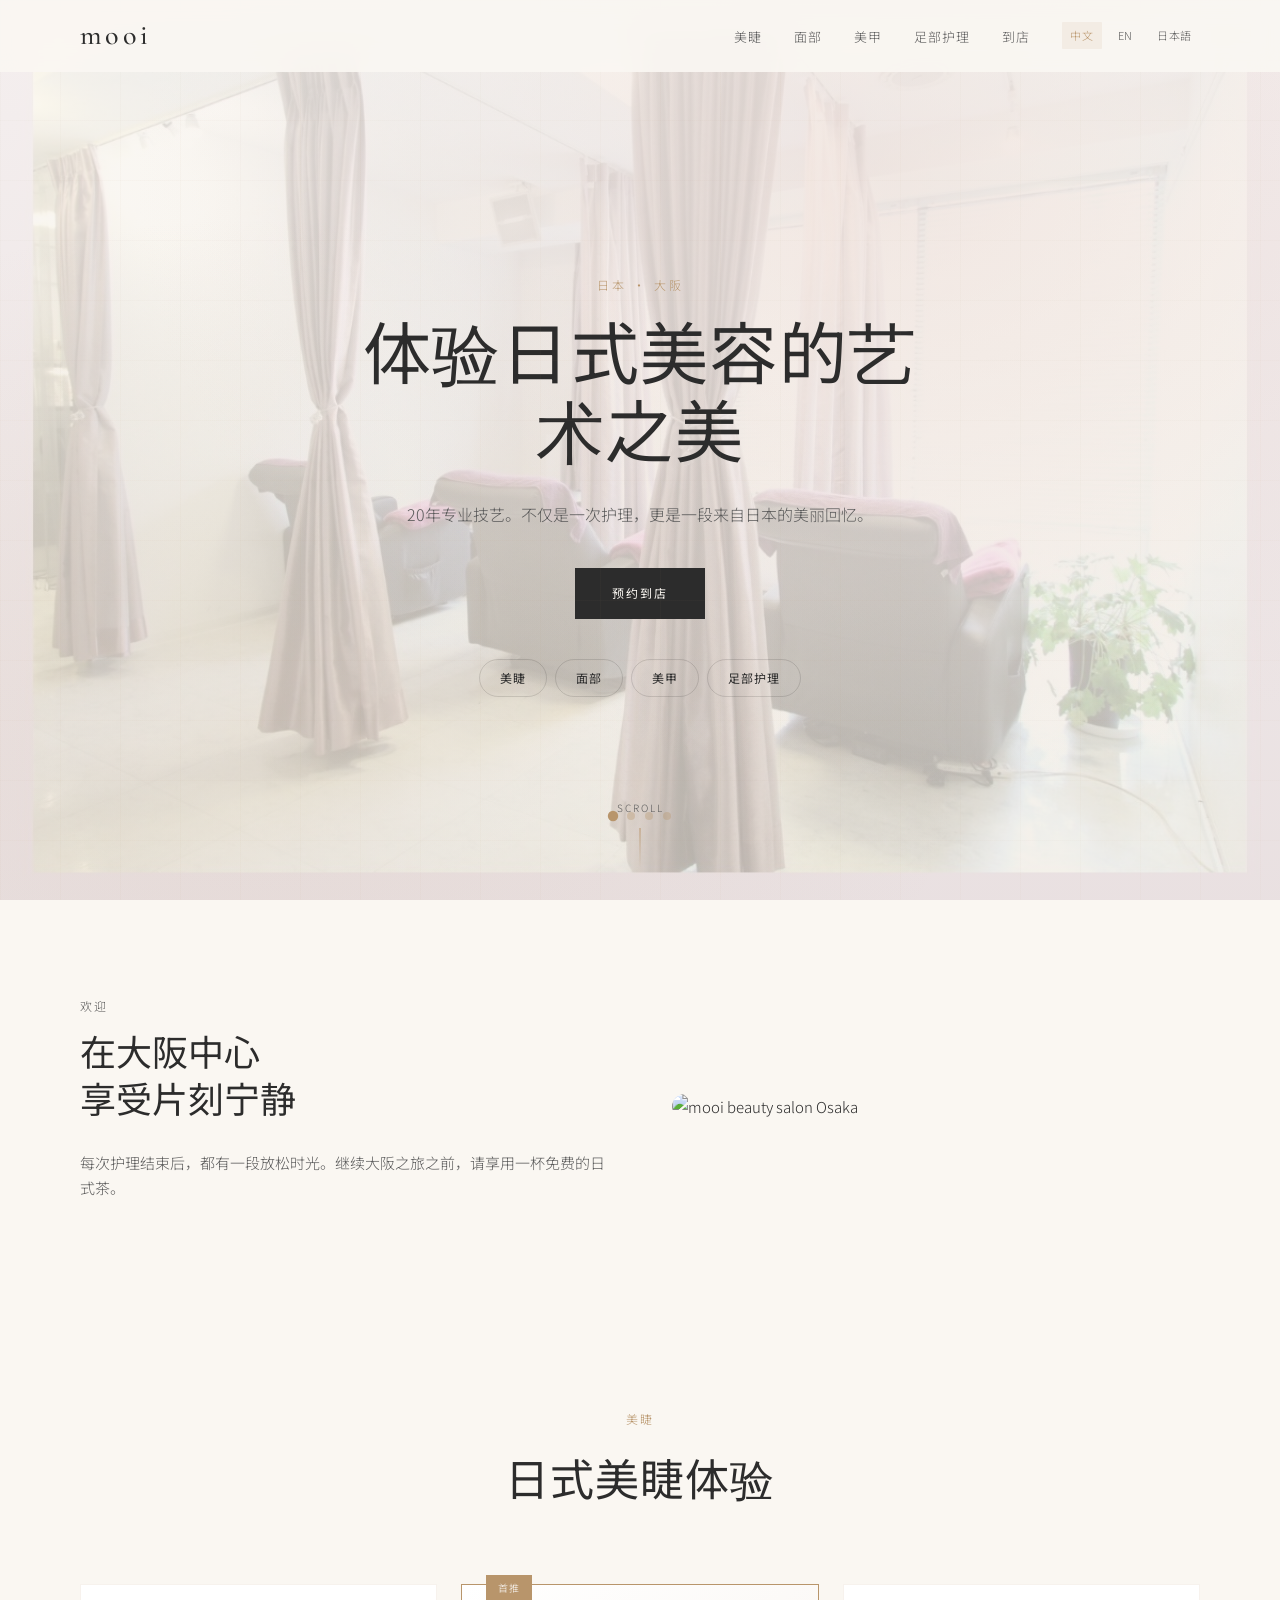
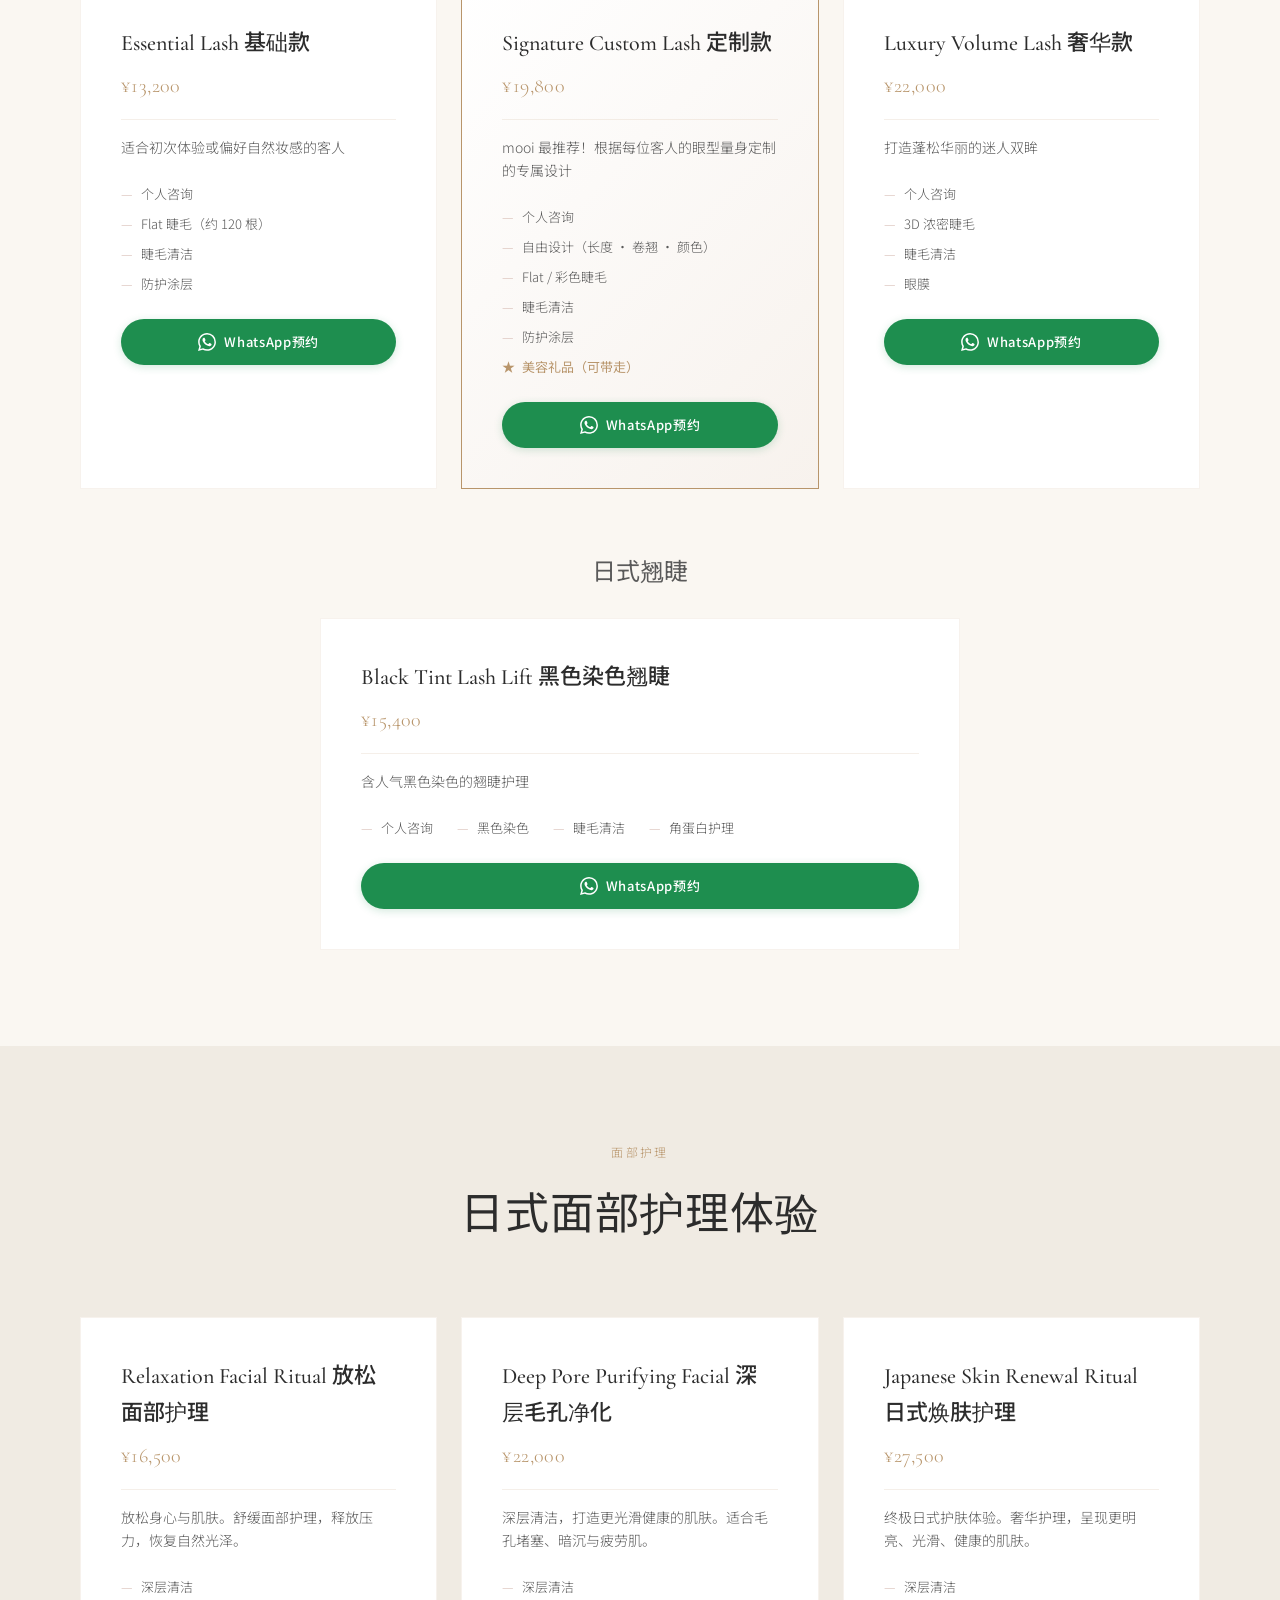
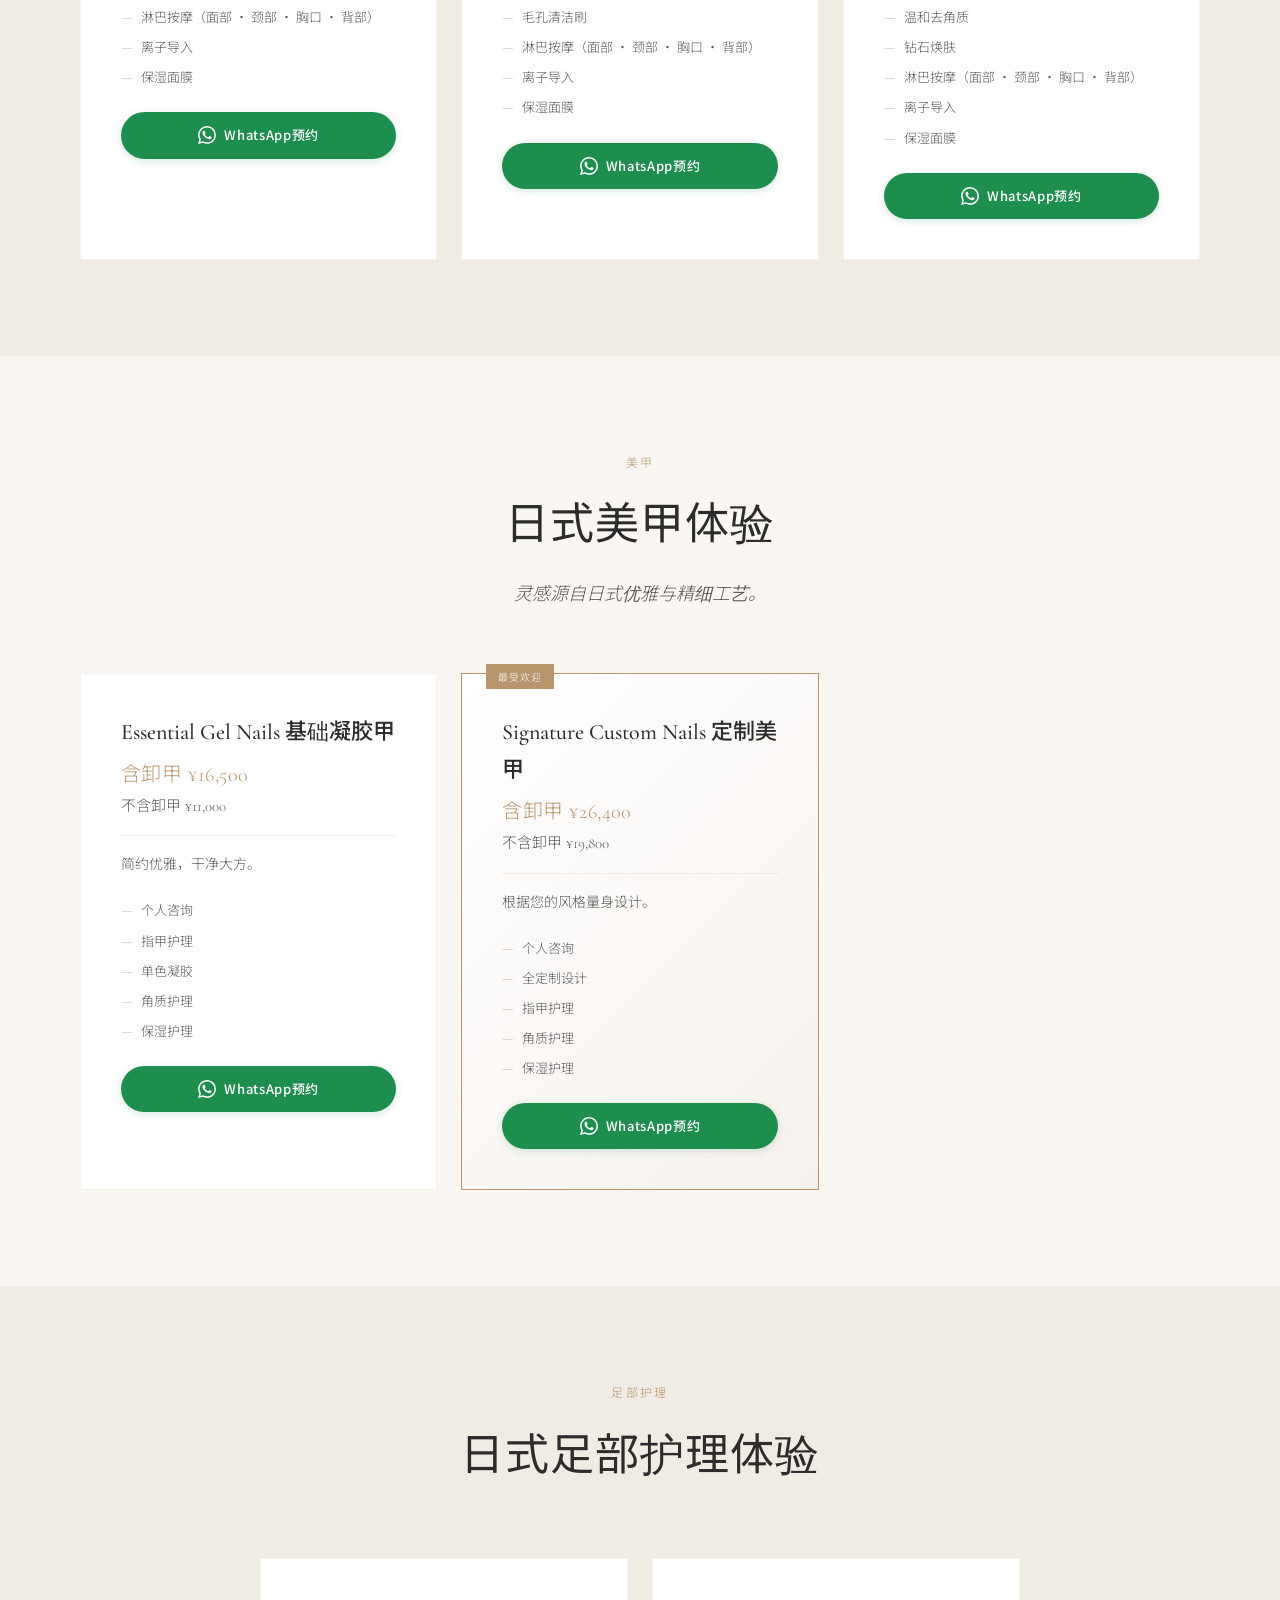
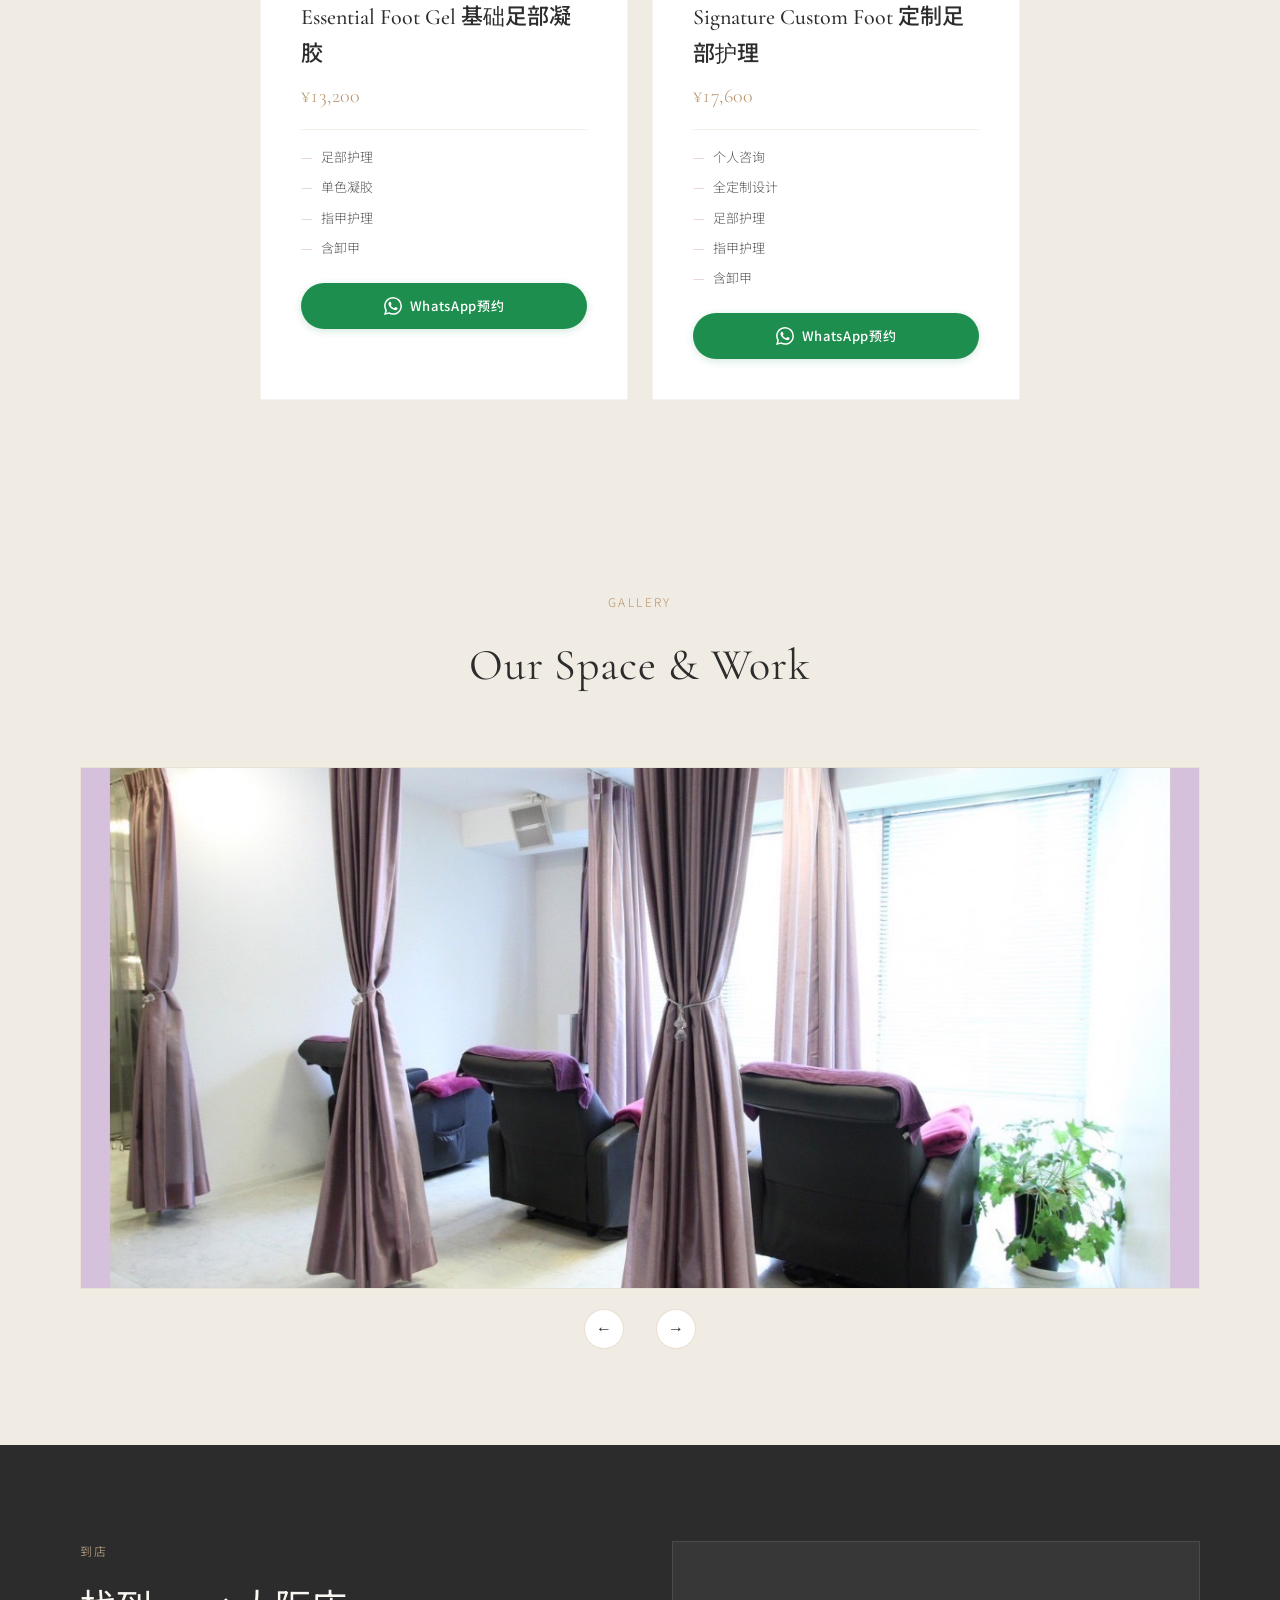
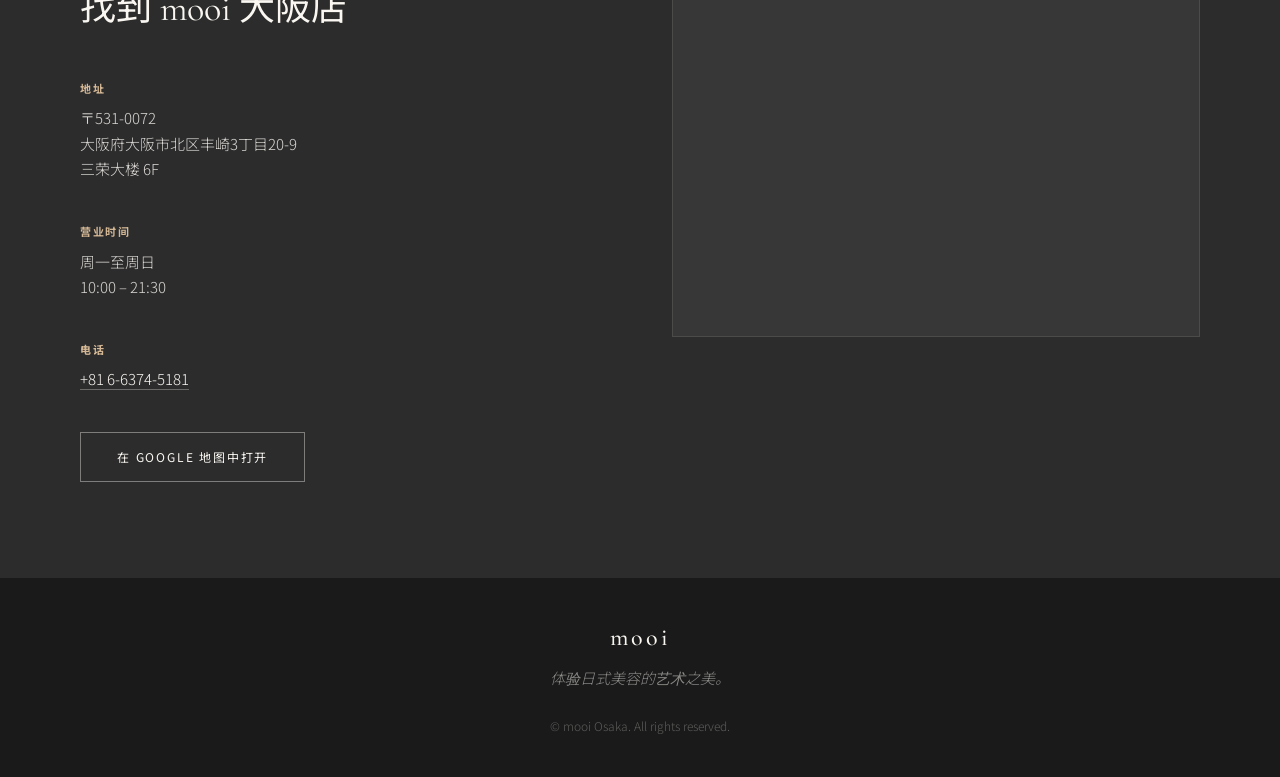
==== cn/index.html @ 9af2021a "Redesign navigation: hamburger top-right, lang switch in dropdown, remove WhatsApp float, add hero q" ====
<!DOCTYPE html>
<html lang="zh-CN">
<head>
  <meta charset="UTF-8">
  <meta name="viewport" content="width=device-width, initial-scale=1.0">
  <meta name="description" content="mooi — 大阪日式美容沙龙。美睫、面部护理、美甲、足部护理。20年专业经验。">
  <title>mooi | 大阪日式美容体验</title>
  <link rel="preconnect" href="https://fonts.googleapis.com">
  <link rel="preconnect" href="https://fonts.gstatic.com" crossorigin>
  <link href="https://fonts.googleapis.com/css2?family=Cormorant+Garamond:ital,wght@0,400;0,500;0,600;1,400&family=Noto+Sans+JP:wght@300;400;500&family=Noto+Sans+SC:wght@300;400;500&display=swap" rel="stylesheet">
  <link rel="stylesheet" href="../styles.css">
</head>
<body>
  <header class="header" id="header">
    <nav class="nav container">
      <a href="../index.html" class="logo">mooi</a>
      <button class="nav-toggle" aria-label="打开菜单" aria-expanded="false">
        <span></span>
        <span></span>
      </button>
      <div class="nav-menu">
        <ul class="nav-links">
          <li><a href="#lash">美睫</a></li>
          <li><a href="#facial">面部</a></li>
          <li><a href="#nail">美甲</a></li>
          <li><a href="#foot">足部护理</a></li>
          <li><a href="#visit">到店</a></li>
        </ul>
        <div class="lang-switch">
          <a href="../cn/" class="active">中文</a>
          <a href="../en/">EN</a>
          <a href="../jp/">日本語</a>
        </div>
      </div>
    </nav>
  </header>

  <main>
    <section class="hero">
      <div class="hero-carousel" id="heroCarousel">
        <div class="hero-slide active" style="background-image: url(../assets/images/interior-salon-01.jpg);"></div>
        <div class="hero-slide" style="background-image: url(../assets/images/interior-salon-02.jpg);"></div>
        <div class="hero-slide" style="background-image: url(../assets/images/service-01.jpg);"></div>
        <div class="hero-slide" style="background-image: url(../assets/images/service-03.jpg);"></div>
      </div>
      <div class="hero-grid-overlay"></div>
      <div class="hero-content container">
        <p class="hero-tag">日本 · 大阪</p>
        <h1>体验日式美容的艺术之美</h1>
        <p class="hero-sub">20年专业技艺。不仅是一次护理，更是一段来自日本的美丽回忆。</p>
        <a href="#lash" class="btn btn-primary">预约到店</a>
        <div class="hero-quick-nav">
          <a href="#lash" class="hero-nav-pill">美睫</a>
          <a href="#facial" class="hero-nav-pill">面部</a>
          <a href="#nail" class="hero-nav-pill">美甲</a>
          <a href="#foot" class="hero-nav-pill">足部护理</a>
        </div>
      </div>
      <div class="hero-dots" id="heroDots">
        <button class="hero-dot active" data-index="0" aria-label="Slide 1"></button>
        <button class="hero-dot" data-index="1" aria-label="Slide 2"></button>
        <button class="hero-dot" data-index="2" aria-label="Slide 3"></button>
        <button class="hero-dot" data-index="3" aria-label="Slide 4"></button>
      </div>
      <div class="hero-scroll">
        <span>Scroll</span>
        <div class="scroll-line"></div>
      </div>
    </section>

    <section class="intro section">
      <div class="container intro-grid">
        <div class="intro-text">
          <p class="section-label">欢迎</p>
          <h2>在大阪中心<br>享受片刻宁静</h2>
          <p>每次护理结束后，都有一段放松时光。继续大阪之旅之前，请享用一杯免费的日式茶。</p>
        </div>
        <div class="intro-features">
          <div class="intro-promo-image">
            <img src="../assets/images/promo.jpg" alt="mooi beauty salon Osaka" loading="lazy">
          </div>
        </div>
      </div>
    </section>

    <section class="services section" id="lash">
      <div class="container">
        <header class="section-header">
          <p class="section-label">美睫</p>
          <h2>日式美睫体验</h2>
        </header>
        <div class="service-grid">
          <article class="service-card">
            <div class="service-card-header">
              <h3>Essential Lash 基础款</h3>
              <p class="price">¥13,200</p>
            </div>
            <p class="service-desc">适合初次体验或偏好自然妆感的客人</p>
            <ul class="includes">
              <li>个人咨询</li>
              <li>Flat 睫毛（约 120 根）</li>
              <li>睫毛清洁</li>
              <li>防护涂层</li>
            </ul>
            <a href="../booking.html?service=Essential%20Lash" class="btn-booking">
              <svg viewBox="0 0 24 24" width="18" height="18"><path d="M17.472 14.382c-.297-.149-1.758-.867-2.03-.967-.273-.099-.471-.148-.67.15-.197.297-.767.966-.94 1.164-.173.199-.347.223-.644.075-.297-.15-1.255-.463-2.39-1.475-.884-.788-1.48-1.761-1.653-2.059-.173-.297-.018-.458.13-.606.134-.133.298-.347.446-.52.149-.174.198-.298.298-.497.099-.198.05-.371-.025-.52-.075-.149-.669-1.612-.916-2.207-.242-.579-.487-.5-.669-.51-.173-.008-.371-.01-.57-.01-.198 0-.52.074-.792.372-.272.297-1.04 1.016-1.04 2.479 0 1.462 1.065 2.875 1.213 3.074.149.198 2.096 3.2 5.077 4.487.709.306 1.262.489 1.694.625.712.227 1.36.195 1.871.118.571-.085 1.758-.719 2.006-1.413.248-.694.248-1.289.173-1.413-.074-.124-.272-.198-.57-.347m-5.421 7.403h-.004a9.87 9.87 0 01-5.031-1.378l-.361-.214-3.741.982.998-3.648-.235-.374a9.86 9.86 0 01-1.51-5.26c.001-5.45 4.436-9.884 9.888-9.884 2.64 0 5.122 1.03 6.988 2.898a9.825 9.825 0 012.893 6.994c-.003 5.45-4.437 9.884-9.885 9.884m8.413-18.297A11.815 11.815 0 0012.05 0C5.495 0 .16 5.335.157 11.892c0 2.096.547 4.142 1.588 5.945L.057 24l6.305-1.654a11.882 11.882 0 005.683 1.448h.005c6.554 0 11.89-5.335 11.893-11.893a11.821 11.821 0 00-3.48-8.413Z" fill="currentColor"/></svg>
              WhatsApp预约
            </a>
          </article>
          <article class="service-card featured">
            <span class="badge">首推</span>
            <div class="service-card-header">
              <h3>Signature Custom Lash 定制款</h3>
              <p class="price">¥19,800</p>
            </div>
            <p class="service-desc">mooi 最推荐！根据每位客人的眼型量身定制的专属设计</p>
            <ul class="includes">
              <li>个人咨询</li>
              <li>自由设计（长度 · 卷翘 · 颜色）</li>
              <li>Flat / 彩色睫毛</li>
              <li>睫毛清洁</li>
              <li>防护涂层</li>
              <li class="gift">美容礼品（可带走）</li>
            </ul>
            <a href="../booking.html?service=Signature%20Custom%20Lash" class="btn-booking">
              <svg viewBox="0 0 24 24" width="18" height="18"><path d="M17.472 14.382c-.297-.149-1.758-.867-2.03-.967-.273-.099-.471-.148-.67.15-.197.297-.767.966-.94 1.164-.173.199-.347.223-.644.075-.297-.15-1.255-.463-2.39-1.475-.884-.788-1.48-1.761-1.653-2.059-.173-.297-.018-.458.13-.606.134-.133.298-.347.446-.52.149-.174.198-.298.298-.497.099-.198.05-.371-.025-.52-.075-.149-.669-1.612-.916-2.207-.242-.579-.487-.5-.669-.51-.173-.008-.371-.01-.57-.01-.198 0-.52.074-.792.372-.272.297-1.04 1.016-1.04 2.479 0 1.462 1.065 2.875 1.213 3.074.149.198 2.096 3.2 5.077 4.487.709.306 1.262.489 1.694.625.712.227 1.36.195 1.871.118.571-.085 1.758-.719 2.006-1.413.248-.694.248-1.289.173-1.413-.074-.124-.272-.198-.57-.347m-5.421 7.403h-.004a9.87 9.87 0 01-5.031-1.378l-.361-.214-3.741.982.998-3.648-.235-.374a9.86 9.86 0 01-1.51-5.26c.001-5.45 4.436-9.884 9.888-9.884 2.64 0 5.122 1.03 6.988 2.898a9.825 9.825 0 012.893 6.994c-.003 5.45-4.437 9.884-9.885 9.884m8.413-18.297A11.815 11.815 0 0012.05 0C5.495 0 .16 5.335.157 11.892c0 2.096.547 4.142 1.588 5.945L.057 24l6.305-1.654a11.882 11.882 0 005.683 1.448h.005c6.554 0 11.89-5.335 11.893-11.893a11.821 11.821 0 00-3.48-8.413Z" fill="currentColor"/></svg>
              WhatsApp预约
            </a>
          </article>
          <article class="service-card">
            <div class="service-card-header">
              <h3>Luxury Volume Lash 奢华款</h3>
              <p class="price">¥22,000</p>
            </div>
            <p class="service-desc">打造蓬松华丽的迷人双眸</p>
            <ul class="includes">
              <li>个人咨询</li>
              <li>3D 浓密睫毛</li>
              <li>睫毛清洁</li>
              <li>眼膜</li>
            </ul>
            <a href="../booking.html?service=Luxury%20Volume%20Lash" class="btn-booking">
              <svg viewBox="0 0 24 24" width="18" height="18"><path d="M17.472 14.382c-.297-.149-1.758-.867-2.03-.967-.273-.099-.471-.148-.67.15-.197.297-.767.966-.94 1.164-.173.199-.347.223-.644.075-.297-.15-1.255-.463-2.39-1.475-.884-.788-1.48-1.761-1.653-2.059-.173-.297-.018-.458.13-.606.134-.133.298-.347.446-.52.149-.174.198-.298.298-.497.099-.198.05-.371-.025-.52-.075-.149-.669-1.612-.916-2.207-.242-.579-.487-.5-.669-.51-.173-.008-.371-.01-.57-.01-.198 0-.52.074-.792.372-.272.297-1.04 1.016-1.04 2.479 0 1.462 1.065 2.875 1.213 3.074.149.198 2.096 3.2 5.077 4.487.709.306 1.262.489 1.694.625.712.227 1.36.195 1.871.118.571-.085 1.758-.719 2.006-1.413.248-.694.248-1.289.173-1.413-.074-.124-.272-.198-.57-.347m-5.421 7.403h-.004a9.87 9.87 0 01-5.031-1.378l-.361-.214-3.741.982.998-3.648-.235-.374a9.86 9.86 0 01-1.51-5.26c.001-5.45 4.436-9.884 9.888-9.884 2.64 0 5.122 1.03 6.988 2.898a9.825 9.825 0 012.893 6.994c-.003 5.45-4.437 9.884-9.885 9.884m8.413-18.297A11.815 11.815 0 0012.05 0C5.495 0 .16 5.335.157 11.892c0 2.096.547 4.142 1.588 5.945L.057 24l6.305-1.654a11.882 11.882 0 005.683 1.448h.005c6.554 0 11.89-5.335 11.893-11.893a11.821 11.821 0 00-3.48-8.413Z" fill="currentColor"/></svg>
              WhatsApp预约
            </a>
          </article>
        </div>
        <div class="subsection">
          <h3 class="subsection-title">日式翘睫</h3>
          <article class="service-card service-card-wide">
            <div class="service-card-header">
              <h3>Black Tint Lash Lift 黑色染色翘睫</h3>
              <p class="price">¥15,400</p>
            </div>
            <p class="service-desc">含人气黑色染色的翘睫护理</p>
            <ul class="includes includes-inline">
              <li>个人咨询</li>
              <li>黑色染色</li>
              <li>睫毛清洁</li>
              <li>角蛋白护理</li>
            </ul>
            <a href="../booking.html?service=Black%20Tint%20Lash%20Lift" class="btn-booking">
              <svg viewBox="0 0 24 24" width="18" height="18"><path d="M17.472 14.382c-.297-.149-1.758-.867-2.03-.967-.273-.099-.471-.148-.67.15-.197.297-.767.966-.94 1.164-.173.199-.347.223-.644.075-.297-.15-1.255-.463-2.39-1.475-.884-.788-1.48-1.761-1.653-2.059-.173-.297-.018-.458.13-.606.134-.133.298-.347.446-.52.149-.174.198-.298.298-.497.099-.198.05-.371-.025-.52-.075-.149-.669-1.612-.916-2.207-.242-.579-.487-.5-.669-.51-.173-.008-.371-.01-.57-.01-.198 0-.52.074-.792.372-.272.297-1.04 1.016-1.04 2.479 0 1.462 1.065 2.875 1.213 3.074.149.198 2.096 3.2 5.077 4.487.709.306 1.262.489 1.694.625.712.227 1.36.195 1.871.118.571-.085 1.758-.719 2.006-1.413.248-.694.248-1.289.173-1.413-.074-.124-.272-.198-.57-.347m-5.421 7.403h-.004a9.87 9.87 0 01-5.031-1.378l-.361-.214-3.741.982.998-3.648-.235-.374a9.86 9.86 0 01-1.51-5.26c.001-5.45 4.436-9.884 9.888-9.884 2.64 0 5.122 1.03 6.988 2.898a9.825 9.825 0 012.893 6.994c-.003 5.45-4.437 9.884-9.885 9.884m8.413-18.297A11.815 11.815 0 0012.05 0C5.495 0 .16 5.335.157 11.892c0 2.096.547 4.142 1.588 5.945L.057 24l6.305-1.654a11.882 11.882 0 005.683 1.448h.005c6.554 0 11.89-5.335 11.893-11.893a11.821 11.821 0 00-3.48-8.413Z" fill="currentColor"/></svg>
              WhatsApp预约
            </a>
          </article>
        </div>
      </div>
    </section>

    <section class="services section section-alt" id="facial">
      <div class="container">
        <header class="section-header">
          <p class="section-label">面部护理</p>
          <h2>日式面部护理体验</h2>
        </header>
        <div class="service-grid">
          <article class="service-card">
            <div class="service-card-header">
              <h3>Relaxation Facial Ritual 放松面部护理</h3>
              <p class="price">¥16,500</p>
            </div>
            <p class="service-desc">放松身心与肌肤。舒缓面部护理，释放压力，恢复自然光泽。</p>
            <ul class="includes">
              <li>深层清洁</li>
              <li>淋巴按摩（面部 · 颈部 · 胸口 · 背部）</li>
              <li>离子导入</li>
              <li>保湿面膜</li>
            </ul>
            <a href="../booking.html?service=Relaxation%20Facial%20Ritual" class="btn-booking">
              <svg viewBox="0 0 24 24" width="18" height="18"><path d="M17.472 14.382c-.297-.149-1.758-.867-2.03-.967-.273-.099-.471-.148-.67.15-.197.297-.767.966-.94 1.164-.173.199-.347.223-.644.075-.297-.15-1.255-.463-2.39-1.475-.884-.788-1.48-1.761-1.653-2.059-.173-.297-.018-.458.13-.606.134-.133.298-.347.446-.52.149-.174.198-.298.298-.497.099-.198.05-.371-.025-.52-.075-.149-.669-1.612-.916-2.207-.242-.579-.487-.5-.669-.51-.173-.008-.371-.01-.57-.01-.198 0-.52.074-.792.372-.272.297-1.04 1.016-1.04 2.479 0 1.462 1.065 2.875 1.213 3.074.149.198 2.096 3.2 5.077 4.487.709.306 1.262.489 1.694.625.712.227 1.36.195 1.871.118.571-.085 1.758-.719 2.006-1.413.248-.694.248-1.289.173-1.413-.074-.124-.272-.198-.57-.347m-5.421 7.403h-.004a9.87 9.87 0 01-5.031-1.378l-.361-.214-3.741.982.998-3.648-.235-.374a9.86 9.86 0 01-1.51-5.26c.001-5.45 4.436-9.884 9.888-9.884 2.64 0 5.122 1.03 6.988 2.898a9.825 9.825 0 012.893 6.994c-.003 5.45-4.437 9.884-9.885 9.884m8.413-18.297A11.815 11.815 0 0012.05 0C5.495 0 .16 5.335.157 11.892c0 2.096.547 4.142 1.588 5.945L.057 24l6.305-1.654a11.882 11.882 0 005.683 1.448h.005c6.554 0 11.89-5.335 11.893-11.893a11.821 11.821 0 00-3.48-8.413Z" fill="currentColor"/></svg>
              WhatsApp预约
            </a>
          </article>
          <article class="service-card">
            <div class="service-card-header">
              <h3>Deep Pore Purifying Facial 深层毛孔净化</h3>
              <p class="price">¥22,000</p>
            </div>
            <p class="service-desc">深层清洁，打造更光滑健康的肌肤。适合毛孔堵塞、暗沉与疲劳肌。</p>
            <ul class="includes">
              <li>深层清洁</li>
              <li>毛孔清洁刷</li>
              <li>淋巴按摩（面部 · 颈部 · 胸口 · 背部）</li>
              <li>离子导入</li>
              <li>保湿面膜</li>
            </ul>
            <a href="../booking.html?service=Deep%20Pore%20Purifying%20Facial" class="btn-booking">
              <svg viewBox="0 0 24 24" width="18" height="18"><path d="M17.472 14.382c-.297-.149-1.758-.867-2.03-.967-.273-.099-.471-.148-.67.15-.197.297-.767.966-.94 1.164-.173.199-.347.223-.644.075-.297-.15-1.255-.463-2.39-1.475-.884-.788-1.48-1.761-1.653-2.059-.173-.297-.018-.458.13-.606.134-.133.298-.347.446-.52.149-.174.198-.298.298-.497.099-.198.05-.371-.025-.52-.075-.149-.669-1.612-.916-2.207-.242-.579-.487-.5-.669-.51-.173-.008-.371-.01-.57-.01-.198 0-.52.074-.792.372-.272.297-1.04 1.016-1.04 2.479 0 1.462 1.065 2.875 1.213 3.074.149.198 2.096 3.2 5.077 4.487.709.306 1.262.489 1.694.625.712.227 1.36.195 1.871.118.571-.085 1.758-.719 2.006-1.413.248-.694.248-1.289.173-1.413-.074-.124-.272-.198-.57-.347m-5.421 7.403h-.004a9.87 9.87 0 01-5.031-1.378l-.361-.214-3.741.982.998-3.648-.235-.374a9.86 9.86 0 01-1.51-5.26c.001-5.45 4.436-9.884 9.888-9.884 2.64 0 5.122 1.03 6.988 2.898a9.825 9.825 0 012.893 6.994c-.003 5.45-4.437 9.884-9.885 9.884m8.413-18.297A11.815 11.815 0 0012.05 0C5.495 0 .16 5.335.157 11.892c0 2.096.547 4.142 1.588 5.945L.057 24l6.305-1.654a11.882 11.882 0 005.683 1.448h.005c6.554 0 11.89-5.335 11.893-11.893a11.821 11.821 0 00-3.48-8.413Z" fill="currentColor"/></svg>
              WhatsApp预约
            </a>
          </article>
          <article class="service-card">
            <div class="service-card-header">
              <h3>Japanese Skin Renewal Ritual 日式焕肤护理</h3>
              <p class="price">¥27,500</p>
            </div>
            <p class="service-desc">终极日式护肤体验。奢华护理，呈现更明亮、光滑、健康的肌肤。</p>
            <ul class="includes">
              <li>深层清洁</li>
              <li>温和去角质</li>
              <li>钻石焕肤</li>
              <li>淋巴按摩（面部 · 颈部 · 胸口 · 背部）</li>
              <li>离子导入</li>
              <li>保湿面膜</li>
            </ul>
            <a href="../booking.html?service=Japanese%20Skin%20Renewal%20Ritual" class="btn-booking">
              <svg viewBox="0 0 24 24" width="18" height="18"><path d="M17.472 14.382c-.297-.149-1.758-.867-2.03-.967-.273-.099-.471-.148-.67.15-.197.297-.767.966-.94 1.164-.173.199-.347.223-.644.075-.297-.15-1.255-.463-2.39-1.475-.884-.788-1.48-1.761-1.653-2.059-.173-.297-.018-.458.13-.606.134-.133.298-.347.446-.52.149-.174.198-.298.298-.497.099-.198.05-.371-.025-.52-.075-.149-.669-1.612-.916-2.207-.242-.579-.487-.5-.669-.51-.173-.008-.371-.01-.57-.01-.198 0-.52.074-.792.372-.272.297-1.04 1.016-1.04 2.479 0 1.462 1.065 2.875 1.213 3.074.149.198 2.096 3.2 5.077 4.487.709.306 1.262.489 1.694.625.712.227 1.36.195 1.871.118.571-.085 1.758-.719 2.006-1.413.248-.694.248-1.289.173-1.413-.074-.124-.272-.198-.57-.347m-5.421 7.403h-.004a9.87 9.87 0 01-5.031-1.378l-.361-.214-3.741.982.998-3.648-.235-.374a9.86 9.86 0 01-1.51-5.26c.001-5.45 4.436-9.884 9.888-9.884 2.64 0 5.122 1.03 6.988 2.898a9.825 9.825 0 012.893 6.994c-.003 5.45-4.437 9.884-9.885 9.884m8.413-18.297A11.815 11.815 0 0012.05 0C5.495 0 .16 5.335.157 11.892c0 2.096.547 4.142 1.588 5.945L.057 24l6.305-1.654a11.882 11.882 0 005.683 1.448h.005c6.554 0 11.89-5.335 11.893-11.893a11.821 11.821 0 00-3.48-8.413Z" fill="currentColor"/></svg>
              WhatsApp预约
            </a>
          </article>
        </div>
      </div>
    </section>

    <section class="services section" id="nail">
      <div class="container">
        <header class="section-header">
          <p class="section-label">美甲</p>
          <h2>日式美甲体验</h2>
          <p class="section-sub">灵感源自日式优雅与精细工艺。</p>
        </header>
        <div class="service-grid">
          <article class="service-card">
            <div class="service-card-header">
              <h3>Essential Gel Nails 基础凝胶甲</h3>
              <div class="price-group">
                <p class="price">含卸甲 ¥16,500</p>
                <p class="price-sub">不含卸甲 ¥11,000</p>
              </div>
            </div>
            <p class="service-desc">简约优雅，干净大方。</p>
            <ul class="includes">
              <li>个人咨询</li>
              <li>指甲护理</li>
              <li>单色凝胶</li>
              <li>角质护理</li>
              <li>保湿护理</li>
            </ul>
            <a href="../booking.html?service=Essential%20Gel%20Nails%20(Off%20Included)" class="btn-booking">
              <svg viewBox="0 0 24 24" width="18" height="18"><path d="M17.472 14.382c-.297-.149-1.758-.867-2.03-.967-.273-.099-.471-.148-.67.15-.197.297-.767.966-.94 1.164-.173.199-.347.223-.644.075-.297-.15-1.255-.463-2.39-1.475-.884-.788-1.48-1.761-1.653-2.059-.173-.297-.018-.458.13-.606.134-.133.298-.347.446-.52.149-.174.198-.298.298-.497.099-.198.05-.371-.025-.52-.075-.149-.669-1.612-.916-2.207-.242-.579-.487-.5-.669-.51-.173-.008-.371-.01-.57-.01-.198 0-.52.074-.792.372-.272.297-1.04 1.016-1.04 2.479 0 1.462 1.065 2.875 1.213 3.074.149.198 2.096 3.2 5.077 4.487.709.306 1.262.489 1.694.625.712.227 1.36.195 1.871.118.571-.085 1.758-.719 2.006-1.413.248-.694.248-1.289.173-1.413-.074-.124-.272-.198-.57-.347m-5.421 7.403h-.004a9.87 9.87 0 01-5.031-1.378l-.361-.214-3.741.982.998-3.648-.235-.374a9.86 9.86 0 01-1.51-5.26c.001-5.45 4.436-9.884 9.888-9.884 2.64 0 5.122 1.03 6.988 2.898a9.825 9.825 0 012.893 6.994c-.003 5.45-4.437 9.884-9.885 9.884m8.413-18.297A11.815 11.815 0 0012.05 0C5.495 0 .16 5.335.157 11.892c0 2.096.547 4.142 1.588 5.945L.057 24l6.305-1.654a11.882 11.882 0 005.683 1.448h.005c6.554 0 11.89-5.335 11.893-11.893a11.821 11.821 0 00-3.48-8.413Z" fill="currentColor"/></svg>
              WhatsApp预约
            </a>
          </article>
          <article class="service-card featured">
            <span class="badge">最受欢迎</span>
            <div class="service-card-header">
              <h3>Signature Custom Nails 定制美甲</h3>
              <div class="price-group">
                <p class="price">含卸甲 ¥26,400</p>
                <p class="price-sub">不含卸甲 ¥19,800</p>
              </div>
            </div>
            <p class="service-desc">根据您的风格量身设计。</p>
            <ul class="includes">
              <li>个人咨询</li>
              <li>全定制设计</li>
              <li>指甲护理</li>
              <li>角质护理</li>
              <li>保湿护理</li>
            </ul>
            <a href="../booking.html?service=Signature%20Custom%20Nails%20(Off%20Included)" class="btn-booking">
              <svg viewBox="0 0 24 24" width="18" height="18"><path d="M17.472 14.382c-.297-.149-1.758-.867-2.03-.967-.273-.099-.471-.148-.67.15-.197.297-.767.966-.94 1.164-.173.199-.347.223-.644.075-.297-.15-1.255-.463-2.39-1.475-.884-.788-1.48-1.761-1.653-2.059-.173-.297-.018-.458.13-.606.134-.133.298-.347.446-.52.149-.174.198-.298.298-.497.099-.198.05-.371-.025-.52-.075-.149-.669-1.612-.916-2.207-.242-.579-.487-.5-.669-.51-.173-.008-.371-.01-.57-.01-.198 0-.52.074-.792.372-.272.297-1.04 1.016-1.04 2.479 0 1.462 1.065 2.875 1.213 3.074.149.198 2.096 3.2 5.077 4.487.709.306 1.262.489 1.694.625.712.227 1.36.195 1.871.118.571-.085 1.758-.719 2.006-1.413.248-.694.248-1.289.173-1.413-.074-.124-.272-.198-.57-.347m-5.421 7.403h-.004a9.87 9.87 0 01-5.031-1.378l-.361-.214-3.741.982.998-3.648-.235-.374a9.86 9.86 0 01-1.51-5.26c.001-5.45 4.436-9.884 9.888-9.884 2.64 0 5.122 1.03 6.988 2.898a9.825 9.825 0 012.893 6.994c-.003 5.45-4.437 9.884-9.885 9.884m8.413-18.297A11.815 11.815 0 0012.05 0C5.495 0 .16 5.335.157 11.892c0 2.096.547 4.142 1.588 5.945L.057 24l6.305-1.654a11.882 11.882 0 005.683 1.448h.005c6.554 0 11.89-5.335 11.893-11.893a11.821 11.821 0 00-3.48-8.413Z" fill="currentColor"/></svg>
              WhatsApp预约
            </a>
          </article>
        </div>
      </div>
    </section>

    <section class="services section section-alt" id="foot">
      <div class="container">
        <header class="section-header">
          <p class="section-label">足部护理</p>
          <h2>日式足部护理体验</h2>
        </header>
        <div class="service-grid service-grid-2">
          <article class="service-card">
            <div class="service-card-header">
              <h3>Essential Foot Gel 基础足部凝胶</h3>
              <p class="price">¥13,200</p>
            </div>
            <ul class="includes">
              <li>足部护理</li>
              <li>单色凝胶</li>
              <li>指甲护理</li>
              <li>含卸甲</li>
            </ul>
            <a href="../booking.html?service=Essential%20Foot%20Gel" class="btn-booking">
              <svg viewBox="0 0 24 24" width="18" height="18"><path d="M17.472 14.382c-.297-.149-1.758-.867-2.03-.967-.273-.099-.471-.148-.67.15-.197.297-.767.966-.94 1.164-.173.199-.347.223-.644.075-.297-.15-1.255-.463-2.39-1.475-.884-.788-1.48-1.761-1.653-2.059-.173-.297-.018-.458.13-.606.134-.133.298-.347.446-.52.149-.174.198-.298.298-.497.099-.198.05-.371-.025-.52-.075-.149-.669-1.612-.916-2.207-.242-.579-.487-.5-.669-.51-.173-.008-.371-.01-.57-.01-.198 0-.52.074-.792.372-.272.297-1.04 1.016-1.04 2.479 0 1.462 1.065 2.875 1.213 3.074.149.198 2.096 3.2 5.077 4.487.709.306 1.262.489 1.694.625.712.227 1.36.195 1.871.118.571-.085 1.758-.719 2.006-1.413.248-.694.248-1.289.173-1.413-.074-.124-.272-.198-.57-.347m-5.421 7.403h-.004a9.87 9.87 0 01-5.031-1.378l-.361-.214-3.741.982.998-3.648-.235-.374a9.86 9.86 0 01-1.51-5.26c.001-5.45 4.436-9.884 9.888-9.884 2.64 0 5.122 1.03 6.988 2.898a9.825 9.825 0 012.893 6.994c-.003 5.45-4.437 9.884-9.885 9.884m8.413-18.297A11.815 11.815 0 0012.05 0C5.495 0 .16 5.335.157 11.892c0 2.096.547 4.142 1.588 5.945L.057 24l6.305-1.654a11.882 11.882 0 005.683 1.448h.005c6.554 0 11.89-5.335 11.893-11.893a11.821 11.821 0 00-3.48-8.413Z" fill="currentColor"/></svg>
              WhatsApp预约
            </a>
          </article>
          <article class="service-card">
            <div class="service-card-header">
              <h3>Signature Custom Foot 定制足部护理</h3>
              <p class="price">¥17,600</p>
            </div>
            <ul class="includes">
              <li>个人咨询</li>
              <li>全定制设计</li>
              <li>足部护理</li>
              <li>指甲护理</li>
              <li>含卸甲</li>
            </ul>
            <a href="../booking.html?service=Signature%20Custom%20Foot" class="btn-booking">
              <svg viewBox="0 0 24 24" width="18" height="18"><path d="M17.472 14.382c-.297-.149-1.758-.867-2.03-.967-.273-.099-.471-.148-.67.15-.197.297-.767.966-.94 1.164-.173.199-.347.223-.644.075-.297-.15-1.255-.463-2.39-1.475-.884-.788-1.48-1.761-1.653-2.059-.173-.297-.018-.458.13-.606.134-.133.298-.347.446-.52.149-.174.198-.298.298-.497.099-.198.05-.371-.025-.52-.075-.149-.669-1.612-.916-2.207-.242-.579-.487-.5-.669-.51-.173-.008-.371-.01-.57-.01-.198 0-.52.074-.792.372-.272.297-1.04 1.016-1.04 2.479 0 1.462 1.065 2.875 1.213 3.074.149.198 2.096 3.2 5.077 4.487.709.306 1.262.489 1.694.625.712.227 1.36.195 1.871.118.571-.085 1.758-.719 2.006-1.413.248-.694.248-1.289.173-1.413-.074-.124-.272-.198-.57-.347m-5.421 7.403h-.004a9.87 9.87 0 01-5.031-1.378l-.361-.214-3.741.982.998-3.648-.235-.374a9.86 9.86 0 01-1.51-5.26c.001-5.45 4.436-9.884 9.888-9.884 2.64 0 5.122 1.03 6.988 2.898a9.825 9.825 0 012.893 6.994c-.003 5.45-4.437 9.884-9.885 9.884m8.413-18.297A11.815 11.815 0 0012.05 0C5.495 0 .16 5.335.157 11.892c0 2.096.547 4.142 1.588 5.945L.057 24l6.305-1.654a11.882 11.882 0 005.683 1.448h.005c6.554 0 11.89-5.335 11.893-11.893a11.821 11.821 0 00-3.48-8.413Z" fill="currentColor"/></svg>
              WhatsApp预约
            </a>
          </article>
        </div>
      </div>
    </section>

    <section class="env-carousel-section" aria-label="店内环境">
      <div class="container">
        <header class="section-header">
          <p class="section-label">Gallery</p>
          <h2>Our Space &amp; Work</h2>
        </header>
        <div class="env-carousel" id="envCarousel">
          <div class="env-carousel-track" id="envTrack">
            <div class="env-carousel-slide">
              <img src="../assets/images/interior-salon-01.jpg" alt="mooi 店内环境" loading="lazy">
            </div>
            <div class="env-carousel-slide">
              <img src="../assets/images/interior-salon-02.jpg" alt="mooi 店内装饰" loading="lazy">
            </div>
            <div class="env-carousel-slide">
              <img src="../assets/images/service-02.jpg" alt="mooi 护理服务" loading="lazy">
            </div>
            <div class="env-carousel-slide">
              <img src="../assets/images/service-04.jpg" alt="mooi 美容服务" loading="lazy">
            </div>
            <div class="env-carousel-slide">
              <img src="../assets/images/service-05.jpg" alt="mooi 美容体验" loading="lazy">
            </div>
            <div class="env-carousel-slide">
              <img src="../assets/images/service-06.jpg" alt="mooi 体验" loading="lazy">
            </div>
            <div class="env-carousel-slide">
              <img src="../assets/images/service-07.jpg" alt="mooi 护理" loading="lazy">
            </div>
            <div class="env-carousel-slide">
              <img src="../assets/images/service-01.jpg" alt="mooi 服务" loading="lazy">
            </div>
            <div class="env-carousel-slide">
              <img src="../assets/images/service-03.jpg" alt="mooi 作品" loading="lazy">
            </div>
          </div>
        </div>
        <div class="env-carousel-nav">
          <button class="env-carousel-btn" id="envPrev" aria-label="上一张">&larr;</button>
          <div class="env-dots" id="envDots"></div>
          <button class="env-carousel-btn" id="envNext" aria-label="下一张">&rarr;</button>
        </div>
      </div>
    </section>

    <section class="visit section" id="visit">
      <div class="container visit-grid">
        <div class="visit-info">
          <p class="section-label">到店</p>
          <h2>找到 mooi 大阪店</h2>
          <div class="visit-details">
            <div class="visit-item">
              <h4>地址</h4>
              <p>〒531-0072<br>大阪府大阪市北区丰崎3丁目20-9<br>三荣大楼 6F</p>
            </div>
            <div class="visit-item">
              <h4>营业时间</h4>
              <p>周一至周日<br>10:00 – 21:30</p>
            </div>
            <div class="visit-item">
              <h4>电话</h4>
              <p><a href="tel:+81663745181">+81 6-6374-5181</a></p>
            </div>
          </div>
          <a href="https://maps.app.goo.gl/2wzqg8pJHD53etgF6" target="_blank" rel="noopener noreferrer" class="btn btn-outline">在 Google 地图中打开</a>
        </div>
        <div class="visit-map">
          <iframe
            title="mooi 地图"
            src="https://www.google.com/maps/embed?pb=!1m18!1m12!1m3!1d3279.9!2d135.4965071!3d34.7094243!2m3!1f0!2f0!3f0!3m2!1i1024!2i768!4f13.1!3m3!1m2!1s0x6000e6854ec21aeb%3A0xf9cf7de7fe5bd16e!2smooi+beloep!5e0!3m2!1szh-CN!2sjp!5m2!1szh-CN!2sjp"
            width="100%"
            height="100%"
            style="border:0;"
            allowfullscreen=""
            loading="lazy"
            referrerpolicy="no-referrer-when-downgrade">
          </iframe>
        </div>
      </div>
    </section>
  </main>

  <footer class="footer">
    <div class="container footer-inner">
      <span class="logo">mooi</span>
      <p class="footer-tagline">体验日式美容的艺术之美。</p>
      <p class="footer-copy">&copy; mooi Osaka. All rights reserved.</p>
    </div>
  </footer>

<button class="back-to-top" id="backToTop" aria-label="回到顶部" title="回到顶部">&uarr;</button>
  <script src="../script.js"></script>
</body>
</html>
---- styles.css ----
/* ========================================
   mooi — Japanese Beauty Salon
   ======================================== */

:root {
  --cream: #faf7f2;
  --cream-dark: #f0ebe3;
  --blush: #e8d5d0;
  --blush-deep: #d4b8b0;
  --charcoal: #2c2c2c;
  --charcoal-light: #5a5a5a;
  --gold: #b8956b;
  --gold-light: #d4b896;
  --white: #ffffff;

  --font-display: "Cormorant Garamond", "Noto Sans JP", serif;
  --font-body: "Noto Sans JP", sans-serif;

  --space-xs: 0.5rem;
  --space-sm: 1rem;
  --space-md: 1.5rem;
  --space-lg: 2.5rem;
  --space-xl: 4rem;
  --space-2xl: 6rem;

  --radius: 2px;
  --transition: 0.3s ease;
  --header-h: 72px;
}

*,
*::before,
*::after {
  box-sizing: border-box;
  margin: 0;
  padding: 0;
}

html {
  scroll-behavior: smooth;
  scroll-padding-top: var(--header-h);
}

body {
  font-family: var(--font-body);
  font-weight: 300;
  font-size: 0.9375rem;
  line-height: 1.7;
  color: var(--charcoal);
  background: var(--cream);
  -webkit-font-smoothing: antialiased;
}

img {
  max-width: 100%;
  display: block;
}

a {
  color: inherit;
  text-decoration: none;
  transition: color var(--transition);
}

ul {
  list-style: none;
}

.container {
  width: min(1120px, 92vw);
  margin-inline: auto;
}

/* ---- Header ---- */

.header {
  position: fixed;
  top: 0;
  left: 0;
  right: 0;
  z-index: 100;
  height: var(--header-h);
  background: rgba(250, 247, 242, 0.92);
  backdrop-filter: blur(12px);
  border-bottom: 1px solid transparent;
  transition: border-color var(--transition), box-shadow var(--transition);
}

.header.scrolled {
  border-color: rgba(184, 149, 107, 0.15);
  box-shadow: 0 1px 20px rgba(44, 44, 44, 0.04);
}

.nav {
  display: flex;
  align-items: center;
  justify-content: space-between;
  height: 100%;
}

.logo {
  font-family: var(--font-display);
  font-size: 1.75rem;
  font-weight: 500;
  letter-spacing: 0.12em;
  color: var(--charcoal);
}

.nav-menu {
  display: flex;
  align-items: center;
  gap: 2rem;
}

.nav-links {
  display: flex;
  gap: 2rem;
}

.lang-switch {
  display: flex;
  align-items: center;
  gap: 0.5rem;
}

.lang-switch a {
  font-size: 0.6875rem;
  letter-spacing: 0.06em;
  color: var(--charcoal-light);
  padding: 0.25rem 0.5rem;
  border-radius: 1px;
  transition: all var(--transition);
}

.lang-switch a:hover {
  color: var(--gold);
}

.lang-switch a.active {
  color: var(--gold);
  background: rgba(184, 149, 107, 0.1);
}

html[lang="zh-CN"] {
  --font-body: "Noto Sans SC", "Noto Sans JP", sans-serif;
}

.nav-links a {
  font-size: 0.8125rem;
  letter-spacing: 0.08em;
  text-transform: uppercase;
  color: var(--charcoal-light);
  position: relative;
}

.nav-links a::after {
  content: "";
  position: absolute;
  bottom: -4px;
  left: 0;
  width: 0;
  height: 1px;
  background: var(--gold);
  transition: width var(--transition);
}

.nav-links a:hover {
  color: var(--charcoal);
}

.nav-links a:hover::after {
  width: 100%;
}

.nav-toggle {
  display: none;
  flex-direction: column;
  gap: 6px;
  background: none;
  border: none;
  cursor: pointer;
  padding: 4px;
}

.nav-toggle span {
  display: block;
  width: 24px;
  height: 1px;
  background: var(--charcoal);
  transition: transform var(--transition), opacity var(--transition);
}

.nav-toggle.active span:first-child {
  transform: translateY(3.5px) rotate(45deg);
}

.nav-toggle.active span:last-child {
  transform: translateY(-3.5px) rotate(-45deg);
}

/* ---- Hero Carousel ---- */

.hero {
  position: relative;
  min-height: 100vh;
  display: flex;
  align-items: center;
  justify-content: center;
  overflow: hidden;
}

.hero-carousel {
  position: absolute;
  inset: 0;
}

.hero-slide {
  position: absolute;
  inset: 0;
  background-size: cover;
  background-position: center;
  background-repeat: no-repeat;
  opacity: 0;
  transition: opacity 1.2s ease-in-out;
}

.hero-slide.active {
  opacity: 1;
}

.hero-slide::after {
  content: "";
  position: absolute;
  inset: 0;
  background:
    radial-gradient(ellipse at 70% 20%, rgba(232, 213, 208, 0.45) 0%, transparent 60%),
    radial-gradient(ellipse at 20% 80%, rgba(184, 149, 107, 0.1) 0%, transparent 50%),
    linear-gradient(180deg, rgba(250, 247, 242, 0.85) 0%, rgba(240, 235, 227, 0.75) 100%);
}

.hero-grid-overlay {
  position: absolute;
  inset: 0;
  z-index: 1;
  pointer-events: none;
  background-image:
    linear-gradient(rgba(184, 149, 107, 0.03) 1px, transparent 1px),
    linear-gradient(90deg, rgba(184, 149, 107, 0.03) 1px, transparent 1px);
  background-size: 60px 60px;
}

.hero-dots {
  position: absolute;
  bottom: 5rem;
  left: 50%;
  transform: translateX(-50%);
  display: flex;
  gap: 0.625rem;
  z-index: 2;
}

.hero-dot {
  width: 8px;
  height: 8px;
  border-radius: 50%;
  background: rgba(184, 149, 107, 0.35);
  border: none;
  cursor: pointer;
  transition: background 0.3s ease, transform 0.3s ease;
  padding: 0;
}

.hero-dot.active {
  background: var(--gold);
  transform: scale(1.3);
}

@keyframes heroZoom {
  0% { transform: scale(1); }
  100% { transform: scale(1.08); }
}

.hero-content {
  position: relative;
  text-align: center;
  padding: calc(var(--header-h) + var(--space-xl)) var(--space-sm) var(--space-xl);
}

.hero-tag {
  font-size: 0.75rem;
  letter-spacing: 0.25em;
  text-transform: uppercase;
  color: var(--gold);
  margin-bottom: var(--space-md);
}

.hero h1 {
  font-family: var(--font-display);
  font-size: clamp(2.5rem, 6vw, 4.25rem);
  font-weight: 400;
  line-height: 1.15;
  letter-spacing: 0.02em;
  margin-bottom: var(--space-md);
  max-width: 600px;
  margin-left: auto;
  margin-right: auto;
}

.hero-sub {
  font-size: clamp(0.875rem, 2vw, 1rem);
  color: var(--charcoal-light);
  max-width: 480px;
  margin: 0 auto var(--space-lg);
  line-height: 1.8;
}

.btn {
  display: inline-block;
  padding: 0.875rem 2.25rem;
  font-family: var(--font-body);
  font-size: 0.75rem;
  font-weight: 400;
  letter-spacing: 0.15em;
  text-transform: uppercase;
  border: 1px solid transparent;
  cursor: pointer;
  transition: all var(--transition);
}

.btn-primary {
  background: var(--charcoal);
  color: var(--cream);
  border-color: var(--charcoal);
}

.btn-primary:hover {
  background: transparent;
  color: var(--charcoal);
}

.btn-outline {
  background: transparent;
  color: var(--charcoal);
  border-color: var(--charcoal);
}

.btn-outline:hover {
  background: var(--charcoal);
  color: var(--cream);
}

/* Hero quick nav pills */
.hero-quick-nav {
  display: flex;
  flex-wrap: wrap;
  justify-content: center;
  gap: 0.5rem;
  margin-top: var(--space-lg);
}

.hero-nav-pill {
  display: inline-block;
  padding: 0.5rem 1.25rem;
  font-family: var(--font-body);
  font-size: 0.75rem;
  font-weight: 400;
  letter-spacing: 0.08em;
  color: var(--charcoal);
  background: transparent;
  border: 1px solid rgba(0,0,0,0.12);
  border-radius: 999px;
  text-decoration: none;
  transition: all var(--transition);
}

.hero-nav-pill:hover {
  background: var(--charcoal);
  color: var(--cream);
  border-color: var(--charcoal);
}

.hero-scroll {
  position: absolute;
  bottom: 2rem;
  left: 50%;
  transform: translateX(-50%);
  display: flex;
  flex-direction: column;
  align-items: center;
  gap: 0.75rem;
}

.hero-scroll span {
  font-size: 0.625rem;
  letter-spacing: 0.2em;
  text-transform: uppercase;
  color: var(--charcoal-light);
}

.scroll-line {
  width: 1px;
  height: 40px;
  background: linear-gradient(to bottom, var(--gold), transparent);
  animation: scrollPulse 2s ease-in-out infinite;
}

@keyframes scrollPulse {
  0%, 100% { opacity: 0.3; transform: scaleY(0.6); }
  50% { opacity: 1; transform: scaleY(1); }
}

/* ---- Sections ---- */

.section {
  padding: var(--space-2xl) 0;
}

.section-alt {
  background: var(--cream-dark);
}

.section-label {
  font-size: 0.75rem;
  letter-spacing: 0.2em;
  text-transform: uppercase;
  color: var(--gold);
  margin-bottom: var(--space-sm);
}

.section-header {
  text-align: center;
  margin-bottom: var(--space-xl);
}

.section-header h2 {
  font-family: var(--font-display);
  font-size: clamp(2rem, 4vw, 2.75rem);
  font-weight: 400;
  letter-spacing: 0.02em;
}

.section-sub {
  margin-top: var(--space-sm);
  color: var(--charcoal-light);
  font-style: italic;
  font-family: var(--font-display);
  font-size: 1.125rem;
}

/* ---- Intro ---- */

.intro-grid {
  display: grid;
  grid-template-columns: 1fr 1fr;
  gap: var(--space-xl);
  align-items: center;
}

.intro-text h2 {
  font-family: var(--font-display);
  font-size: clamp(1.75rem, 3vw, 2.25rem);
  font-weight: 400;
  line-height: 1.3;
  margin-bottom: var(--space-md);
}

.intro-text p {
  color: var(--charcoal-light);
  margin-bottom: var(--space-sm);
}

.intro-jp {
  font-size: 0.875rem;
  color: var(--charcoal-light);
  opacity: 0.85;
  padding-left: var(--space-sm);
  border-left: 2px solid var(--blush);
}

.intro-features {
  display: flex;
  flex-direction: column;
  gap: var(--space-md);
}

.feature {
  display: flex;
  align-items: baseline;
  gap: var(--space-md);
  padding: var(--space-md) var(--space-lg);
  background: var(--white);
  border-left: 3px solid var(--gold);
}

.feature-num {
  font-family: var(--font-display);
  font-size: 2.5rem;
  font-weight: 400;
  color: var(--gold);
  line-height: 1;
}

.feature-label {
  font-size: 0.8125rem;
  letter-spacing: 0.06em;
  color: var(--charcoal-light);
}

.intro-promo-image {
  width: 100%;
  border-radius: 12px;
  overflow: hidden;
}

.intro-promo-image img {
  width: 100%;
  height: auto;
  display: block;
  border-radius: 12px;
  transition: transform 0.6s ease;
}

.intro-promo-image img:hover {
  transform: scale(1.02);
}

/* ---- Environment Carousel ---- */

.env-carousel-section {
  padding: var(--space-2xl) 0;
  background: var(--cream-dark);
}

.env-carousel {
  position: relative;
  overflow: hidden;
  border: 1px solid rgba(184, 149, 107, 0.12);
}

.env-carousel-track {
  display: flex;
  transition: transform 0.6s ease;
}

.env-carousel-slide {
  min-width: 100%;
  aspect-ratio: 16 / 9;
  max-height: 520px;
}

.env-carousel-slide img {
  width: 100%;
  height: 100%;
  object-fit: cover;
}

.env-carousel-nav {
  display: flex;
  align-items: center;
  justify-content: center;
  gap: 1rem;
  margin-top: 1.25rem;
}

.env-carousel-btn {
  width: 40px;
  height: 40px;
  border-radius: 50%;
  border: 1px solid rgba(184, 149, 107, 0.3);
  background: var(--white);
  color: var(--charcoal);
  font-size: 1rem;
  cursor: pointer;
  display: flex;
  align-items: center;
  justify-content: center;
  transition: all 0.3s ease;
}

.env-carousel-btn:hover {
  background: var(--gold);
  color: var(--white);
  border-color: var(--gold);
}

.env-dots {
  display: flex;
  gap: 0.5rem;
}

.env-dot {
  width: 8px;
  height: 8px;
  border-radius: 50%;
  background: rgba(184, 149, 107, 0.3);
  border: none;
  cursor: pointer;
  padding: 0;
  transition: background 0.3s ease, transform 0.3s ease;
}

.env-dot.active {
  background: var(--gold);
  transform: scale(1.3);
}

/* ---- Service Cards ---- */

.service-grid {
  display: grid;
  grid-template-columns: repeat(3, 1fr);
  gap: var(--space-md);
}

.service-grid-2 {
  grid-template-columns: repeat(2, 1fr);
  max-width: 760px;
  margin-inline: auto;
}

.service-card {
  position: relative;
  background: var(--white);
  padding: var(--space-lg);
  border: 1px solid rgba(184, 149, 107, 0.12);
  transition: transform var(--transition), box-shadow var(--transition);
}

.service-card:hover {
  transform: translateY(-4px);
  box-shadow: 0 12px 40px rgba(44, 44, 44, 0.06);
}

.service-card.featured {
  border-color: var(--gold);
  background: linear-gradient(135deg, var(--white) 0%, rgba(232, 213, 208, 0.15) 100%);
}

.badge {
  position: absolute;
  top: -0.625rem;
  left: var(--space-md);
  background: var(--gold);
  color: var(--white);
  font-size: 0.625rem;
  letter-spacing: 0.1em;
  text-transform: uppercase;
  padding: 0.25rem 0.75rem;
}

.service-card-header {
  margin-bottom: var(--space-sm);
  padding-bottom: var(--space-sm);
  border-bottom: 1px solid rgba(184, 149, 107, 0.15);
}

.service-card-header h3 {
  font-family: var(--font-display);
  font-size: 1.375rem;
  font-weight: 500;
  margin-bottom: 0.375rem;
}

.price {
  font-family: var(--font-display);
  font-size: 1.25rem;
  color: var(--gold);
  letter-spacing: 0.02em;
}

.price-sub {
  font-family: var(--font-display);
  font-size: 0.9375rem;
  color: var(--charcoal-light);
  margin-top: 0.125rem;
}

.price-group .price {
  margin-bottom: 0;
}

.service-desc {
  font-size: 0.875rem;
  color: var(--charcoal-light);
  margin-bottom: var(--space-md);
  line-height: 1.65;
}

.includes {
  display: flex;
  flex-direction: column;
  gap: 0.5rem;
}

.includes li {
  font-size: 0.8125rem;
  color: var(--charcoal-light);
  padding-left: 1.25rem;
  position: relative;
}

.includes li::before {
  content: "—";
  position: absolute;
  left: 0;
  color: var(--blush-deep);
}

.includes li.gift {
  color: var(--gold);
  font-weight: 400;
}

.includes li.gift::before {
  content: "★";
  color: var(--gold);
}

.includes-inline {
  flex-direction: row;
  flex-wrap: wrap;
  gap: 0.5rem 1.5rem;
}

.subsection {
  margin-top: var(--space-xl);
}

.subsection-title {
  font-family: var(--font-display);
  font-size: 1.5rem;
  font-weight: 400;
  text-align: center;
  margin-bottom: var(--space-md);
  color: var(--charcoal-light);
}

.service-card-wide {
  max-width: 640px;
  margin-inline: auto;
}

/* ---- Visit ---- */

.visit {
  background: var(--charcoal);
  color: var(--cream);
}

.visit .section-label {
  color: var(--gold-light);
}

.visit h2 {
  font-family: var(--font-display);
  font-size: clamp(1.75rem, 3vw, 2.25rem);
  font-weight: 400;
  margin-bottom: var(--space-lg);
}

.visit-grid {
  display: grid;
  grid-template-columns: 1fr 1fr;
  gap: var(--space-xl);
  align-items: start;
  min-width: 0;
}

.visit-grid > * {
  min-width: 0;
}

.visit-details {
  display: flex;
  flex-direction: column;
  gap: var(--space-lg);
  margin-bottom: var(--space-lg);
}

.visit-item h4 {
  font-size: 0.6875rem;
  letter-spacing: 0.15em;
  text-transform: uppercase;
  color: var(--gold-light);
  margin-bottom: 0.5rem;
}

.visit-item p {
  font-size: 0.9375rem;
  line-height: 1.7;
  color: rgba(250, 247, 242, 0.85);
}

.visit-en {
  font-size: 0.8125rem !important;
  opacity: 0.6;
  margin-top: 0.375rem;
}

.visit-item a {
  color: var(--cream);
  border-bottom: 1px solid rgba(250, 247, 242, 0.3);
}

.visit-item a:hover {
  color: var(--gold-light);
  border-color: var(--gold-light);
}

.visit .btn-outline {
  color: var(--cream);
  border-color: rgba(250, 247, 242, 0.4);
}

.visit .btn-outline:hover {
  background: var(--cream);
  color: var(--charcoal);
  border-color: var(--cream);
}

.visit-map {
  aspect-ratio: 4 / 3;
  min-height: 320px;
  max-width: 100%;
  overflow: hidden;
  background: rgba(250, 247, 242, 0.05);
  border: 1px solid rgba(250, 247, 242, 0.1);
}

.visit-map iframe {
  width: 100%;
  height: 100%;
  filter: grayscale(30%) contrast(1.05);
}

/* ---- Footer ---- */

.footer {
  padding: var(--space-lg) 0;
  background: #1a1a1a;
  text-align: center;
}

.footer-inner {
  display: flex;
  flex-direction: column;
  align-items: center;
  gap: var(--space-xs);
}

.footer .logo {
  color: var(--cream);
  font-size: 1.5rem;
}

.footer-tagline {
  font-family: var(--font-display);
  font-style: italic;
  font-size: 0.9375rem;
  color: rgba(250, 247, 242, 0.5);
}

.footer-copy {
  font-size: 0.75rem;
  color: rgba(250, 247, 242, 0.3);
  margin-top: var(--space-sm);
}

/* ---- Responsive ---- */

@media (max-width: 900px) {
  .service-grid {
    grid-template-columns: 1fr;
    max-width: 480px;
    margin-inline: auto;
  }

  .service-grid-2 {
    grid-template-columns: 1fr;
  }

  .intro-grid,
  .visit-grid {
    grid-template-columns: 1fr;
  }

  .visit-map {
    order: -1;
    min-height: 240px;
    max-width: 100%;
    width: 100%;
  }

  .visit-map iframe {
    width: 100%;
    height: 100%;
  }

  .env-carousel-slide {
    aspect-ratio: 4 / 3;
    max-height: 360px;
  }
}

@media (max-width: 640px) {
  :root {
    --space-2xl: 4rem;
  }

  .hero-scroll {
    display: none;
  }

  .hero-dots {
    bottom: 3.5rem;
  }

  .nav-toggle {
    display: flex;
  }

  .nav-menu {
    position: fixed;
    top: var(--header-h);
    left: 0;
    right: 0;
    flex-direction: column;
    background: rgba(250, 247, 242, 0.98);
    backdrop-filter: blur(12px);
    padding: var(--space-lg) 0;
    gap: var(--space-md);
    transform: translateY(-120%);
    opacity: 0;
    transition: transform var(--transition), opacity var(--transition);
    border-bottom: 1px solid rgba(184, 149, 107, 0.15);
  }

  .nav-menu.open {
    transform: translateY(0);
    opacity: 1;
  }

  .nav-links {
    flex-direction: column;
    align-items: center;
    gap: var(--space-md);
  }

  .nav-menu .lang-switch {
    flex-direction: row;
    justify-content: center;
    gap: 0.5rem;
    padding-top: var(--space-sm);
    border-top: 1px solid rgba(184,149,107,0.1);
    margin-top: 0.25rem;
  }

  .nav-menu .lang-switch a {
    font-size: 0.75rem;
    padding: 0.35rem 0.6rem;
  }

  .intro-features {
    width: 100%;
  }

  .env-carousel-slide {
    aspect-ratio: 3 / 4;
    max-height: 320px;
  }

  .env-carousel-btn {
    width: 34px;
    height: 34px;
  }

  .whatsapp-btn {
    bottom: 6.5rem;
    right: 1rem;
    width: 46px;
    height: 46px;
  }

  .back-to-top {
    bottom: 1rem;
    right: 1rem;
    width: 38px;
    height: 38px;
  }

  .service-card {
    padding: var(--space-md);
  }
}

/* ---- Language Landing ---- */

.lang-landing {
  position: relative;
  min-height: 100vh;
  display: flex;
  align-items: center;
  justify-content: center;
  padding: 60px 20px;
  background: var(--cream);
}

.lang-landing-bg {
  position: absolute;
  inset: 0;
  background: url(assets/images/interior-salon-01.jpg) center/cover no-repeat;
  opacity: 0.04;
  z-index: 0;
}

.lang-landing-content {
  position: relative;
  z-index: 1;
  width: 100%;
  max-width: 900px;
  display: flex;
  flex-direction: column;
  align-items: center;
  gap: 2.5rem;
  animation: langFadeInUp 0.8s ease-out;
}

@keyframes langFadeInUp {
  from { opacity: 0; transform: translateY(20px); }
  to   { opacity: 1; transform: translateY(0); }
}

/* Brand Header */
.lang-brand-header {
  text-align: center;
  width: 100%;
  animation: langFadeInUp 0.8s ease-out 0.2s both;
}

.lang-brand-badge {
  display: inline-flex;
  align-items: center;
  background: rgba(184, 149, 107, 0.1);
  border: 1px solid rgba(184, 149, 107, 0.2);
  border-radius: 50px;
  padding: 8px 20px;
  margin-bottom: 1.5rem;
  font-size: 0.75rem;
  color: var(--gold);
  font-weight: 500;
  letter-spacing: 1.5px;
  text-transform: uppercase;
}

.lang-brand-name {
  font-family: var(--font-display);
  font-size: clamp(2.5rem, 6vw, 3.5rem);
  font-weight: 400;
  letter-spacing: 0.12em;
  color: var(--charcoal);
  margin-bottom: 0.75rem;
  line-height: 1.2;
}

.lang-brand-tagline {
  font-family: var(--font-display);
  font-style: italic;
  font-size: clamp(0.9375rem, 2vw, 1.125rem);
  font-weight: 400;
  color: var(--gold);
  letter-spacing: 0.5px;
  margin-bottom: 0.75rem;
}

.lang-brand-sub {
  font-size: clamp(0.875rem, 1.5vw, 1rem);
  font-weight: 300;
  color: var(--charcoal-light);
  line-height: 1.8;
  max-width: 520px;
  margin-left: auto;
  margin-right: auto;
}

/* Language Cards */
.lang-cards {
  display: grid;
  grid-template-columns: repeat(3, 1fr);
  gap: 1.25rem;
  width: 100%;
  max-width: 700px;
  animation: langFadeInUp 0.8s ease-out 0.4s both;
}

.lang-card {
  background: var(--white);
  border: 1px solid rgba(184, 149, 107, 0.15);
  border-radius: 12px;
  padding: 1.5rem;
  text-align: center;
  text-decoration: none;
  color: var(--charcoal);
  transition: all 0.3s ease;
  cursor: pointer;
  display: flex;
  flex-direction: column;
  align-items: center;
  justify-content: center;
  min-height: 110px;
  box-shadow: 0 2px 8px rgba(0,0,0,0.04);
}

.lang-card:hover {
  transform: translateY(-3px);
  border-color: var(--gold);
  box-shadow: 0 8px 24px rgba(0,0,0,0.08);
}

.lang-card:active {
  transform: translateY(-1px);
}

.lang-card-name {
  font-size: 1.25rem;
  font-weight: 600;
  letter-spacing: 0.3px;
  margin-bottom: 0.35rem;
  color: var(--charcoal);
}

.lang-card-desc {
  font-size: 0.875rem;
  font-weight: 400;
  color: var(--charcoal-light);
}

/* Buttons */
.lang-buttons {
  width: 100%;
  max-width: 700px;
  display: flex;
  flex-direction: column;
  align-items: center;
  gap: 0.875rem;
  animation: langFadeInUp 0.8s ease-out 0.6s both;
}

.lang-btn-whatsapp,
.lang-btn-phone {
  display: inline-flex;
  align-items: center;
  justify-content: center;
  gap: 10px;
  padding: 16px 36px;
  border-radius: 50px;
  text-decoration: none;
  font-size: 1rem;
  font-weight: 600;
  transition: all 0.3s ease;
  white-space: nowrap;
  letter-spacing: 0.3px;
  width: 100%;
  max-width: 380px;
}

.lang-btn-whatsapp {
  background: #1E8E4F;
  color: #fff;
  box-shadow: 0 2px 8px rgba(30,142,79,0.25);
}

.lang-btn-whatsapp:hover {
  transform: translateY(-2px);
  box-shadow: 0 4px 16px rgba(30,142,79,0.35);
  background: #20A05A;
}

.lang-whatsapp-icon {
  width: 20px;
  height: 20px;
  fill: currentColor;
  flex-shrink: 0;
}

.lang-btn-phone {
  background: var(--charcoal);
  color: var(--cream);
  box-shadow: 0 2px 8px rgba(44,44,44,0.25);
}

.lang-btn-phone:hover {
  transform: translateY(-2px);
  box-shadow: 0 4px 16px rgba(44,44,44,0.35);
  background: #3a3a3a;
}

.lang-phone-icon {
  width: 18px;
  height: 18px;
  flex-shrink: 0;
}

/* Store Info Card */
.lang-store-info {
  width: 100%;
  max-width: 700px;
  animation: langFadeInUp 0.8s ease-out 0.8s both;
}

.lang-store-card {
  background: var(--white);
  border: 1px solid rgba(184, 149, 107, 0.15);
  border-radius: 16px;
  padding: 2.5rem 2rem;
  box-shadow: 0 2px 8px rgba(0,0,0,0.04);
  transition: all 0.3s ease;
}

.lang-store-card:hover {
  transform: translateY(-2px);
  box-shadow: 0 8px 24px rgba(0,0,0,0.08);
  border-color: var(--gold);
}

.lang-store-image {
  width: 100%;
  border-radius: 12px;
  overflow: hidden;
  margin-bottom: 1.5rem;
}

.lang-store-image img {
  width: 100%;
  height: auto;
  display: block;
  border-radius: 12px;
  transition: transform 0.6s ease;
}

.lang-store-card:hover .lang-store-image img {
  transform: scale(1.02);
}

.lang-store-addr-section {
  display: flex;
  flex-direction: column;
  gap: 0.5rem;
  text-align: center;
  padding-top: 0.5rem;
  animation: langFadeInUp 0.8s ease-out 1s both;
}

.lang-store-label {
  font-size: 0.7rem;
  font-weight: 600;
  color: var(--gold);
  letter-spacing: 1.2px;
  text-transform: uppercase;
  margin-bottom: 0.25rem;
}

.lang-store-text {
  font-size: 0.95rem;
  color: var(--charcoal);
  font-weight: 400;
  line-height: 1.6;
}

.lang-store-text a {
  color: var(--charcoal);
  text-decoration: underline;
  transition: color 0.3s;
}

.lang-store-text a:hover {
  color: var(--gold);
}

/* Footer */
.lang-footer {
  width: 100%;
  max-width: 700px;
  text-align: center;
  padding-top: 0.5rem;
  animation: langFadeInUp 0.8s ease-out 1s both;
}

.lang-footer-text {
  font-size: 0.75rem;
  color: var(--charcoal-light);
  font-weight: 300;
  letter-spacing: 0.5px;
}

/* ---- Booking Button (Service Cards) ---- */

.btn-booking {
  display: inline-flex;
  align-items: center;
  justify-content: center;
  gap: 8px;
  width: 100%;
  padding: 12px 20px;
  margin-top: var(--space-md);
  background: #1E8E4F;
  color: #fff;
  border: none;
  border-radius: 50px;
  font-family: var(--font-body);
  font-size: 0.8125rem;
  font-weight: 500;
  letter-spacing: 0.05em;
  cursor: pointer;
  text-decoration: none;
  transition: all 0.3s ease;
  box-shadow: 0 2px 8px rgba(30,142,79,0.2);
}

.btn-booking:hover {
  background: #20A05A;
  transform: translateY(-2px);
  box-shadow: 0 4px 16px rgba(30,142,79,0.3);
}

.btn-booking svg {
  width: 18px;
  height: 18px;
  fill: currentColor;
  flex-shrink: 0;
}

/* ---- Language Landing Responsive ---- */

@media (max-width: 768px) {
  .lang-landing {
    padding: 50px 20px;
  }

  .lang-landing-content {
    gap: 2rem;
  }

  .lang-cards {
    grid-template-columns: 1fr;
    gap: 1rem;
    max-width: 380px;
  }

  .lang-card {
    padding: 1.25rem 1.5rem;
    min-height: 100px;
  }

  .lang-store-card {
    padding: 2rem 1.5rem;
  }

  .lang-btn-whatsapp,
  .lang-btn-phone {
    max-width: 100%;
  }
}

@media (max-width: 568px) {
  .lang-landing {
    padding: 40px 15px;
  }

  .lang-landing-content {
    gap: 1.75rem;
  }

  .lang-brand-badge {
    font-size: 0.7rem;
    padding: 6px 16px;
  }

  .lang-brand-sub {
    font-size: 0.9rem;
    padding: 0 10px;
  }

  .lang-card {
    padding: 1.15rem 1.2rem;
    min-height: 90px;
  }

  .lang-card-name {
    font-size: 1.15rem;
  }

  .lang-card-desc {
    font-size: 0.8rem;
  }

  .lang-store-card {
    padding: 1.75rem 1.25rem;
  }

  .lang-store-text {
    font-size: 0.9rem;
  }

  .lang-btn-whatsapp,
  .lang-btn-phone {
    padding: 14px 28px;
    font-size: 0.95rem;
  }
}

/* Touch device optimization */
@media (hover: none) and (pointer: coarse) {
  .lang-card:hover {
    transform: none;
  }

  .lang-card:active {
    transform: scale(0.98);
    border-color: var(--gold);
  }

  .lang-btn-whatsapp:hover,
  .lang-btn-phone:hover {
    transform: none;
  }

  .lang-btn-whatsapp:active,
  .lang-btn-phone:active {
    transform: scale(0.97);
  }
}

/* ---- WhatsApp Button ---- */

.whatsapp-btn {
  position: fixed;
  bottom: 5.5rem;
  right: 2rem;
  z-index: 99;
  width: 52px;
  height: 52px;
  border-radius: 50%;
  background: #25D366;
  color: #fff;
  border: none;
  cursor: pointer;
  display: flex;
  align-items: center;
  justify-content: center;
  box-shadow: 0 4px 16px rgba(37, 211, 102, 0.35);
  transition: transform 0.3s ease, box-shadow 0.3s ease;
  text-decoration: none;
}

.whatsapp-btn:hover {
  transform: scale(1.1);
  box-shadow: 0 6px 24px rgba(37, 211, 102, 0.5);
}

.whatsapp-btn svg {
  width: 26px;
  height: 26px;
  fill: currentColor;
}

/* ---- Back to Top ---- */

.back-to-top {
  position: fixed;
  bottom: 2rem;
  right: 2rem;
  z-index: 99;
  width: 44px;
  height: 44px;
  border-radius: 50%;
  background: var(--charcoal);
  color: var(--cream);
  border: 1px solid rgba(250, 247, 242, 0.2);
  font-size: 1.125rem;
  cursor: pointer;
  display: flex;
  align-items: center;
  justify-content: center;
  opacity: 0;
  transform: translateY(12px);
  transition: opacity 0.3s ease, transform 0.3s ease, background 0.3s ease;
  pointer-events: none;
}

.back-to-top.visible {
  opacity: 1;
  transform: translateY(0);
  pointer-events: auto;
}

.back-to-top:hover {
  background: var(--gold);
  border-color: var(--gold);
}
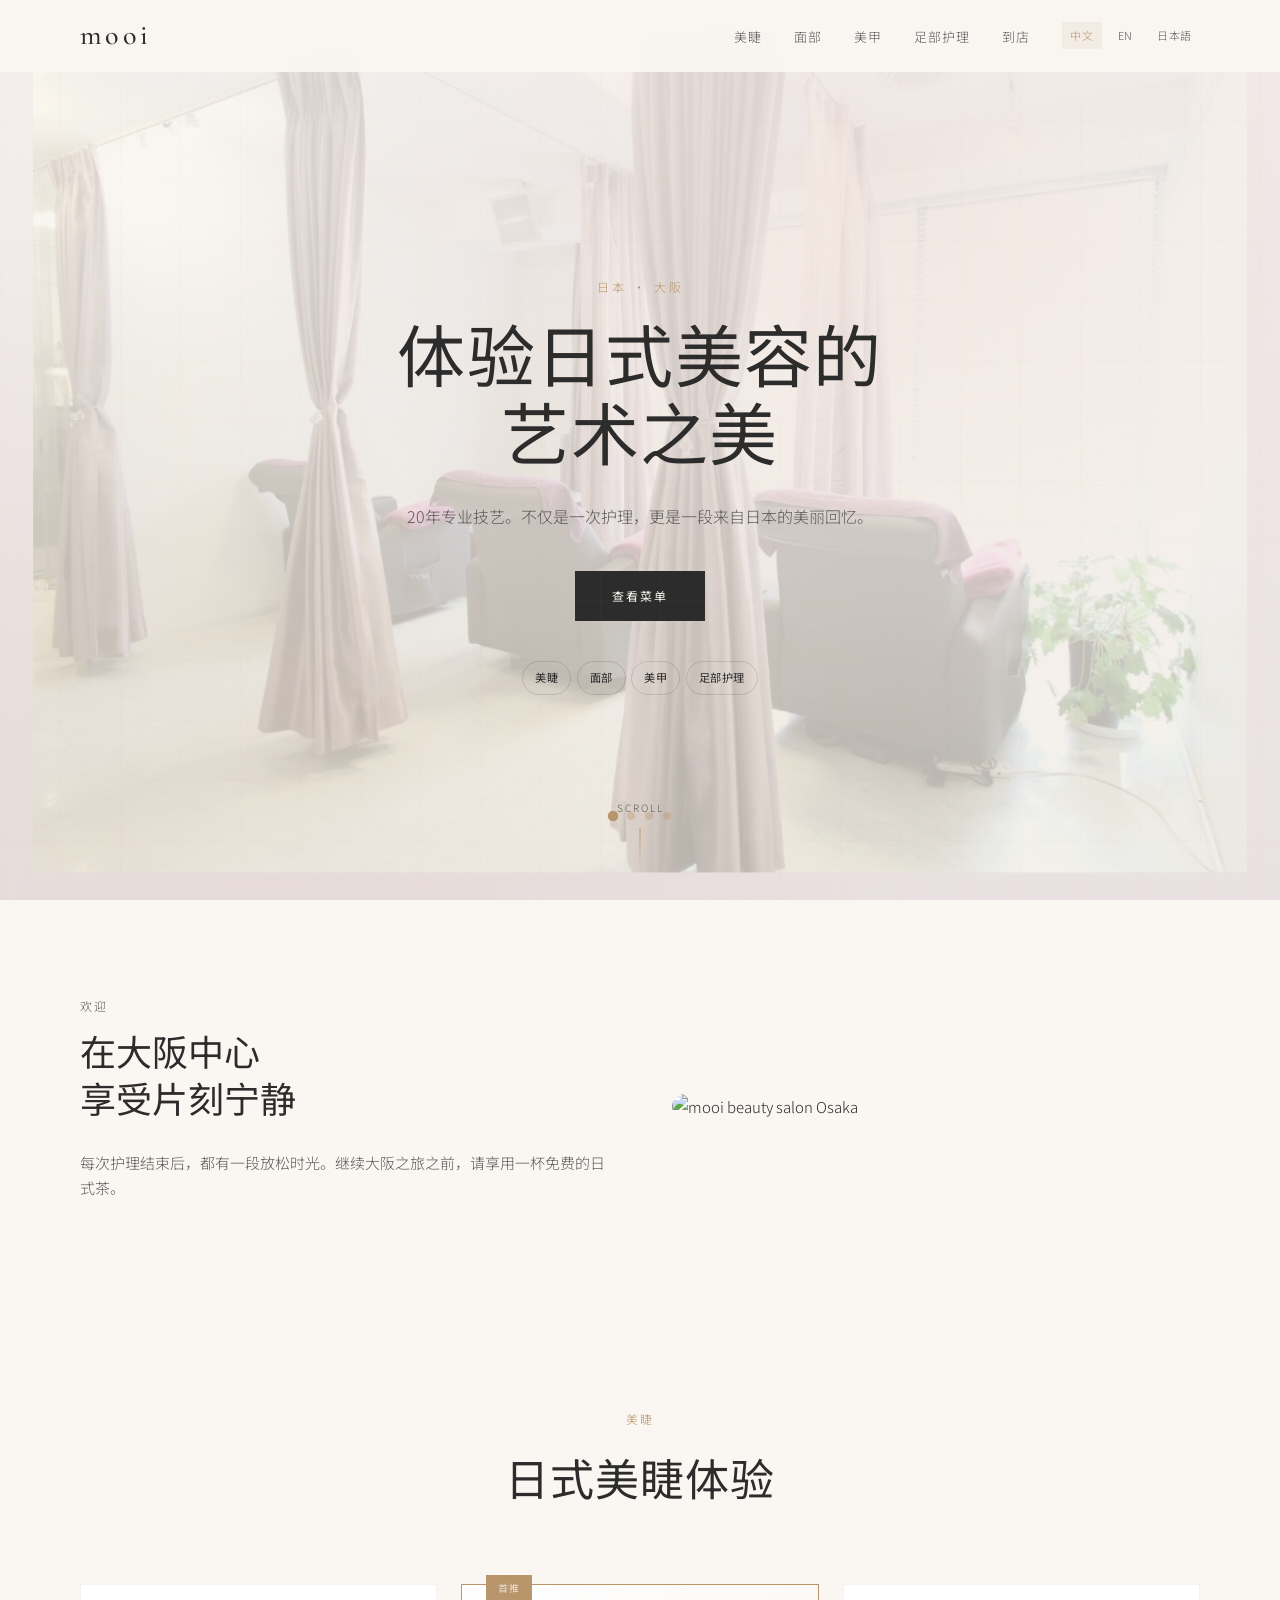
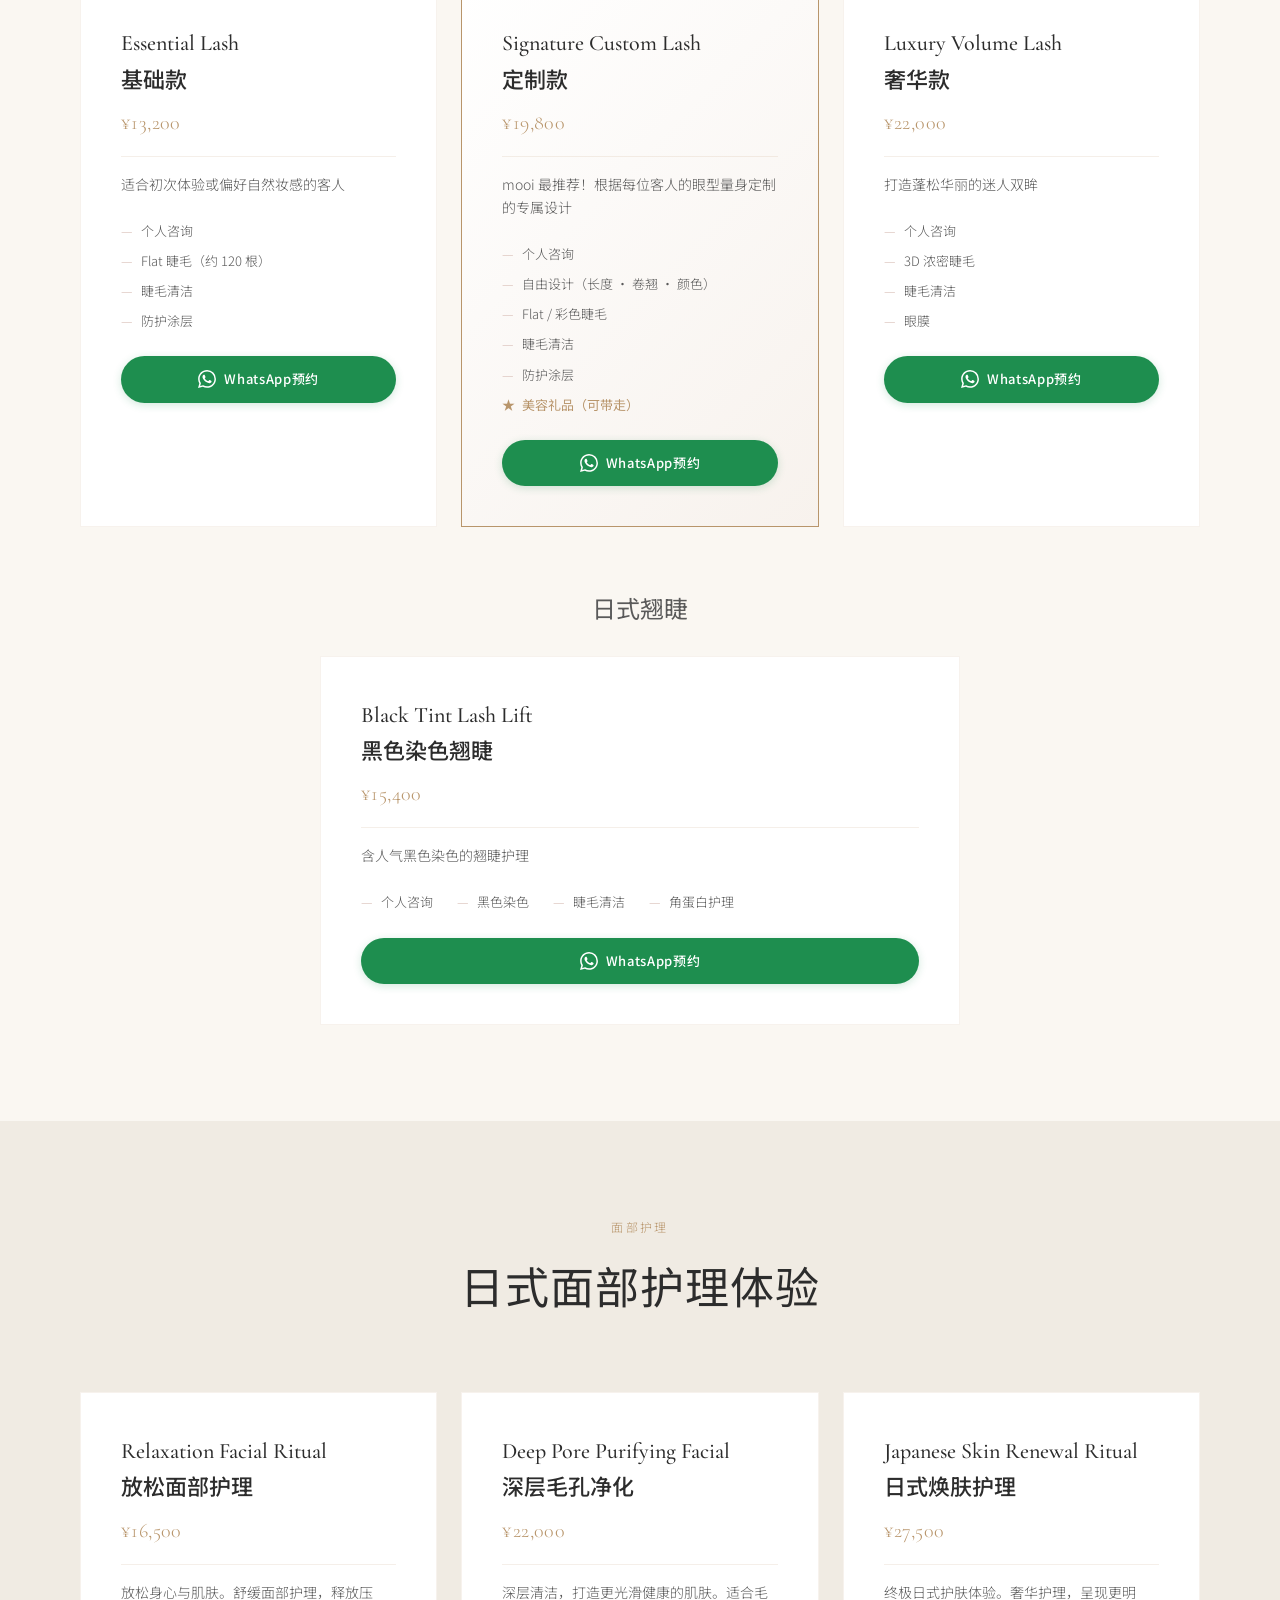
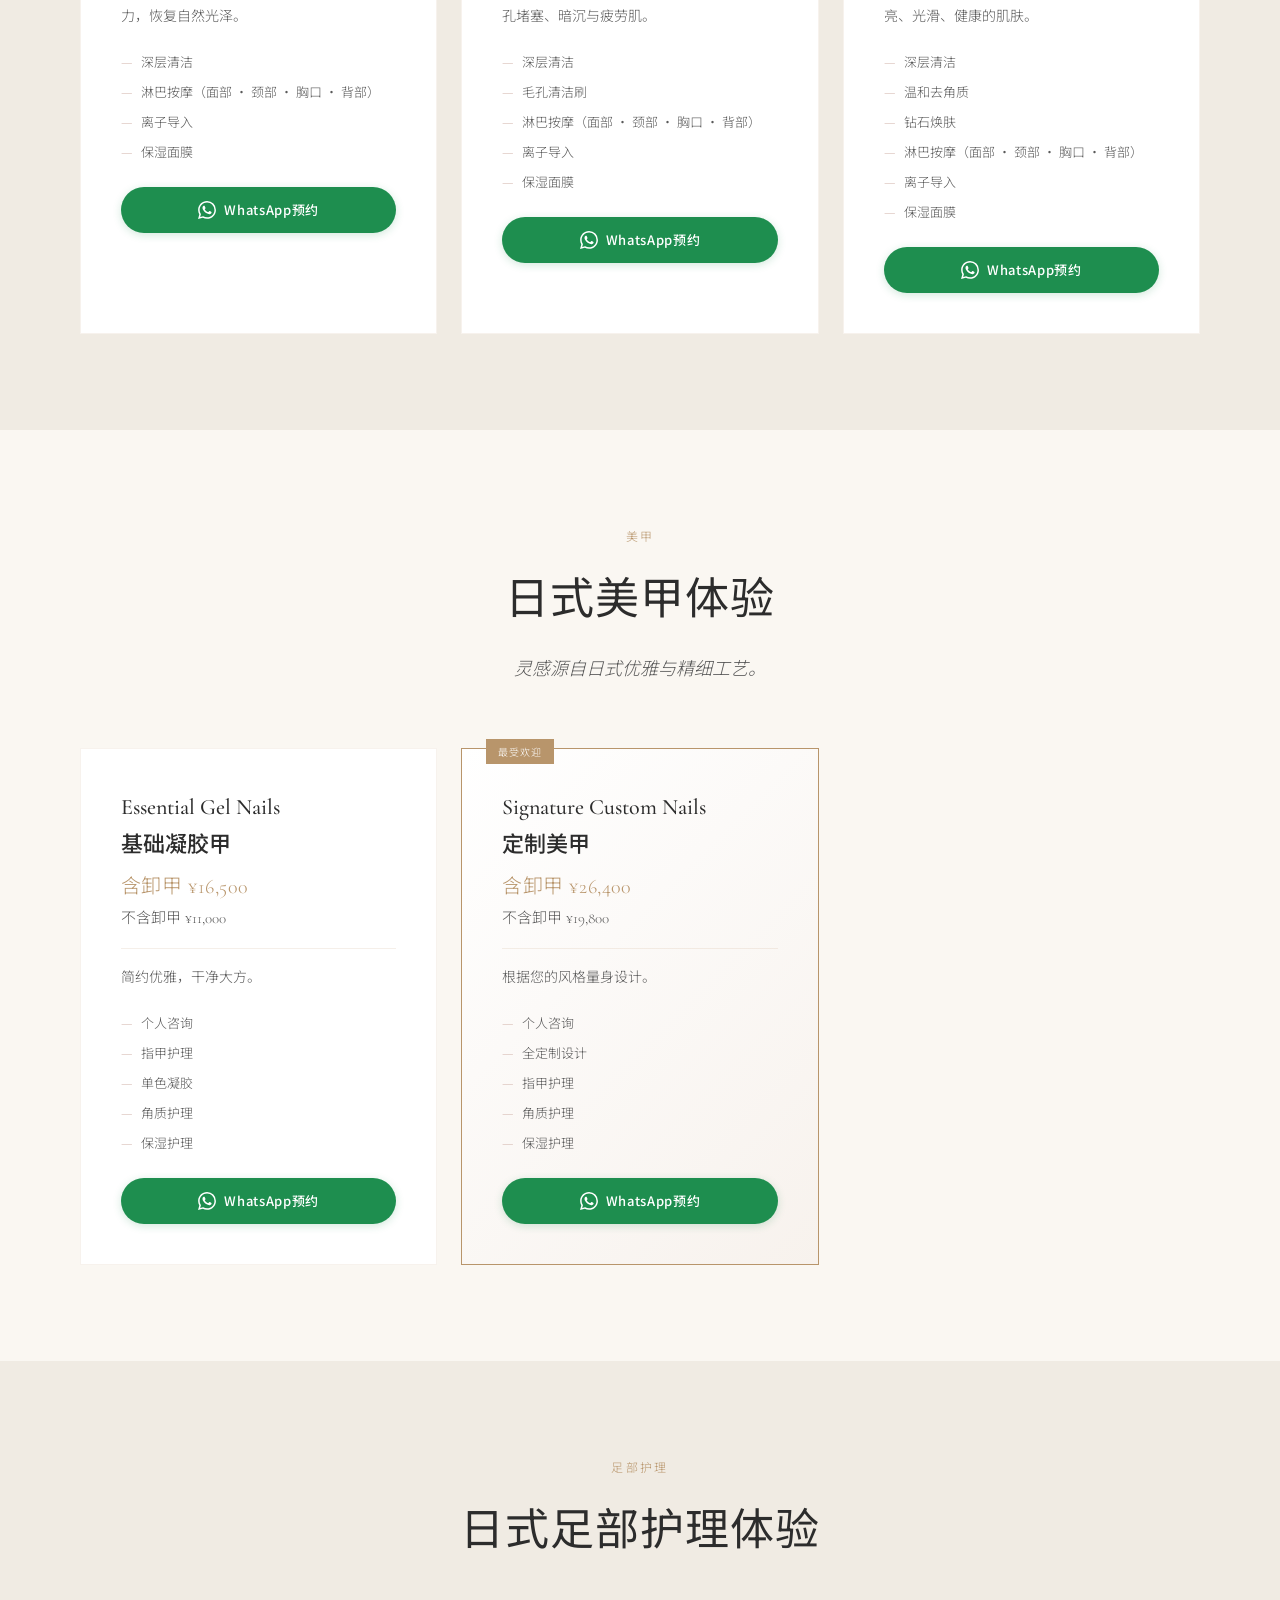
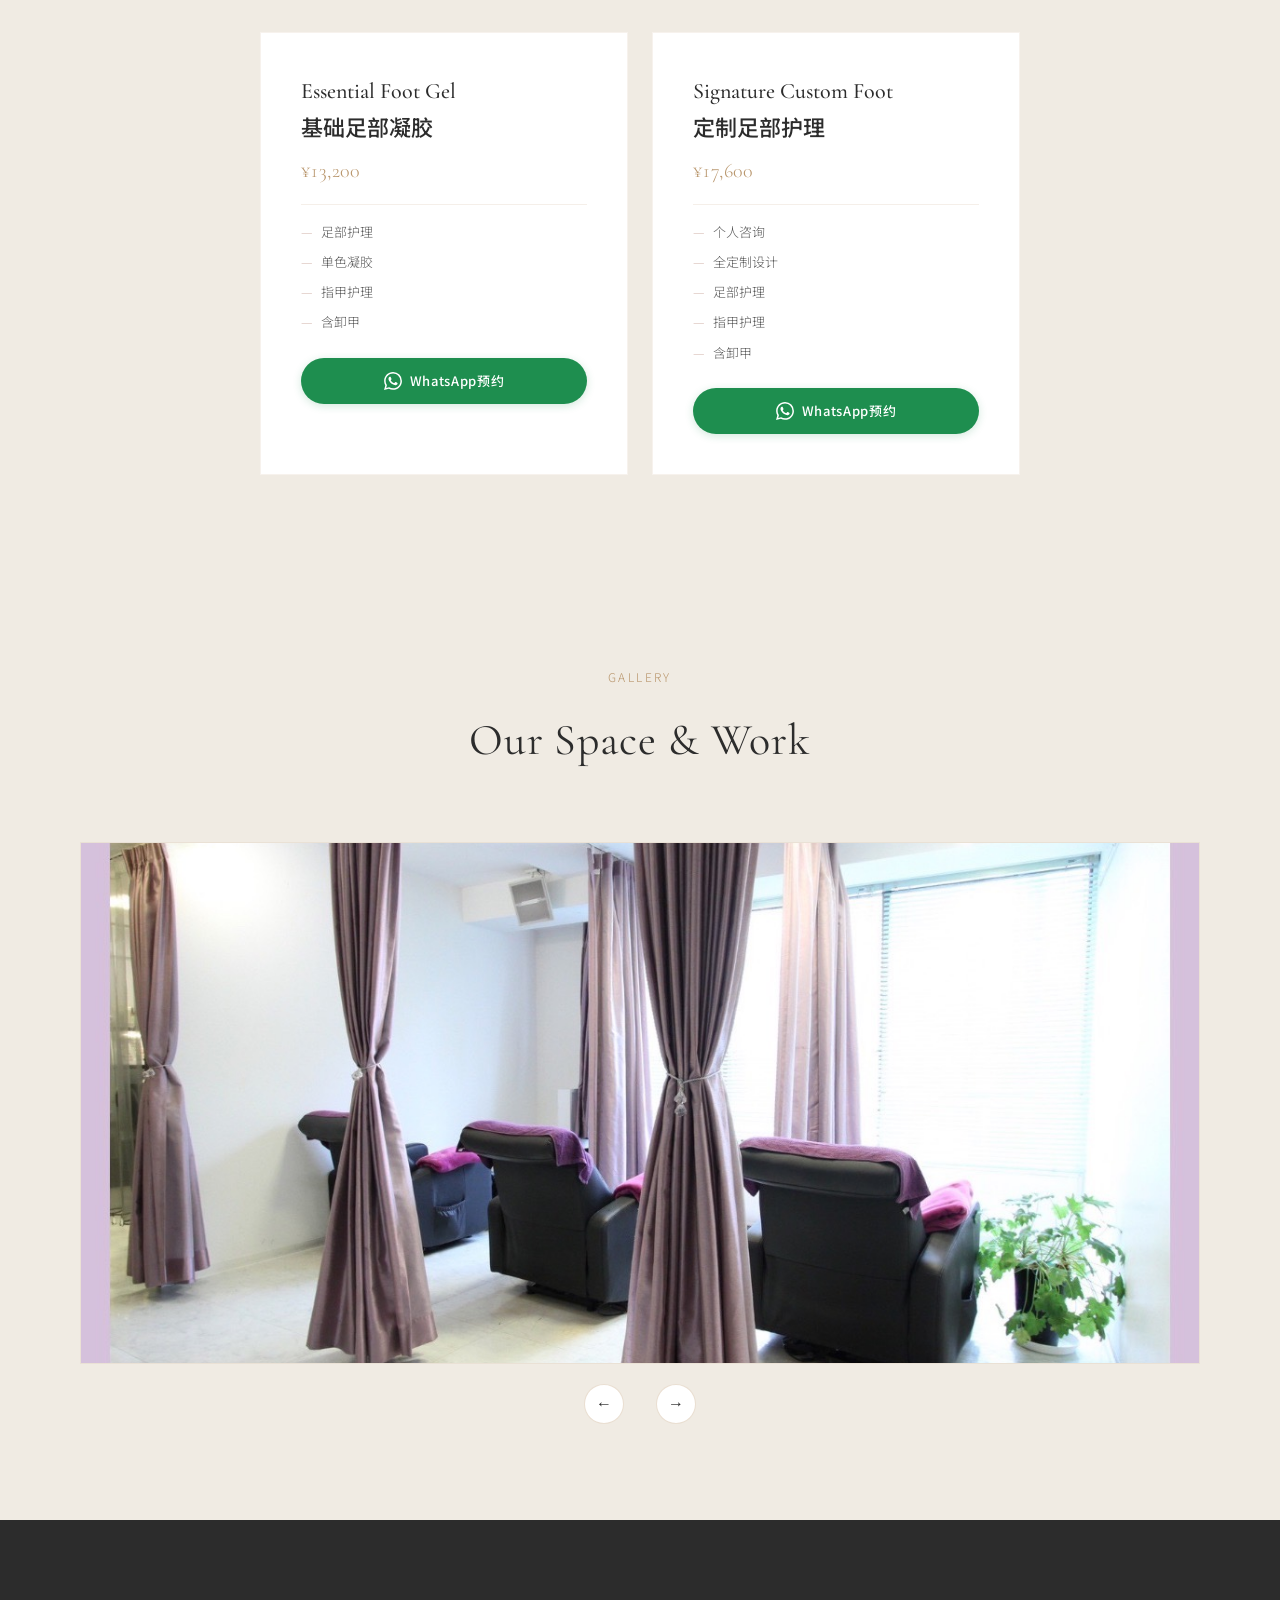
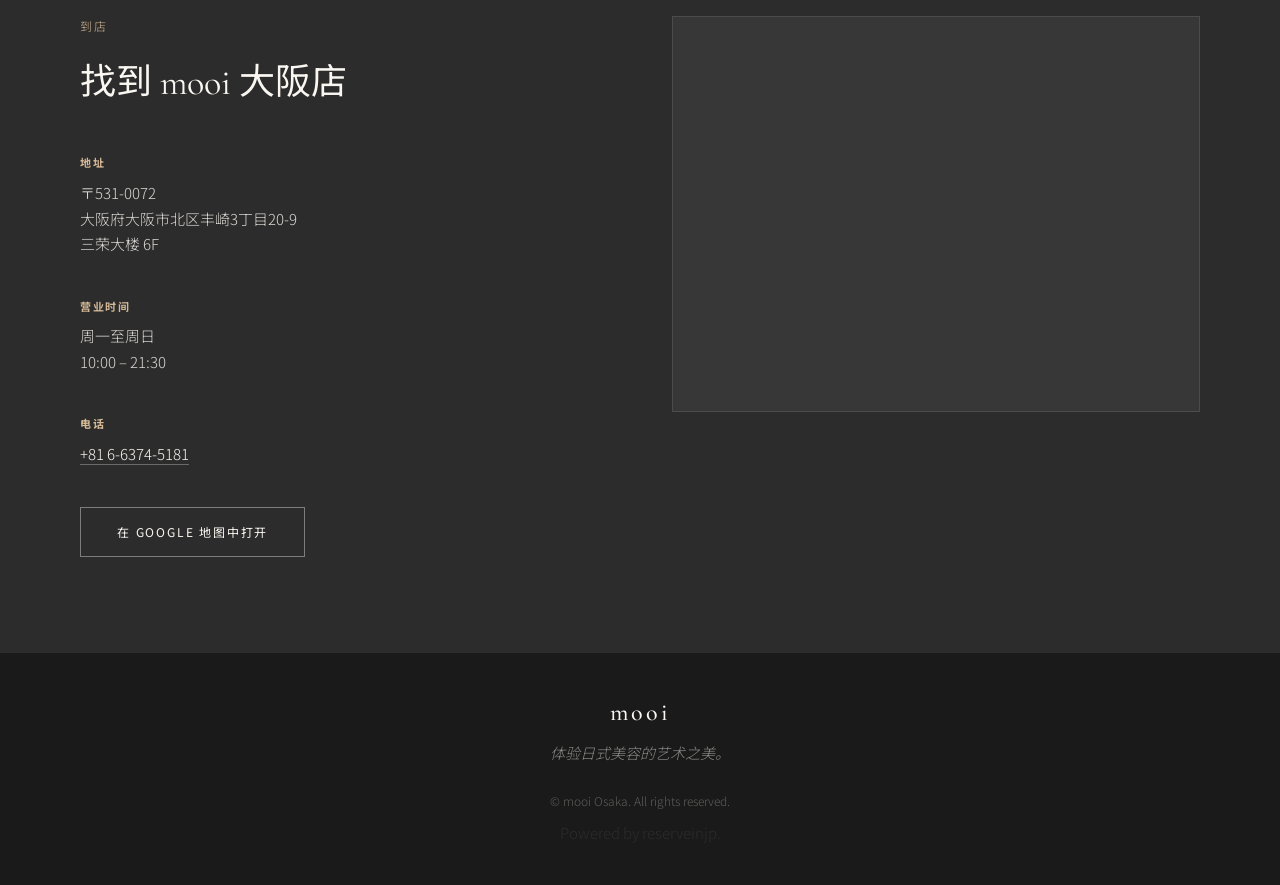
==== commit aeadf9a4: "Rename index.html to landing.html, add redirect - Rename index.html → landing.html (language selecti" ====
--- a/cn/index.html
+++ b/cn/index.html
@@ -13,7 +13,7 @@
 <body>
   <header class="header" id="header">
     <nav class="nav container">
-      <a href="../index.html" class="logo">mooi</a>
+      <a href="../landing.html" class="logo">mooi</a>
       <button class="nav-toggle" aria-label="打开菜单" aria-expanded="false">
         <span></span>
         <span></span>
@@ -46,9 +46,9 @@
       <div class="hero-grid-overlay"></div>
       <div class="hero-content container">
         <p class="hero-tag">日本 · 大阪</p>
-        <h1>体验日式美容的艺术之美</h1>
+        <h1>体验日式美容的<br>艺术之美</h1>
         <p class="hero-sub">20年专业技艺。不仅是一次护理，更是一段来自日本的美丽回忆。</p>
-        <a href="#lash" class="btn btn-primary">预约到店</a>
+        <a href="#lash" class="btn btn-primary">查看菜单</a>
         <div class="hero-quick-nav">
           <a href="#lash" class="hero-nav-pill">美睫</a>
           <a href="#facial" class="hero-nav-pill">面部</a>
@@ -92,7 +92,7 @@
         <div class="service-grid">
           <article class="service-card">
             <div class="service-card-header">
-              <h3>Essential Lash 基础款</h3>
+              <h3>Essential Lash<br>基础款</h3>
               <p class="price">¥13,200</p>
             </div>
             <p class="service-desc">适合初次体验或偏好自然妆感的客人</p>
@@ -110,7 +110,7 @@
           <article class="service-card featured">
             <span class="badge">首推</span>
             <div class="service-card-header">
-              <h3>Signature Custom Lash 定制款</h3>
+              <h3>Signature Custom Lash<br>定制款</h3>
               <p class="price">¥19,800</p>
             </div>
             <p class="service-desc">mooi 最推荐！根据每位客人的眼型量身定制的专属设计</p>
@@ -129,7 +129,7 @@
           </article>
           <article class="service-card">
             <div class="service-card-header">
-              <h3>Luxury Volume Lash 奢华款</h3>
+              <h3>Luxury Volume Lash<br>奢华款</h3>
               <p class="price">¥22,000</p>
             </div>
             <p class="service-desc">打造蓬松华丽的迷人双眸</p>
@@ -149,7 +149,7 @@
           <h3 class="subsection-title">日式翘睫</h3>
           <article class="service-card service-card-wide">
             <div class="service-card-header">
-              <h3>Black Tint Lash Lift 黑色染色翘睫</h3>
+              <h3>Black Tint Lash Lift<br>黑色染色翘睫</h3>
               <p class="price">¥15,400</p>
             </div>
             <p class="service-desc">含人气黑色染色的翘睫护理</p>
@@ -177,7 +177,7 @@
         <div class="service-grid">
           <article class="service-card">
             <div class="service-card-header">
-              <h3>Relaxation Facial Ritual 放松面部护理</h3>
+              <h3>Relaxation Facial Ritual<br>放松面部护理</h3>
               <p class="price">¥16,500</p>
             </div>
             <p class="service-desc">放松身心与肌肤。舒缓面部护理，释放压力，恢复自然光泽。</p>
@@ -194,7 +194,7 @@
           </article>
           <article class="service-card">
             <div class="service-card-header">
-              <h3>Deep Pore Purifying Facial 深层毛孔净化</h3>
+              <h3>Deep Pore Purifying Facial<br>深层毛孔净化</h3>
               <p class="price">¥22,000</p>
             </div>
             <p class="service-desc">深层清洁，打造更光滑健康的肌肤。适合毛孔堵塞、暗沉与疲劳肌。</p>
@@ -212,7 +212,7 @@
           </article>
           <article class="service-card">
             <div class="service-card-header">
-              <h3>Japanese Skin Renewal Ritual 日式焕肤护理</h3>
+              <h3>Japanese Skin Renewal Ritual<br>日式焕肤护理</h3>
               <p class="price">¥27,500</p>
             </div>
             <p class="service-desc">终极日式护肤体验。奢华护理，呈现更明亮、光滑、健康的肌肤。</p>
@@ -243,7 +243,7 @@
         <div class="service-grid">
           <article class="service-card">
             <div class="service-card-header">
-              <h3>Essential Gel Nails 基础凝胶甲</h3>
+              <h3>Essential Gel Nails<br>基础凝胶甲</h3>
               <div class="price-group">
                 <p class="price">含卸甲 ¥16,500</p>
                 <p class="price-sub">不含卸甲 ¥11,000</p>
@@ -265,7 +265,7 @@
           <article class="service-card featured">
             <span class="badge">最受欢迎</span>
             <div class="service-card-header">
-              <h3>Signature Custom Nails 定制美甲</h3>
+              <h3>Signature Custom Nails<br>定制美甲</h3>
               <div class="price-group">
                 <p class="price">含卸甲 ¥26,400</p>
                 <p class="price-sub">不含卸甲 ¥19,800</p>
@@ -297,7 +297,7 @@
         <div class="service-grid service-grid-2">
           <article class="service-card">
             <div class="service-card-header">
-              <h3>Essential Foot Gel 基础足部凝胶</h3>
+              <h3>Essential Foot Gel<br>基础足部凝胶</h3>
               <p class="price">¥13,200</p>
             </div>
             <ul class="includes">
@@ -313,7 +313,7 @@
           </article>
           <article class="service-card">
             <div class="service-card-header">
-              <h3>Signature Custom Foot 定制足部护理</h3>
+              <h3>Signature Custom Foot<br>定制足部护理</h3>
               <p class="price">¥17,600</p>
             </div>
             <ul class="includes">
@@ -419,6 +419,7 @@
       <span class="logo">mooi</span>
       <p class="footer-tagline">体验日式美容的艺术之美。</p>
       <p class="footer-copy">&copy; mooi Osaka. All rights reserved.</p>
+      <p class="footer-powered">Powered by <a href="https://reserveinjp.com/" target="_blank" rel="noopener">reserveinjp.</a></p>
     </div>
   </footer>
 
--- a/styles.css
+++ b/styles.css
@@ -142,7 +142,8 @@
 }
 
 html[lang="zh-CN"] {
-  --font-body: "Noto Sans SC", "Noto Sans JP", sans-serif;
+  --font-body: "SimHei", "Noto Sans SC", "Noto Sans JP", sans-serif;
+  --font-display: "Cormorant Garamond", "SimHei", "Noto Sans SC", serif;
 }
 
 .nav-links a {
@@ -301,9 +302,6 @@
   line-height: 1.15;
   letter-spacing: 0.02em;
   margin-bottom: var(--space-md);
-  max-width: 600px;
-  margin-left: auto;
-  margin-right: auto;
 }
 
 .hero-sub {
@@ -352,25 +350,26 @@
 /* Hero quick nav pills */
 .hero-quick-nav {
   display: flex;
-  flex-wrap: wrap;
+  flex-wrap: nowrap;
   justify-content: center;
-  gap: 0.5rem;
+  gap: 0.35rem;
   margin-top: var(--space-lg);
 }
 
 .hero-nav-pill {
   display: inline-block;
-  padding: 0.5rem 1.25rem;
+  padding: 0.4rem 0.75rem;
   font-family: var(--font-body);
-  font-size: 0.75rem;
+  font-size: 0.7rem;
   font-weight: 400;
-  letter-spacing: 0.08em;
+  letter-spacing: 0.04em;
   color: var(--charcoal);
   background: transparent;
   border: 1px solid rgba(0,0,0,0.12);
   border-radius: 999px;
   text-decoration: none;
   transition: all var(--transition);
+  white-space: nowrap;
 }
 
 .hero-nav-pill:hover {
@@ -999,9 +998,9 @@
   position: relative;
   min-height: 100vh;
   display: flex;
-  align-items: center;
+  align-items: flex-start;
   justify-content: center;
-  padding: 60px 20px;
+  padding: 36px 20px 40px;
   background: var(--cream);
 }
 
@@ -1021,7 +1020,7 @@
   display: flex;
   flex-direction: column;
   align-items: center;
-  gap: 2.5rem;
+  gap: 1.25rem;
   animation: langFadeInUp 0.8s ease-out;
 }
 
@@ -1054,29 +1053,29 @@
 
 .lang-brand-name {
   font-family: var(--font-display);
-  font-size: clamp(2.5rem, 6vw, 3.5rem);
+  font-size: clamp(2.25rem, 5.5vw, 3.25rem);
   font-weight: 400;
   letter-spacing: 0.12em;
   color: var(--charcoal);
-  margin-bottom: 0.75rem;
-  line-height: 1.2;
+  margin-bottom: 0.35rem;
+  line-height: 1.15;
 }
 
 .lang-brand-tagline {
   font-family: var(--font-display);
   font-style: italic;
-  font-size: clamp(0.9375rem, 2vw, 1.125rem);
+  font-size: clamp(0.875rem, 2vw, 1.0625rem);
   font-weight: 400;
   color: var(--gold);
   letter-spacing: 0.5px;
-  margin-bottom: 0.75rem;
+  margin-bottom: 0.35rem;
 }
 
 .lang-brand-sub {
-  font-size: clamp(0.875rem, 1.5vw, 1rem);
+  font-size: clamp(0.8125rem, 1.5vw, 0.9375rem);
   font-weight: 300;
   color: var(--charcoal-light);
-  line-height: 1.8;
+  line-height: 1.5;
   max-width: 520px;
   margin-left: auto;
   margin-right: auto;
@@ -1085,10 +1084,10 @@
 /* Language Cards */
 .lang-cards {
   display: grid;
-  grid-template-columns: repeat(3, 1fr);
-  gap: 1.25rem;
+  grid-template-columns: 1fr;
+  gap: 0.75rem;
   width: 100%;
-  max-width: 700px;
+  max-width: 420px;
   animation: langFadeInUp 0.8s ease-out 0.4s both;
 }
 
@@ -1096,17 +1095,16 @@
   background: var(--white);
   border: 1px solid rgba(184, 149, 107, 0.15);
   border-radius: 12px;
-  padding: 1.5rem;
-  text-align: center;
+  padding: 0.65rem 1rem;
   text-decoration: none;
   color: var(--charcoal);
   transition: all 0.3s ease;
   cursor: pointer;
   display: flex;
-  flex-direction: column;
+  flex-direction: row;
   align-items: center;
   justify-content: center;
-  min-height: 110px;
+  gap: 0.4rem;
   box-shadow: 0 2px 8px rgba(0,0,0,0.04);
 }
 
@@ -1121,17 +1119,22 @@
 }
 
 .lang-card-name {
-  font-size: 1.25rem;
+  font-size: 1.1rem;
   font-weight: 600;
   letter-spacing: 0.3px;
-  margin-bottom: 0.35rem;
   color: var(--charcoal);
+  width: 5.5em;
+  flex-shrink: 0;
+  text-align: center;
 }
 
 .lang-card-desc {
-  font-size: 0.875rem;
+  font-size: 0.8rem;
   font-weight: 400;
   color: var(--charcoal-light);
+  width: 11em;
+  flex-shrink: 0;
+  text-align: center;
 }
 
 /* Buttons */
@@ -1141,7 +1144,7 @@
   display: flex;
   flex-direction: column;
   align-items: center;
-  gap: 0.875rem;
+  gap: 0.5rem;
   animation: langFadeInUp 0.8s ease-out 0.6s both;
 }
 
@@ -1151,10 +1154,10 @@
   align-items: center;
   justify-content: center;
   gap: 10px;
-  padding: 16px 36px;
+  padding: 12px 32px;
   border-radius: 50px;
   text-decoration: none;
-  font-size: 1rem;
+  font-size: 0.875rem;
   font-weight: 600;
   transition: all 0.3s ease;
   white-space: nowrap;
@@ -1211,7 +1214,7 @@
   background: var(--white);
   border: 1px solid rgba(184, 149, 107, 0.15);
   border-radius: 16px;
-  padding: 2.5rem 2rem;
+  padding: 1.25rem 2rem;
   box-shadow: 0 2px 8px rgba(0,0,0,0.04);
   transition: all 0.3s ease;
 }
@@ -1226,7 +1229,7 @@
   width: 100%;
   border-radius: 12px;
   overflow: hidden;
-  margin-bottom: 1.5rem;
+  margin-bottom: 0.5rem;
 }
 
 .lang-store-image img {
@@ -1244,26 +1247,33 @@
 .lang-store-addr-section {
   display: flex;
   flex-direction: column;
-  gap: 0.5rem;
+  gap: 0.25rem;
   text-align: center;
-  padding-top: 0.5rem;
+  padding-top: 0.25rem;
   animation: langFadeInUp 0.8s ease-out 1s both;
 }
 
 .lang-store-label {
-  font-size: 0.7rem;
+  font-size: 0.65rem;
   font-weight: 600;
   color: var(--gold);
   letter-spacing: 1.2px;
   text-transform: uppercase;
-  margin-bottom: 0.25rem;
+  margin-bottom: 0;
 }
 
 .lang-store-text {
-  font-size: 0.95rem;
+  font-size: 0.875rem;
   color: var(--charcoal);
   font-weight: 400;
-  line-height: 1.6;
+  line-height: 1.5;
+}
+
+.lang-store-hours {
+  font-size: 0.8rem;
+  color: var(--charcoal-light);
+  font-weight: 400;
+  letter-spacing: 0.3px;
 }
 
 .lang-store-text a {
@@ -1281,12 +1291,12 @@
   width: 100%;
   max-width: 700px;
   text-align: center;
-  padding-top: 0.5rem;
+  padding-top: 0.25rem;
   animation: langFadeInUp 0.8s ease-out 1s both;
 }
 
 .lang-footer-text {
-  font-size: 0.75rem;
+  font-size: 0.7rem;
   color: var(--charcoal-light);
   font-weight: 300;
   letter-spacing: 0.5px;
@@ -1333,26 +1343,25 @@
 
 @media (max-width: 768px) {
   .lang-landing {
-    padding: 50px 20px;
+    padding: 28px 20px 36px;
   }
 
   .lang-landing-content {
-    gap: 2rem;
+    gap: 1rem;
   }
 
   .lang-cards {
     grid-template-columns: 1fr;
-    gap: 1rem;
+    gap: 0.75rem;
     max-width: 380px;
   }
 
   .lang-card {
-    padding: 1.25rem 1.5rem;
-    min-height: 100px;
+    padding: 0.6rem 1rem;
   }
 
   .lang-store-card {
-    padding: 2rem 1.5rem;
+    padding: 1rem 1.25rem;
   }
 
   .lang-btn-whatsapp,
@@ -1363,42 +1372,42 @@
 
 @media (max-width: 568px) {
   .lang-landing {
-    padding: 40px 15px;
+    padding: 20px 15px 32px;
   }
 
   .lang-landing-content {
-    gap: 1.75rem;
-  }
-
-  .lang-brand-badge {
+    gap: 0.75rem;
+  }
+
+  .lang-brand-sub {
+    font-size: 0.75rem;
+    padding: 0 10px;
+  }
+
+  .lang-card {
+    padding: 0.6rem 1rem;
+  }
+
+  .lang-card-name {
+    font-size: 0.95rem;
+    width: 5em;
+  }
+
+  .lang-card-desc {
     font-size: 0.7rem;
-    padding: 6px 16px;
-  }
-
-  .lang-brand-sub {
-    font-size: 0.9rem;
-    padding: 0 10px;
-  }
-
-  .lang-card {
-    padding: 1.15rem 1.2rem;
-    min-height: 90px;
-  }
-
-  .lang-card-name {
-    font-size: 1.15rem;
-  }
-
-  .lang-card-desc {
+    width: 9em;
+  }
+
+  .lang-store-card {
+    padding: 1rem 1rem;
+  }
+
+  .lang-store-text {
     font-size: 0.8rem;
   }
 
-  .lang-store-card {
-    padding: 1.75rem 1.25rem;
-  }
-
-  .lang-store-text {
-    font-size: 0.9rem;
+  .lang-store-hours {
+    font-size: 0.7rem;
   }
 
   .lang-btn-whatsapp,
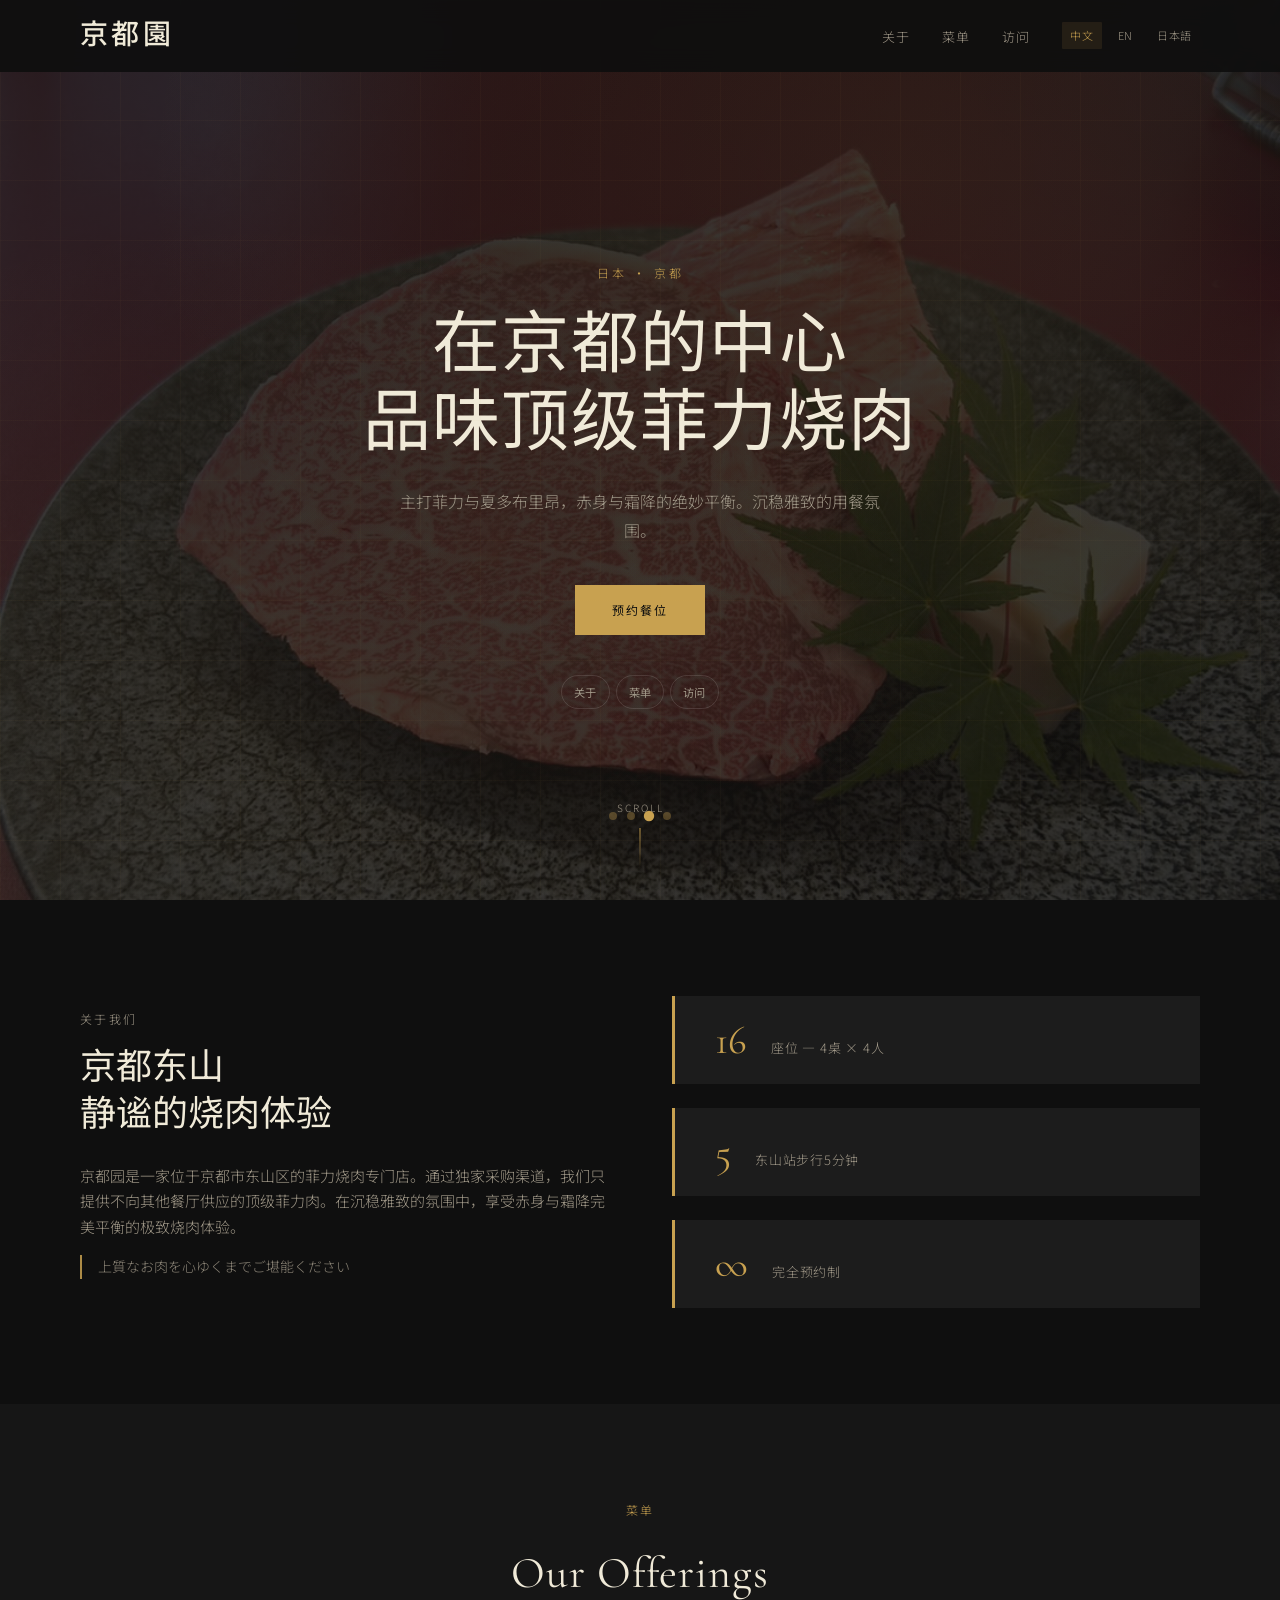
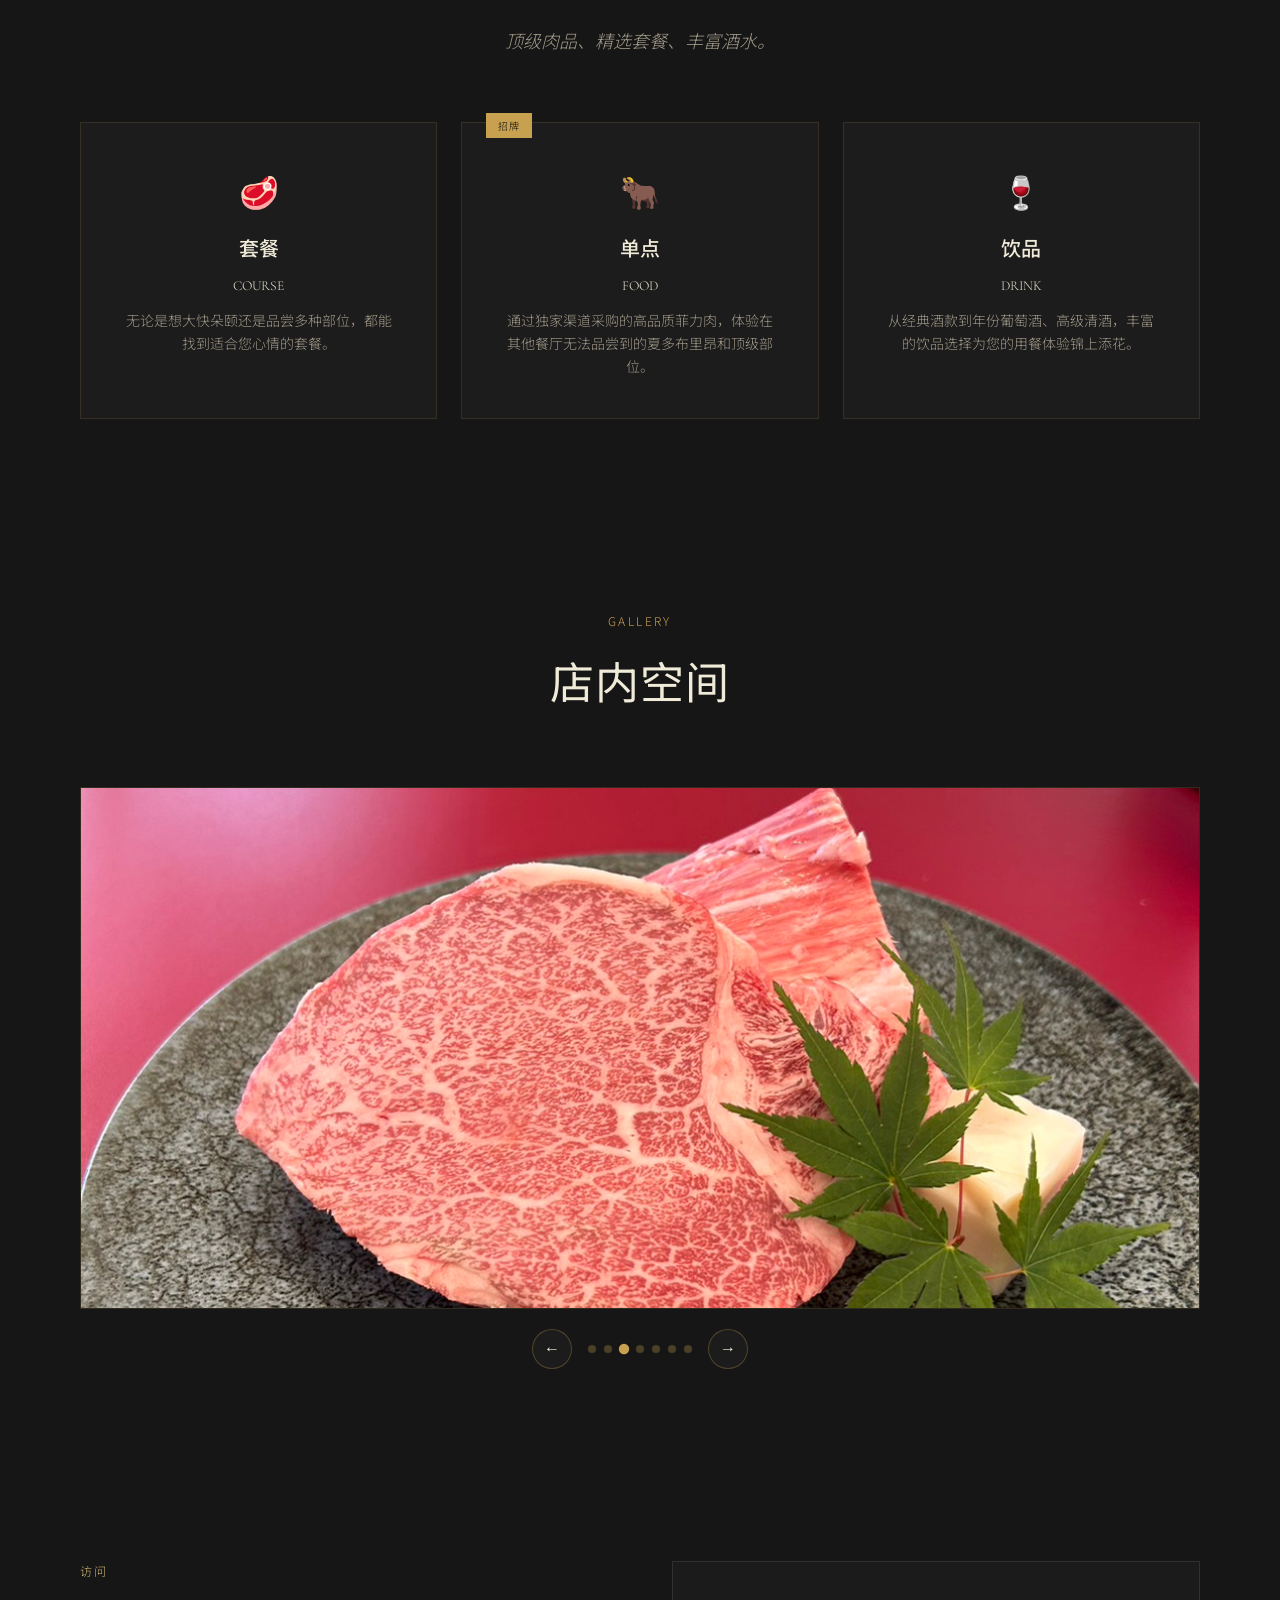
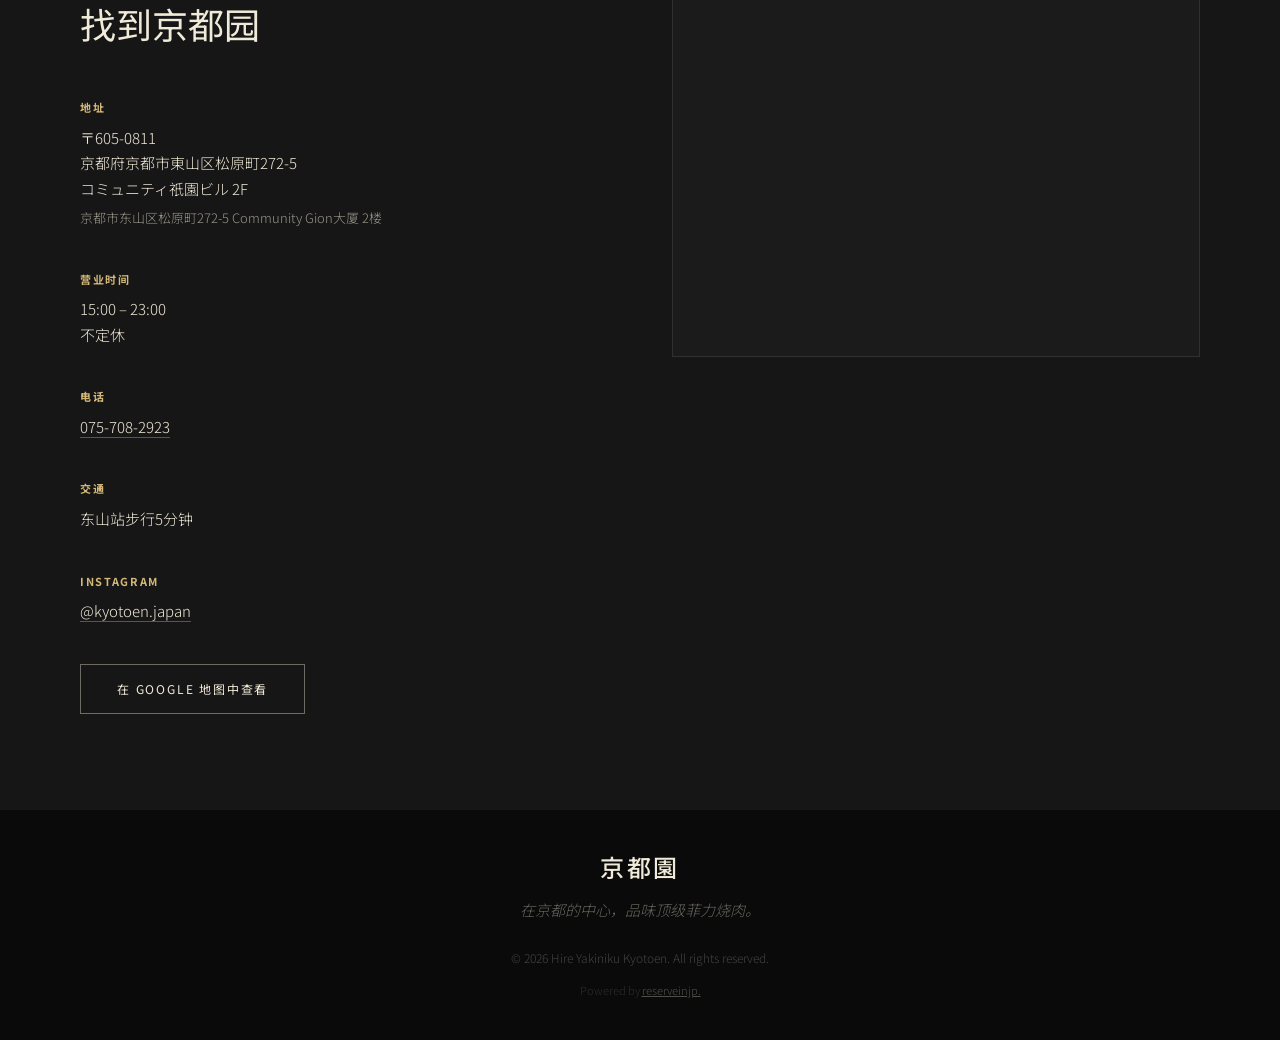
==== commit a9b01200: "Initial commit: ヒレ焼肉 (Yakiniku) static website Co-Authored-By: Claude Opus 4.7 <noreply@anthropic.co" ====
--- a/cn/index.html
+++ b/cn/index.html
@@ -3,8 +3,8 @@
 <head>
   <meta charset="UTF-8">
   <meta name="viewport" content="width=device-width, initial-scale=1.0">
-  <meta name="description" content="mooi — 大阪日式美容沙龙。美睫、面部护理、美甲、足部护理。20年专业经验。">
-  <title>mooi | 大阪日式美容体验</title>
+  <meta name="description" content="京都園 — 京都东山高级菲力烧肉专门店。主打菲力与夏多布里昂，赤身与霜降的绝妙平衡。">
+  <title>京都園 | 菲力烧肉 京都园</title>
   <link rel="preconnect" href="https://fonts.googleapis.com">
   <link rel="preconnect" href="https://fonts.gstatic.com" crossorigin>
   <link href="https://fonts.googleapis.com/css2?family=Cormorant+Garamond:ital,wght@0,400;0,500;0,600;1,400&family=Noto+Sans+JP:wght@300;400;500&family=Noto+Sans+SC:wght@300;400;500&display=swap" rel="stylesheet">
@@ -13,18 +13,16 @@
 <body>
   <header class="header" id="header">
     <nav class="nav container">
-      <a href="../landing.html" class="logo">mooi</a>
+      <a href="../landing.html" class="logo">京都園</a>
       <button class="nav-toggle" aria-label="打开菜单" aria-expanded="false">
         <span></span>
         <span></span>
       </button>
       <div class="nav-menu">
         <ul class="nav-links">
-          <li><a href="#lash">美睫</a></li>
-          <li><a href="#facial">面部</a></li>
-          <li><a href="#nail">美甲</a></li>
-          <li><a href="#foot">足部护理</a></li>
-          <li><a href="#visit">到店</a></li>
+          <li><a href="#about">关于</a></li>
+          <li><a href="#menu">菜单</a></li>
+          <li><a href="#visit">访问</a></li>
         </ul>
         <div class="lang-switch">
           <a href="../cn/" class="active">中文</a>
@@ -38,22 +36,21 @@
   <main>
     <section class="hero">
       <div class="hero-carousel" id="heroCarousel">
-        <div class="hero-slide active" style="background-image: url(../assets/images/interior-salon-01.jpg);"></div>
-        <div class="hero-slide" style="background-image: url(../assets/images/interior-salon-02.jpg);"></div>
-        <div class="hero-slide" style="background-image: url(../assets/images/service-01.jpg);"></div>
-        <div class="hero-slide" style="background-image: url(../assets/images/service-03.jpg);"></div>
+        <div class="hero-slide active" style="background-image: url(../assets/images/yakiniku-meat.jpg);"></div>
+        <div class="hero-slide" style="background-image: url(../assets/images/interior-dining.jpg);"></div>
+        <div class="hero-slide" style="background-image: url(../assets/images/interior-dining2.jpg);"></div>
+        <div class="hero-slide" style="background-image: url(../assets/images/interior-group.jpg);"></div>
       </div>
       <div class="hero-grid-overlay"></div>
       <div class="hero-content container">
-        <p class="hero-tag">日本 · 大阪</p>
-        <h1>体验日式美容的<br>艺术之美</h1>
-        <p class="hero-sub">20年专业技艺。不仅是一次护理，更是一段来自日本的美丽回忆。</p>
-        <a href="#lash" class="btn btn-primary">查看菜单</a>
+        <p class="hero-tag">日本 · 京都</p>
+        <h1>在京都的中心<br>品味顶级菲力烧肉</h1>
+        <p class="hero-sub">主打菲力与夏多布里昂，赤身与霜降的绝妙平衡。沉稳雅致的用餐氛围。</p>
+        <a href="https://yoyaku.toreta.in/kyotoen-japan/#/" target="_blank" rel="noopener" class="btn btn-primary">预约餐位</a>
         <div class="hero-quick-nav">
-          <a href="#lash" class="hero-nav-pill">美睫</a>
-          <a href="#facial" class="hero-nav-pill">面部</a>
-          <a href="#nail" class="hero-nav-pill">美甲</a>
-          <a href="#foot" class="hero-nav-pill">足部护理</a>
+          <a href="#about" class="hero-nav-pill">关于</a>
+          <a href="#menu" class="hero-nav-pill">菜单</a>
+          <a href="#visit" class="hero-nav-pill">访问</a>
         </div>
       </div>
       <div class="hero-dots" id="heroDots">
@@ -68,265 +65,54 @@
       </div>
     </section>
 
-    <section class="intro section">
+    <section class="intro section" id="about">
       <div class="container intro-grid">
         <div class="intro-text">
-          <p class="section-label">欢迎</p>
-          <h2>在大阪中心<br>享受片刻宁静</h2>
-          <p>每次护理结束后，都有一段放松时光。继续大阪之旅之前，请享用一杯免费的日式茶。</p>
+          <p class="section-label">关于我们</p>
+          <h2>京都东山<br>静谧的烧肉体验</h2>
+          <p>京都园是一家位于京都市东山区的菲力烧肉专门店。通过独家采购渠道，我们只提供不向其他餐厅供应的顶级菲力肉。在沉稳雅致的氛围中，享受赤身与霜降完美平衡的极致烧肉体验。</p>
+          <p class="intro-jp">上質なお肉を心ゆくまでご堪能ください</p>
         </div>
         <div class="intro-features">
-          <div class="intro-promo-image">
-            <img src="../assets/images/promo.jpg" alt="mooi beauty salon Osaka" loading="lazy">
-          </div>
-        </div>
-      </div>
-    </section>
-
-    <section class="services section" id="lash">
+          <div class="feature">
+            <span class="feature-num">16</span>
+            <span class="feature-label">座位 &mdash; 4桌 × 4人</span>
+          </div>
+          <div class="feature">
+            <span class="feature-num">5</span>
+            <span class="feature-label">东山站步行5分钟</span>
+          </div>
+          <div class="feature">
+            <span class="feature-num">&infin;</span>
+            <span class="feature-label">完全预约制</span>
+          </div>
+        </div>
+      </div>
+    </section>
+
+    <section class="services section section-alt" id="menu">
       <div class="container">
         <header class="section-header">
-          <p class="section-label">美睫</p>
-          <h2>日式美睫体验</h2>
+          <p class="section-label">菜单</p>
+          <h2>Our Offerings</h2>
+          <p class="section-sub">顶级肉品、精选套餐、丰富酒水。</p>
         </header>
         <div class="service-grid">
-          <article class="service-card">
-            <div class="service-card-header">
-              <h3>Essential Lash<br>基础款</h3>
-              <p class="price">¥13,200</p>
-            </div>
-            <p class="service-desc">适合初次体验或偏好自然妆感的客人</p>
-            <ul class="includes">
-              <li>个人咨询</li>
-              <li>Flat 睫毛（约 120 根）</li>
-              <li>睫毛清洁</li>
-              <li>防护涂层</li>
-            </ul>
-            <a href="../booking.html?service=Essential%20Lash" class="btn-booking">
-              <svg viewBox="0 0 24 24" width="18" height="18"><path d="M17.472 14.382c-.297-.149-1.758-.867-2.03-.967-.273-.099-.471-.148-.67.15-.197.297-.767.966-.94 1.164-.173.199-.347.223-.644.075-.297-.15-1.255-.463-2.39-1.475-.884-.788-1.48-1.761-1.653-2.059-.173-.297-.018-.458.13-.606.134-.133.298-.347.446-.52.149-.174.198-.298.298-.497.099-.198.05-.371-.025-.52-.075-.149-.669-1.612-.916-2.207-.242-.579-.487-.5-.669-.51-.173-.008-.371-.01-.57-.01-.198 0-.52.074-.792.372-.272.297-1.04 1.016-1.04 2.479 0 1.462 1.065 2.875 1.213 3.074.149.198 2.096 3.2 5.077 4.487.709.306 1.262.489 1.694.625.712.227 1.36.195 1.871.118.571-.085 1.758-.719 2.006-1.413.248-.694.248-1.289.173-1.413-.074-.124-.272-.198-.57-.347m-5.421 7.403h-.004a9.87 9.87 0 01-5.031-1.378l-.361-.214-3.741.982.998-3.648-.235-.374a9.86 9.86 0 01-1.51-5.26c.001-5.45 4.436-9.884 9.888-9.884 2.64 0 5.122 1.03 6.988 2.898a9.825 9.825 0 012.893 6.994c-.003 5.45-4.437 9.884-9.885 9.884m8.413-18.297A11.815 11.815 0 0012.05 0C5.495 0 .16 5.335.157 11.892c0 2.096.547 4.142 1.588 5.945L.057 24l6.305-1.654a11.882 11.882 0 005.683 1.448h.005c6.554 0 11.89-5.335 11.893-11.893a11.821 11.821 0 00-3.48-8.413Z" fill="currentColor"/></svg>
-              WhatsApp预约
-            </a>
+          <article class="concept-card">
+            <div class="concept-icon">&#x1F969;</div>
+            <h3>套餐<br><small style="font-weight:300;font-size:0.85rem;">COURSE</small></h3>
+            <p>无论是想大快朵颐还是品尝多种部位，都能找到适合您心情的套餐。</p>
           </article>
-          <article class="service-card featured">
-            <span class="badge">首推</span>
-            <div class="service-card-header">
-              <h3>Signature Custom Lash<br>定制款</h3>
-              <p class="price">¥19,800</p>
-            </div>
-            <p class="service-desc">mooi 最推荐！根据每位客人的眼型量身定制的专属设计</p>
-            <ul class="includes">
-              <li>个人咨询</li>
-              <li>自由设计（长度 · 卷翘 · 颜色）</li>
-              <li>Flat / 彩色睫毛</li>
-              <li>睫毛清洁</li>
-              <li>防护涂层</li>
-              <li class="gift">美容礼品（可带走）</li>
-            </ul>
-            <a href="../booking.html?service=Signature%20Custom%20Lash" class="btn-booking">
-              <svg viewBox="0 0 24 24" width="18" height="18"><path d="M17.472 14.382c-.297-.149-1.758-.867-2.03-.967-.273-.099-.471-.148-.67.15-.197.297-.767.966-.94 1.164-.173.199-.347.223-.644.075-.297-.15-1.255-.463-2.39-1.475-.884-.788-1.48-1.761-1.653-2.059-.173-.297-.018-.458.13-.606.134-.133.298-.347.446-.52.149-.174.198-.298.298-.497.099-.198.05-.371-.025-.52-.075-.149-.669-1.612-.916-2.207-.242-.579-.487-.5-.669-.51-.173-.008-.371-.01-.57-.01-.198 0-.52.074-.792.372-.272.297-1.04 1.016-1.04 2.479 0 1.462 1.065 2.875 1.213 3.074.149.198 2.096 3.2 5.077 4.487.709.306 1.262.489 1.694.625.712.227 1.36.195 1.871.118.571-.085 1.758-.719 2.006-1.413.248-.694.248-1.289.173-1.413-.074-.124-.272-.198-.57-.347m-5.421 7.403h-.004a9.87 9.87 0 01-5.031-1.378l-.361-.214-3.741.982.998-3.648-.235-.374a9.86 9.86 0 01-1.51-5.26c.001-5.45 4.436-9.884 9.888-9.884 2.64 0 5.122 1.03 6.988 2.898a9.825 9.825 0 012.893 6.994c-.003 5.45-4.437 9.884-9.885 9.884m8.413-18.297A11.815 11.815 0 0012.05 0C5.495 0 .16 5.335.157 11.892c0 2.096.547 4.142 1.588 5.945L.057 24l6.305-1.654a11.882 11.882 0 005.683 1.448h.005c6.554 0 11.89-5.335 11.893-11.893a11.821 11.821 0 00-3.48-8.413Z" fill="currentColor"/></svg>
-              WhatsApp预约
-            </a>
+          <article class="concept-card featured">
+            <span class="badge">招牌</span>
+            <div class="concept-icon">&#x1F402;</div>
+            <h3>单点<br><small style="font-weight:300;font-size:0.85rem;">FOOD</small></h3>
+            <p>通过独家渠道采购的高品质菲力肉，体验在其他餐厅无法品尝到的夏多布里昂和顶级部位。</p>
           </article>
-          <article class="service-card">
-            <div class="service-card-header">
-              <h3>Luxury Volume Lash<br>奢华款</h3>
-              <p class="price">¥22,000</p>
-            </div>
-            <p class="service-desc">打造蓬松华丽的迷人双眸</p>
-            <ul class="includes">
-              <li>个人咨询</li>
-              <li>3D 浓密睫毛</li>
-              <li>睫毛清洁</li>
-              <li>眼膜</li>
-            </ul>
-            <a href="../booking.html?service=Luxury%20Volume%20Lash" class="btn-booking">
-              <svg viewBox="0 0 24 24" width="18" height="18"><path d="M17.472 14.382c-.297-.149-1.758-.867-2.03-.967-.273-.099-.471-.148-.67.15-.197.297-.767.966-.94 1.164-.173.199-.347.223-.644.075-.297-.15-1.255-.463-2.39-1.475-.884-.788-1.48-1.761-1.653-2.059-.173-.297-.018-.458.13-.606.134-.133.298-.347.446-.52.149-.174.198-.298.298-.497.099-.198.05-.371-.025-.52-.075-.149-.669-1.612-.916-2.207-.242-.579-.487-.5-.669-.51-.173-.008-.371-.01-.57-.01-.198 0-.52.074-.792.372-.272.297-1.04 1.016-1.04 2.479 0 1.462 1.065 2.875 1.213 3.074.149.198 2.096 3.2 5.077 4.487.709.306 1.262.489 1.694.625.712.227 1.36.195 1.871.118.571-.085 1.758-.719 2.006-1.413.248-.694.248-1.289.173-1.413-.074-.124-.272-.198-.57-.347m-5.421 7.403h-.004a9.87 9.87 0 01-5.031-1.378l-.361-.214-3.741.982.998-3.648-.235-.374a9.86 9.86 0 01-1.51-5.26c.001-5.45 4.436-9.884 9.888-9.884 2.64 0 5.122 1.03 6.988 2.898a9.825 9.825 0 012.893 6.994c-.003 5.45-4.437 9.884-9.885 9.884m8.413-18.297A11.815 11.815 0 0012.05 0C5.495 0 .16 5.335.157 11.892c0 2.096.547 4.142 1.588 5.945L.057 24l6.305-1.654a11.882 11.882 0 005.683 1.448h.005c6.554 0 11.89-5.335 11.893-11.893a11.821 11.821 0 00-3.48-8.413Z" fill="currentColor"/></svg>
-              WhatsApp预约
-            </a>
-          </article>
-        </div>
-        <div class="subsection">
-          <h3 class="subsection-title">日式翘睫</h3>
-          <article class="service-card service-card-wide">
-            <div class="service-card-header">
-              <h3>Black Tint Lash Lift<br>黑色染色翘睫</h3>
-              <p class="price">¥15,400</p>
-            </div>
-            <p class="service-desc">含人气黑色染色的翘睫护理</p>
-            <ul class="includes includes-inline">
-              <li>个人咨询</li>
-              <li>黑色染色</li>
-              <li>睫毛清洁</li>
-              <li>角蛋白护理</li>
-            </ul>
-            <a href="../booking.html?service=Black%20Tint%20Lash%20Lift" class="btn-booking">
-              <svg viewBox="0 0 24 24" width="18" height="18"><path d="M17.472 14.382c-.297-.149-1.758-.867-2.03-.967-.273-.099-.471-.148-.67.15-.197.297-.767.966-.94 1.164-.173.199-.347.223-.644.075-.297-.15-1.255-.463-2.39-1.475-.884-.788-1.48-1.761-1.653-2.059-.173-.297-.018-.458.13-.606.134-.133.298-.347.446-.52.149-.174.198-.298.298-.497.099-.198.05-.371-.025-.52-.075-.149-.669-1.612-.916-2.207-.242-.579-.487-.5-.669-.51-.173-.008-.371-.01-.57-.01-.198 0-.52.074-.792.372-.272.297-1.04 1.016-1.04 2.479 0 1.462 1.065 2.875 1.213 3.074.149.198 2.096 3.2 5.077 4.487.709.306 1.262.489 1.694.625.712.227 1.36.195 1.871.118.571-.085 1.758-.719 2.006-1.413.248-.694.248-1.289.173-1.413-.074-.124-.272-.198-.57-.347m-5.421 7.403h-.004a9.87 9.87 0 01-5.031-1.378l-.361-.214-3.741.982.998-3.648-.235-.374a9.86 9.86 0 01-1.51-5.26c.001-5.45 4.436-9.884 9.888-9.884 2.64 0 5.122 1.03 6.988 2.898a9.825 9.825 0 012.893 6.994c-.003 5.45-4.437 9.884-9.885 9.884m8.413-18.297A11.815 11.815 0 0012.05 0C5.495 0 .16 5.335.157 11.892c0 2.096.547 4.142 1.588 5.945L.057 24l6.305-1.654a11.882 11.882 0 005.683 1.448h.005c6.554 0 11.89-5.335 11.893-11.893a11.821 11.821 0 00-3.48-8.413Z" fill="currentColor"/></svg>
-              WhatsApp预约
-            </a>
-          </article>
-        </div>
-      </div>
-    </section>
-
-    <section class="services section section-alt" id="facial">
-      <div class="container">
-        <header class="section-header">
-          <p class="section-label">面部护理</p>
-          <h2>日式面部护理体验</h2>
-        </header>
-        <div class="service-grid">
-          <article class="service-card">
-            <div class="service-card-header">
-              <h3>Relaxation Facial Ritual<br>放松面部护理</h3>
-              <p class="price">¥16,500</p>
-            </div>
-            <p class="service-desc">放松身心与肌肤。舒缓面部护理，释放压力，恢复自然光泽。</p>
-            <ul class="includes">
-              <li>深层清洁</li>
-              <li>淋巴按摩（面部 · 颈部 · 胸口 · 背部）</li>
-              <li>离子导入</li>
-              <li>保湿面膜</li>
-            </ul>
-            <a href="../booking.html?service=Relaxation%20Facial%20Ritual" class="btn-booking">
-              <svg viewBox="0 0 24 24" width="18" height="18"><path d="M17.472 14.382c-.297-.149-1.758-.867-2.03-.967-.273-.099-.471-.148-.67.15-.197.297-.767.966-.94 1.164-.173.199-.347.223-.644.075-.297-.15-1.255-.463-2.39-1.475-.884-.788-1.48-1.761-1.653-2.059-.173-.297-.018-.458.13-.606.134-.133.298-.347.446-.52.149-.174.198-.298.298-.497.099-.198.05-.371-.025-.52-.075-.149-.669-1.612-.916-2.207-.242-.579-.487-.5-.669-.51-.173-.008-.371-.01-.57-.01-.198 0-.52.074-.792.372-.272.297-1.04 1.016-1.04 2.479 0 1.462 1.065 2.875 1.213 3.074.149.198 2.096 3.2 5.077 4.487.709.306 1.262.489 1.694.625.712.227 1.36.195 1.871.118.571-.085 1.758-.719 2.006-1.413.248-.694.248-1.289.173-1.413-.074-.124-.272-.198-.57-.347m-5.421 7.403h-.004a9.87 9.87 0 01-5.031-1.378l-.361-.214-3.741.982.998-3.648-.235-.374a9.86 9.86 0 01-1.51-5.26c.001-5.45 4.436-9.884 9.888-9.884 2.64 0 5.122 1.03 6.988 2.898a9.825 9.825 0 012.893 6.994c-.003 5.45-4.437 9.884-9.885 9.884m8.413-18.297A11.815 11.815 0 0012.05 0C5.495 0 .16 5.335.157 11.892c0 2.096.547 4.142 1.588 5.945L.057 24l6.305-1.654a11.882 11.882 0 005.683 1.448h.005c6.554 0 11.89-5.335 11.893-11.893a11.821 11.821 0 00-3.48-8.413Z" fill="currentColor"/></svg>
-              WhatsApp预约
-            </a>
-          </article>
-          <article class="service-card">
-            <div class="service-card-header">
-              <h3>Deep Pore Purifying Facial<br>深层毛孔净化</h3>
-              <p class="price">¥22,000</p>
-            </div>
-            <p class="service-desc">深层清洁，打造更光滑健康的肌肤。适合毛孔堵塞、暗沉与疲劳肌。</p>
-            <ul class="includes">
-              <li>深层清洁</li>
-              <li>毛孔清洁刷</li>
-              <li>淋巴按摩（面部 · 颈部 · 胸口 · 背部）</li>
-              <li>离子导入</li>
-              <li>保湿面膜</li>
-            </ul>
-            <a href="../booking.html?service=Deep%20Pore%20Purifying%20Facial" class="btn-booking">
-              <svg viewBox="0 0 24 24" width="18" height="18"><path d="M17.472 14.382c-.297-.149-1.758-.867-2.03-.967-.273-.099-.471-.148-.67.15-.197.297-.767.966-.94 1.164-.173.199-.347.223-.644.075-.297-.15-1.255-.463-2.39-1.475-.884-.788-1.48-1.761-1.653-2.059-.173-.297-.018-.458.13-.606.134-.133.298-.347.446-.52.149-.174.198-.298.298-.497.099-.198.05-.371-.025-.52-.075-.149-.669-1.612-.916-2.207-.242-.579-.487-.5-.669-.51-.173-.008-.371-.01-.57-.01-.198 0-.52.074-.792.372-.272.297-1.04 1.016-1.04 2.479 0 1.462 1.065 2.875 1.213 3.074.149.198 2.096 3.2 5.077 4.487.709.306 1.262.489 1.694.625.712.227 1.36.195 1.871.118.571-.085 1.758-.719 2.006-1.413.248-.694.248-1.289.173-1.413-.074-.124-.272-.198-.57-.347m-5.421 7.403h-.004a9.87 9.87 0 01-5.031-1.378l-.361-.214-3.741.982.998-3.648-.235-.374a9.86 9.86 0 01-1.51-5.26c.001-5.45 4.436-9.884 9.888-9.884 2.64 0 5.122 1.03 6.988 2.898a9.825 9.825 0 012.893 6.994c-.003 5.45-4.437 9.884-9.885 9.884m8.413-18.297A11.815 11.815 0 0012.05 0C5.495 0 .16 5.335.157 11.892c0 2.096.547 4.142 1.588 5.945L.057 24l6.305-1.654a11.882 11.882 0 005.683 1.448h.005c6.554 0 11.89-5.335 11.893-11.893a11.821 11.821 0 00-3.48-8.413Z" fill="currentColor"/></svg>
-              WhatsApp预约
-            </a>
-          </article>
-          <article class="service-card">
-            <div class="service-card-header">
-              <h3>Japanese Skin Renewal Ritual<br>日式焕肤护理</h3>
-              <p class="price">¥27,500</p>
-            </div>
-            <p class="service-desc">终极日式护肤体验。奢华护理，呈现更明亮、光滑、健康的肌肤。</p>
-            <ul class="includes">
-              <li>深层清洁</li>
-              <li>温和去角质</li>
-              <li>钻石焕肤</li>
-              <li>淋巴按摩（面部 · 颈部 · 胸口 · 背部）</li>
-              <li>离子导入</li>
-              <li>保湿面膜</li>
-            </ul>
-            <a href="../booking.html?service=Japanese%20Skin%20Renewal%20Ritual" class="btn-booking">
-              <svg viewBox="0 0 24 24" width="18" height="18"><path d="M17.472 14.382c-.297-.149-1.758-.867-2.03-.967-.273-.099-.471-.148-.67.15-.197.297-.767.966-.94 1.164-.173.199-.347.223-.644.075-.297-.15-1.255-.463-2.39-1.475-.884-.788-1.48-1.761-1.653-2.059-.173-.297-.018-.458.13-.606.134-.133.298-.347.446-.52.149-.174.198-.298.298-.497.099-.198.05-.371-.025-.52-.075-.149-.669-1.612-.916-2.207-.242-.579-.487-.5-.669-.51-.173-.008-.371-.01-.57-.01-.198 0-.52.074-.792.372-.272.297-1.04 1.016-1.04 2.479 0 1.462 1.065 2.875 1.213 3.074.149.198 2.096 3.2 5.077 4.487.709.306 1.262.489 1.694.625.712.227 1.36.195 1.871.118.571-.085 1.758-.719 2.006-1.413.248-.694.248-1.289.173-1.413-.074-.124-.272-.198-.57-.347m-5.421 7.403h-.004a9.87 9.87 0 01-5.031-1.378l-.361-.214-3.741.982.998-3.648-.235-.374a9.86 9.86 0 01-1.51-5.26c.001-5.45 4.436-9.884 9.888-9.884 2.64 0 5.122 1.03 6.988 2.898a9.825 9.825 0 012.893 6.994c-.003 5.45-4.437 9.884-9.885 9.884m8.413-18.297A11.815 11.815 0 0012.05 0C5.495 0 .16 5.335.157 11.892c0 2.096.547 4.142 1.588 5.945L.057 24l6.305-1.654a11.882 11.882 0 005.683 1.448h.005c6.554 0 11.89-5.335 11.893-11.893a11.821 11.821 0 00-3.48-8.413Z" fill="currentColor"/></svg>
-              WhatsApp预约
-            </a>
-          </article>
-        </div>
-      </div>
-    </section>
-
-    <section class="services section" id="nail">
-      <div class="container">
-        <header class="section-header">
-          <p class="section-label">美甲</p>
-          <h2>日式美甲体验</h2>
-          <p class="section-sub">灵感源自日式优雅与精细工艺。</p>
-        </header>
-        <div class="service-grid">
-          <article class="service-card">
-            <div class="service-card-header">
-              <h3>Essential Gel Nails<br>基础凝胶甲</h3>
-              <div class="price-group">
-                <p class="price">含卸甲 ¥16,500</p>
-                <p class="price-sub">不含卸甲 ¥11,000</p>
-              </div>
-            </div>
-            <p class="service-desc">简约优雅，干净大方。</p>
-            <ul class="includes">
-              <li>个人咨询</li>
-              <li>指甲护理</li>
-              <li>单色凝胶</li>
-              <li>角质护理</li>
-              <li>保湿护理</li>
-            </ul>
-            <a href="../booking.html?service=Essential%20Gel%20Nails%20(Off%20Included)" class="btn-booking">
-              <svg viewBox="0 0 24 24" width="18" height="18"><path d="M17.472 14.382c-.297-.149-1.758-.867-2.03-.967-.273-.099-.471-.148-.67.15-.197.297-.767.966-.94 1.164-.173.199-.347.223-.644.075-.297-.15-1.255-.463-2.39-1.475-.884-.788-1.48-1.761-1.653-2.059-.173-.297-.018-.458.13-.606.134-.133.298-.347.446-.52.149-.174.198-.298.298-.497.099-.198.05-.371-.025-.52-.075-.149-.669-1.612-.916-2.207-.242-.579-.487-.5-.669-.51-.173-.008-.371-.01-.57-.01-.198 0-.52.074-.792.372-.272.297-1.04 1.016-1.04 2.479 0 1.462 1.065 2.875 1.213 3.074.149.198 2.096 3.2 5.077 4.487.709.306 1.262.489 1.694.625.712.227 1.36.195 1.871.118.571-.085 1.758-.719 2.006-1.413.248-.694.248-1.289.173-1.413-.074-.124-.272-.198-.57-.347m-5.421 7.403h-.004a9.87 9.87 0 01-5.031-1.378l-.361-.214-3.741.982.998-3.648-.235-.374a9.86 9.86 0 01-1.51-5.26c.001-5.45 4.436-9.884 9.888-9.884 2.64 0 5.122 1.03 6.988 2.898a9.825 9.825 0 012.893 6.994c-.003 5.45-4.437 9.884-9.885 9.884m8.413-18.297A11.815 11.815 0 0012.05 0C5.495 0 .16 5.335.157 11.892c0 2.096.547 4.142 1.588 5.945L.057 24l6.305-1.654a11.882 11.882 0 005.683 1.448h.005c6.554 0 11.89-5.335 11.893-11.893a11.821 11.821 0 00-3.48-8.413Z" fill="currentColor"/></svg>
-              WhatsApp预约
-            </a>
-          </article>
-          <article class="service-card featured">
-            <span class="badge">最受欢迎</span>
-            <div class="service-card-header">
-              <h3>Signature Custom Nails<br>定制美甲</h3>
-              <div class="price-group">
-                <p class="price">含卸甲 ¥26,400</p>
-                <p class="price-sub">不含卸甲 ¥19,800</p>
-              </div>
-            </div>
-            <p class="service-desc">根据您的风格量身设计。</p>
-            <ul class="includes">
-              <li>个人咨询</li>
-              <li>全定制设计</li>
-              <li>指甲护理</li>
-              <li>角质护理</li>
-              <li>保湿护理</li>
-            </ul>
-            <a href="../booking.html?service=Signature%20Custom%20Nails%20(Off%20Included)" class="btn-booking">
-              <svg viewBox="0 0 24 24" width="18" height="18"><path d="M17.472 14.382c-.297-.149-1.758-.867-2.03-.967-.273-.099-.471-.148-.67.15-.197.297-.767.966-.94 1.164-.173.199-.347.223-.644.075-.297-.15-1.255-.463-2.39-1.475-.884-.788-1.48-1.761-1.653-2.059-.173-.297-.018-.458.13-.606.134-.133.298-.347.446-.52.149-.174.198-.298.298-.497.099-.198.05-.371-.025-.52-.075-.149-.669-1.612-.916-2.207-.242-.579-.487-.5-.669-.51-.173-.008-.371-.01-.57-.01-.198 0-.52.074-.792.372-.272.297-1.04 1.016-1.04 2.479 0 1.462 1.065 2.875 1.213 3.074.149.198 2.096 3.2 5.077 4.487.709.306 1.262.489 1.694.625.712.227 1.36.195 1.871.118.571-.085 1.758-.719 2.006-1.413.248-.694.248-1.289.173-1.413-.074-.124-.272-.198-.57-.347m-5.421 7.403h-.004a9.87 9.87 0 01-5.031-1.378l-.361-.214-3.741.982.998-3.648-.235-.374a9.86 9.86 0 01-1.51-5.26c.001-5.45 4.436-9.884 9.888-9.884 2.64 0 5.122 1.03 6.988 2.898a9.825 9.825 0 012.893 6.994c-.003 5.45-4.437 9.884-9.885 9.884m8.413-18.297A11.815 11.815 0 0012.05 0C5.495 0 .16 5.335.157 11.892c0 2.096.547 4.142 1.588 5.945L.057 24l6.305-1.654a11.882 11.882 0 005.683 1.448h.005c6.554 0 11.89-5.335 11.893-11.893a11.821 11.821 0 00-3.48-8.413Z" fill="currentColor"/></svg>
-              WhatsApp预约
-            </a>
-          </article>
-        </div>
-      </div>
-    </section>
-
-    <section class="services section section-alt" id="foot">
-      <div class="container">
-        <header class="section-header">
-          <p class="section-label">足部护理</p>
-          <h2>日式足部护理体验</h2>
-        </header>
-        <div class="service-grid service-grid-2">
-          <article class="service-card">
-            <div class="service-card-header">
-              <h3>Essential Foot Gel<br>基础足部凝胶</h3>
-              <p class="price">¥13,200</p>
-            </div>
-            <ul class="includes">
-              <li>足部护理</li>
-              <li>单色凝胶</li>
-              <li>指甲护理</li>
-              <li>含卸甲</li>
-            </ul>
-            <a href="../booking.html?service=Essential%20Foot%20Gel" class="btn-booking">
-              <svg viewBox="0 0 24 24" width="18" height="18"><path d="M17.472 14.382c-.297-.149-1.758-.867-2.03-.967-.273-.099-.471-.148-.67.15-.197.297-.767.966-.94 1.164-.173.199-.347.223-.644.075-.297-.15-1.255-.463-2.39-1.475-.884-.788-1.48-1.761-1.653-2.059-.173-.297-.018-.458.13-.606.134-.133.298-.347.446-.52.149-.174.198-.298.298-.497.099-.198.05-.371-.025-.52-.075-.149-.669-1.612-.916-2.207-.242-.579-.487-.5-.669-.51-.173-.008-.371-.01-.57-.01-.198 0-.52.074-.792.372-.272.297-1.04 1.016-1.04 2.479 0 1.462 1.065 2.875 1.213 3.074.149.198 2.096 3.2 5.077 4.487.709.306 1.262.489 1.694.625.712.227 1.36.195 1.871.118.571-.085 1.758-.719 2.006-1.413.248-.694.248-1.289.173-1.413-.074-.124-.272-.198-.57-.347m-5.421 7.403h-.004a9.87 9.87 0 01-5.031-1.378l-.361-.214-3.741.982.998-3.648-.235-.374a9.86 9.86 0 01-1.51-5.26c.001-5.45 4.436-9.884 9.888-9.884 2.64 0 5.122 1.03 6.988 2.898a9.825 9.825 0 012.893 6.994c-.003 5.45-4.437 9.884-9.885 9.884m8.413-18.297A11.815 11.815 0 0012.05 0C5.495 0 .16 5.335.157 11.892c0 2.096.547 4.142 1.588 5.945L.057 24l6.305-1.654a11.882 11.882 0 005.683 1.448h.005c6.554 0 11.89-5.335 11.893-11.893a11.821 11.821 0 00-3.48-8.413Z" fill="currentColor"/></svg>
-              WhatsApp预约
-            </a>
-          </article>
-          <article class="service-card">
-            <div class="service-card-header">
-              <h3>Signature Custom Foot<br>定制足部护理</h3>
-              <p class="price">¥17,600</p>
-            </div>
-            <ul class="includes">
-              <li>个人咨询</li>
-              <li>全定制设计</li>
-              <li>足部护理</li>
-              <li>指甲护理</li>
-              <li>含卸甲</li>
-            </ul>
-            <a href="../booking.html?service=Signature%20Custom%20Foot" class="btn-booking">
-              <svg viewBox="0 0 24 24" width="18" height="18"><path d="M17.472 14.382c-.297-.149-1.758-.867-2.03-.967-.273-.099-.471-.148-.67.15-.197.297-.767.966-.94 1.164-.173.199-.347.223-.644.075-.297-.15-1.255-.463-2.39-1.475-.884-.788-1.48-1.761-1.653-2.059-.173-.297-.018-.458.13-.606.134-.133.298-.347.446-.52.149-.174.198-.298.298-.497.099-.198.05-.371-.025-.52-.075-.149-.669-1.612-.916-2.207-.242-.579-.487-.5-.669-.51-.173-.008-.371-.01-.57-.01-.198 0-.52.074-.792.372-.272.297-1.04 1.016-1.04 2.479 0 1.462 1.065 2.875 1.213 3.074.149.198 2.096 3.2 5.077 4.487.709.306 1.262.489 1.694.625.712.227 1.36.195 1.871.118.571-.085 1.758-.719 2.006-1.413.248-.694.248-1.289.173-1.413-.074-.124-.272-.198-.57-.347m-5.421 7.403h-.004a9.87 9.87 0 01-5.031-1.378l-.361-.214-3.741.982.998-3.648-.235-.374a9.86 9.86 0 01-1.51-5.26c.001-5.45 4.436-9.884 9.888-9.884 2.64 0 5.122 1.03 6.988 2.898a9.825 9.825 0 012.893 6.994c-.003 5.45-4.437 9.884-9.885 9.884m8.413-18.297A11.815 11.815 0 0012.05 0C5.495 0 .16 5.335.157 11.892c0 2.096.547 4.142 1.588 5.945L.057 24l6.305-1.654a11.882 11.882 0 005.683 1.448h.005c6.554 0 11.89-5.335 11.893-11.893a11.821 11.821 0 00-3.48-8.413Z" fill="currentColor"/></svg>
-              WhatsApp预约
-            </a>
+          <article class="concept-card">
+            <div class="concept-icon">&#x1F377;</div>
+            <h3>饮品<br><small style="font-weight:300;font-size:0.85rem;">DRINK</small></h3>
+            <p>从经典酒款到年份葡萄酒、高级清酒，丰富的饮品选择为您的用餐体验锦上添花。</p>
           </article>
         </div>
       </div>
@@ -336,36 +122,30 @@
       <div class="container">
         <header class="section-header">
           <p class="section-label">Gallery</p>
-          <h2>Our Space &amp; Work</h2>
+          <h2>店内空间</h2>
         </header>
         <div class="env-carousel" id="envCarousel">
           <div class="env-carousel-track" id="envTrack">
             <div class="env-carousel-slide">
-              <img src="../assets/images/interior-salon-01.jpg" alt="mooi 店内环境" loading="lazy">
-            </div>
-            <div class="env-carousel-slide">
-              <img src="../assets/images/interior-salon-02.jpg" alt="mooi 店内装饰" loading="lazy">
-            </div>
-            <div class="env-carousel-slide">
-              <img src="../assets/images/service-02.jpg" alt="mooi 护理服务" loading="lazy">
-            </div>
-            <div class="env-carousel-slide">
-              <img src="../assets/images/service-04.jpg" alt="mooi 美容服务" loading="lazy">
-            </div>
-            <div class="env-carousel-slide">
-              <img src="../assets/images/service-05.jpg" alt="mooi 美容体验" loading="lazy">
-            </div>
-            <div class="env-carousel-slide">
-              <img src="../assets/images/service-06.jpg" alt="mooi 体验" loading="lazy">
-            </div>
-            <div class="env-carousel-slide">
-              <img src="../assets/images/service-07.jpg" alt="mooi 护理" loading="lazy">
-            </div>
-            <div class="env-carousel-slide">
-              <img src="../assets/images/service-01.jpg" alt="mooi 服务" loading="lazy">
-            </div>
-            <div class="env-carousel-slide">
-              <img src="../assets/images/service-03.jpg" alt="mooi 作品" loading="lazy">
+              <img src="../assets/images/yakiniku-meat.jpg" alt="京都园 店内" loading="lazy">
+            </div>
+            <div class="env-carousel-slide">
+              <img src="../assets/images/interior-dining.jpg" alt="京都园 内装" loading="lazy">
+            </div>
+            <div class="env-carousel-slide">
+              <img src="../assets/images/interior-dining2.jpg" alt="京都园 氛围" loading="lazy">
+            </div>
+            <div class="env-carousel-slide">
+              <img src="../assets/images/interior-group.jpg" alt="京都园 体验" loading="lazy">
+            </div>
+            <div class="env-carousel-slide">
+              <img src="../assets/images/course-menu.jpg" alt="京都园 料理" loading="lazy">
+            </div>
+            <div class="env-carousel-slide">
+              <img src="../assets/images/food-menu.jpg" alt="京都园" loading="lazy">
+            </div>
+            <div class="env-carousel-slide">
+              <img src="../assets/images/drink-sake.jpg" alt="京都园" loading="lazy">
             </div>
           </div>
         </div>
@@ -380,28 +160,37 @@
     <section class="visit section" id="visit">
       <div class="container visit-grid">
         <div class="visit-info">
-          <p class="section-label">到店</p>
-          <h2>找到 mooi 大阪店</h2>
+          <p class="section-label">访问</p>
+          <h2>找到京都园</h2>
           <div class="visit-details">
             <div class="visit-item">
               <h4>地址</h4>
-              <p>〒531-0072<br>大阪府大阪市北区丰崎3丁目20-9<br>三荣大楼 6F</p>
+              <p>〒605-0811<br>京都府京都市東山区松原町272-5<br>コミュニティ祇園ビル 2F</p>
+              <p class="visit-en">京都市东山区松原町272-5 Community Gion大厦 2楼</p>
             </div>
             <div class="visit-item">
               <h4>营业时间</h4>
-              <p>周一至周日<br>10:00 – 21:30</p>
+              <p>15:00 – 23:00<br>不定休</p>
             </div>
             <div class="visit-item">
               <h4>电话</h4>
-              <p><a href="tel:+81663745181">+81 6-6374-5181</a></p>
-            </div>
-          </div>
-          <a href="https://maps.app.goo.gl/2wzqg8pJHD53etgF6" target="_blank" rel="noopener noreferrer" class="btn btn-outline">在 Google 地图中打开</a>
+              <p><a href="tel:0757082923">075-708-2923</a></p>
+            </div>
+            <div class="visit-item">
+              <h4>交通</h4>
+              <p>东山站步行5分钟</p>
+            </div>
+            <div class="visit-item">
+              <h4>Instagram</h4>
+              <p><a href="https://www.instagram.com/kyotoen.japan/" target="_blank" rel="noopener">@kyotoen.japan</a></p>
+            </div>
+          </div>
+          <a href="https://maps.app.goo.gl/B43Ccsuc6jw4f2L89" target="_blank" rel="noopener noreferrer" class="btn btn-outline">在 Google 地图中查看</a>
         </div>
         <div class="visit-map">
           <iframe
-            title="mooi 地图"
-            src="https://www.google.com/maps/embed?pb=!1m18!1m12!1m3!1d3279.9!2d135.4965071!3d34.7094243!2m3!1f0!2f0!3f0!3m2!1i1024!2i768!4f13.1!3m3!1m2!1s0x6000e6854ec21aeb%3A0xf9cf7de7fe5bd16e!2smooi+beloep!5e0!3m2!1szh-CN!2sjp!5m2!1szh-CN!2sjp"
+            title="京都园 地图"
+            src="https://www.google.com/maps/embed?pb=!1m18!1m12!1m3!1d3267.5!2d135.779!3d34.998!2m3!1f0!2f0!3f0!3m2!1i1024!2i768!4f13.1!3m3!1m2!1s0x0%3A0x0!2zMzTCsDU5JzUyLjgiTiAxMzXCsDQ2JzQ0LjQiRQ!5e0!3m2!1szh-CN!2sjp!5m2!1szh-CN!2sjp"
             width="100%"
             height="100%"
             style="border:0;"
@@ -416,14 +205,14 @@
 
   <footer class="footer">
     <div class="container footer-inner">
-      <span class="logo">mooi</span>
-      <p class="footer-tagline">体验日式美容的艺术之美。</p>
-      <p class="footer-copy">&copy; mooi Osaka. All rights reserved.</p>
+      <span class="logo">京都園</span>
+      <p class="footer-tagline">在京都的中心，品味顶级菲力烧肉。</p>
+      <p class="footer-copy">&copy; 2026 Hire Yakiniku Kyotoen. All rights reserved.</p>
       <p class="footer-powered">Powered by <a href="https://reserveinjp.com/" target="_blank" rel="noopener">reserveinjp.</a></p>
     </div>
   </footer>
 
-<button class="back-to-top" id="backToTop" aria-label="回到顶部" title="回到顶部">&uarr;</button>
+  <button class="back-to-top" id="backToTop" aria-label="回到顶部" title="回到顶部">&uarr;</button>
   <script src="../script.js"></script>
 </body>
 </html>
--- a/styles.css
+++ b/styles.css
@@ -1,17 +1,19 @@
 /* ========================================
-   mooi — Japanese Beauty Salon
+   京都園 — Hire Yakiniku Kyotoen
    ======================================== */
 
 :root {
-  --cream: #faf7f2;
-  --cream-dark: #f0ebe3;
-  --blush: #e8d5d0;
-  --blush-deep: #d4b8b0;
-  --charcoal: #2c2c2c;
-  --charcoal-light: #5a5a5a;
-  --gold: #b8956b;
-  --gold-light: #d4b896;
+  --bg: #0f0f0f;
+  --bg-alt: #161616;
+  --bg-card: #1c1c1c;
+  --accent: #c8a150;
+  --accent-light: #d4b878;
+  --text: #f0ead8;
+  --text-muted: #a09888;
   --white: #ffffff;
+  --border: rgba(200, 161, 80, 0.15);
+  --border-light: rgba(255, 255, 255, 0.08);
+  --red: #b71c1c;
 
   --font-display: "Cormorant Garamond", "Noto Sans JP", serif;
   --font-body: "Noto Sans JP", sans-serif;
@@ -46,8 +48,8 @@
   font-weight: 300;
   font-size: 0.9375rem;
   line-height: 1.7;
-  color: var(--charcoal);
-  background: var(--cream);
+  color: var(--text);
+  background: var(--bg);
   -webkit-font-smoothing: antialiased;
 }
 
@@ -80,15 +82,15 @@
   right: 0;
   z-index: 100;
   height: var(--header-h);
-  background: rgba(250, 247, 242, 0.92);
+  background: rgba(15, 15, 15, 0.92);
   backdrop-filter: blur(12px);
   border-bottom: 1px solid transparent;
   transition: border-color var(--transition), box-shadow var(--transition);
 }
 
 .header.scrolled {
-  border-color: rgba(184, 149, 107, 0.15);
-  box-shadow: 0 1px 20px rgba(44, 44, 44, 0.04);
+  border-color: var(--border);
+  box-shadow: 0 1px 20px rgba(0, 0, 0, 0.3);
 }
 
 .nav {
@@ -103,7 +105,7 @@
   font-size: 1.75rem;
   font-weight: 500;
   letter-spacing: 0.12em;
-  color: var(--charcoal);
+  color: var(--text);
 }
 
 .nav-menu {
@@ -126,31 +128,35 @@
 .lang-switch a {
   font-size: 0.6875rem;
   letter-spacing: 0.06em;
-  color: var(--charcoal-light);
+  color: var(--text-muted);
   padding: 0.25rem 0.5rem;
   border-radius: 1px;
   transition: all var(--transition);
 }
 
 .lang-switch a:hover {
-  color: var(--gold);
+  color: var(--accent);
 }
 
 .lang-switch a.active {
-  color: var(--gold);
-  background: rgba(184, 149, 107, 0.1);
+  color: var(--accent);
+  background: rgba(200, 161, 80, 0.1);
 }
 
 html[lang="zh-CN"] {
   --font-body: "SimHei", "Noto Sans SC", "Noto Sans JP", sans-serif;
   --font-display: "Cormorant Garamond", "SimHei", "Noto Sans SC", serif;
+}
+
+html[lang="zh-CN"] .logo {
+  font-family: "Cormorant Garamond", "Noto Sans JP", serif;
 }
 
 .nav-links a {
   font-size: 0.8125rem;
   letter-spacing: 0.08em;
   text-transform: uppercase;
-  color: var(--charcoal-light);
+  color: var(--text-muted);
   position: relative;
 }
 
@@ -161,12 +167,12 @@
   left: 0;
   width: 0;
   height: 1px;
-  background: var(--gold);
+  background: var(--accent);
   transition: width var(--transition);
 }
 
 .nav-links a:hover {
-  color: var(--charcoal);
+  color: var(--text);
 }
 
 .nav-links a:hover::after {
@@ -187,7 +193,7 @@
   display: block;
   width: 24px;
   height: 1px;
-  background: var(--charcoal);
+  background: var(--text);
   transition: transform var(--transition), opacity var(--transition);
 }
 
@@ -234,9 +240,9 @@
   position: absolute;
   inset: 0;
   background:
-    radial-gradient(ellipse at 70% 20%, rgba(232, 213, 208, 0.45) 0%, transparent 60%),
-    radial-gradient(ellipse at 20% 80%, rgba(184, 149, 107, 0.1) 0%, transparent 50%),
-    linear-gradient(180deg, rgba(250, 247, 242, 0.85) 0%, rgba(240, 235, 227, 0.75) 100%);
+    radial-gradient(ellipse at 70% 20%, rgba(200, 161, 80, 0.08) 0%, transparent 60%),
+    radial-gradient(ellipse at 20% 80%, rgba(200, 161, 80, 0.05) 0%, transparent 50%),
+    linear-gradient(180deg, rgba(15, 15, 15, 0.88) 0%, rgba(15, 15, 15, 0.82) 100%);
 }
 
 .hero-grid-overlay {
@@ -245,8 +251,8 @@
   z-index: 1;
   pointer-events: none;
   background-image:
-    linear-gradient(rgba(184, 149, 107, 0.03) 1px, transparent 1px),
-    linear-gradient(90deg, rgba(184, 149, 107, 0.03) 1px, transparent 1px);
+    linear-gradient(rgba(200, 161, 80, 0.03) 1px, transparent 1px),
+    linear-gradient(90deg, rgba(200, 161, 80, 0.03) 1px, transparent 1px);
   background-size: 60px 60px;
 }
 
@@ -264,7 +270,7 @@
   width: 8px;
   height: 8px;
   border-radius: 50%;
-  background: rgba(184, 149, 107, 0.35);
+  background: rgba(200, 161, 80, 0.35);
   border: none;
   cursor: pointer;
   transition: background 0.3s ease, transform 0.3s ease;
@@ -272,7 +278,7 @@
 }
 
 .hero-dot.active {
-  background: var(--gold);
+  background: var(--accent);
   transform: scale(1.3);
 }
 
@@ -291,7 +297,7 @@
   font-size: 0.75rem;
   letter-spacing: 0.25em;
   text-transform: uppercase;
-  color: var(--gold);
+  color: var(--accent);
   margin-bottom: var(--space-md);
 }
 
@@ -306,7 +312,7 @@
 
 .hero-sub {
   font-size: clamp(0.875rem, 2vw, 1rem);
-  color: var(--charcoal-light);
+  color: var(--text-muted);
   max-width: 480px;
   margin: 0 auto var(--space-lg);
   line-height: 1.8;
@@ -326,25 +332,26 @@
 }
 
 .btn-primary {
-  background: var(--charcoal);
-  color: var(--cream);
-  border-color: var(--charcoal);
+  background: var(--accent);
+  color: var(--bg);
+  border-color: var(--accent);
 }
 
 .btn-primary:hover {
   background: transparent;
-  color: var(--charcoal);
+  color: var(--accent);
 }
 
 .btn-outline {
   background: transparent;
-  color: var(--charcoal);
-  border-color: var(--charcoal);
+  color: var(--text);
+  border-color: rgba(240, 234, 216, 0.4);
 }
 
 .btn-outline:hover {
-  background: var(--charcoal);
-  color: var(--cream);
+  background: var(--text);
+  color: var(--bg);
+  border-color: var(--text);
 }
 
 /* Hero quick nav pills */
@@ -363,9 +370,9 @@
   font-size: 0.7rem;
   font-weight: 400;
   letter-spacing: 0.04em;
-  color: var(--charcoal);
+  color: var(--text-muted);
   background: transparent;
-  border: 1px solid rgba(0,0,0,0.12);
+  border: 1px solid rgba(255, 255, 255, 0.12);
   border-radius: 999px;
   text-decoration: none;
   transition: all var(--transition);
@@ -373,9 +380,9 @@
 }
 
 .hero-nav-pill:hover {
-  background: var(--charcoal);
-  color: var(--cream);
-  border-color: var(--charcoal);
+  background: var(--accent);
+  color: var(--bg);
+  border-color: var(--accent);
 }
 
 .hero-scroll {
@@ -393,13 +400,13 @@
   font-size: 0.625rem;
   letter-spacing: 0.2em;
   text-transform: uppercase;
-  color: var(--charcoal-light);
+  color: var(--text-muted);
 }
 
 .scroll-line {
   width: 1px;
   height: 40px;
-  background: linear-gradient(to bottom, var(--gold), transparent);
+  background: linear-gradient(to bottom, var(--accent), transparent);
   animation: scrollPulse 2s ease-in-out infinite;
 }
 
@@ -415,14 +422,14 @@
 }
 
 .section-alt {
-  background: var(--cream-dark);
+  background: var(--bg-alt);
 }
 
 .section-label {
   font-size: 0.75rem;
   letter-spacing: 0.2em;
   text-transform: uppercase;
-  color: var(--gold);
+  color: var(--accent);
   margin-bottom: var(--space-sm);
 }
 
@@ -440,7 +447,7 @@
 
 .section-sub {
   margin-top: var(--space-sm);
-  color: var(--charcoal-light);
+  color: var(--text-muted);
   font-style: italic;
   font-family: var(--font-display);
   font-size: 1.125rem;
@@ -464,16 +471,16 @@
 }
 
 .intro-text p {
-  color: var(--charcoal-light);
+  color: var(--text-muted);
   margin-bottom: var(--space-sm);
 }
 
 .intro-jp {
   font-size: 0.875rem;
-  color: var(--charcoal-light);
+  color: var(--text-muted);
   opacity: 0.85;
   padding-left: var(--space-sm);
-  border-left: 2px solid var(--blush);
+  border-left: 2px solid var(--accent);
 }
 
 .intro-features {
@@ -487,22 +494,22 @@
   align-items: baseline;
   gap: var(--space-md);
   padding: var(--space-md) var(--space-lg);
-  background: var(--white);
-  border-left: 3px solid var(--gold);
+  background: var(--bg-card);
+  border-left: 3px solid var(--accent);
 }
 
 .feature-num {
   font-family: var(--font-display);
   font-size: 2.5rem;
   font-weight: 400;
-  color: var(--gold);
+  color: var(--accent);
   line-height: 1;
 }
 
 .feature-label {
   font-size: 0.8125rem;
   letter-spacing: 0.06em;
-  color: var(--charcoal-light);
+  color: var(--text-muted);
 }
 
 .intro-promo-image {
@@ -527,13 +534,13 @@
 
 .env-carousel-section {
   padding: var(--space-2xl) 0;
-  background: var(--cream-dark);
+  background: var(--bg-alt);
 }
 
 .env-carousel {
   position: relative;
   overflow: hidden;
-  border: 1px solid rgba(184, 149, 107, 0.12);
+  border: 1px solid var(--border);
 }
 
 .env-carousel-track {
@@ -565,9 +572,9 @@
   width: 40px;
   height: 40px;
   border-radius: 50%;
-  border: 1px solid rgba(184, 149, 107, 0.3);
-  background: var(--white);
-  color: var(--charcoal);
+  border: 1px solid rgba(200, 161, 80, 0.3);
+  background: var(--bg-card);
+  color: var(--text);
   font-size: 1rem;
   cursor: pointer;
   display: flex;
@@ -577,9 +584,9 @@
 }
 
 .env-carousel-btn:hover {
-  background: var(--gold);
-  color: var(--white);
-  border-color: var(--gold);
+  background: var(--accent);
+  color: var(--bg);
+  border-color: var(--accent);
 }
 
 .env-dots {
@@ -591,7 +598,7 @@
   width: 8px;
   height: 8px;
   border-radius: 50%;
-  background: rgba(184, 149, 107, 0.3);
+  background: rgba(200, 161, 80, 0.3);
   border: none;
   cursor: pointer;
   padding: 0;
@@ -599,7 +606,7 @@
 }
 
 .env-dot.active {
-  background: var(--gold);
+  background: var(--accent);
   transform: scale(1.3);
 }
 
@@ -619,28 +626,28 @@
 
 .service-card {
   position: relative;
-  background: var(--white);
+  background: var(--bg-card);
   padding: var(--space-lg);
-  border: 1px solid rgba(184, 149, 107, 0.12);
+  border: 1px solid var(--border);
   transition: transform var(--transition), box-shadow var(--transition);
 }
 
 .service-card:hover {
   transform: translateY(-4px);
-  box-shadow: 0 12px 40px rgba(44, 44, 44, 0.06);
+  box-shadow: 0 12px 40px rgba(0, 0, 0, 0.4);
 }
 
 .service-card.featured {
-  border-color: var(--gold);
-  background: linear-gradient(135deg, var(--white) 0%, rgba(232, 213, 208, 0.15) 100%);
+  border-color: var(--accent);
+  background: linear-gradient(135deg, var(--bg-card) 0%, rgba(200, 161, 80, 0.08) 100%);
 }
 
 .badge {
   position: absolute;
   top: -0.625rem;
   left: var(--space-md);
-  background: var(--gold);
-  color: var(--white);
+  background: var(--accent);
+  color: var(--bg);
   font-size: 0.625rem;
   letter-spacing: 0.1em;
   text-transform: uppercase;
@@ -650,7 +657,7 @@
 .service-card-header {
   margin-bottom: var(--space-sm);
   padding-bottom: var(--space-sm);
-  border-bottom: 1px solid rgba(184, 149, 107, 0.15);
+  border-bottom: 1px solid var(--border);
 }
 
 .service-card-header h3 {
@@ -663,14 +670,14 @@
 .price {
   font-family: var(--font-display);
   font-size: 1.25rem;
-  color: var(--gold);
+  color: var(--accent);
   letter-spacing: 0.02em;
 }
 
 .price-sub {
   font-family: var(--font-display);
   font-size: 0.9375rem;
-  color: var(--charcoal-light);
+  color: var(--text-muted);
   margin-top: 0.125rem;
 }
 
@@ -680,7 +687,7 @@
 
 .service-desc {
   font-size: 0.875rem;
-  color: var(--charcoal-light);
+  color: var(--text-muted);
   margin-bottom: var(--space-md);
   line-height: 1.65;
 }
@@ -693,7 +700,7 @@
 
 .includes li {
   font-size: 0.8125rem;
-  color: var(--charcoal-light);
+  color: var(--text-muted);
   padding-left: 1.25rem;
   position: relative;
 }
@@ -702,17 +709,17 @@
   content: "—";
   position: absolute;
   left: 0;
-  color: var(--blush-deep);
+  color: var(--accent);
 }
 
 .includes li.gift {
-  color: var(--gold);
+  color: var(--accent);
   font-weight: 400;
 }
 
 .includes li.gift::before {
   content: "★";
-  color: var(--gold);
+  color: var(--accent);
 }
 
 .includes-inline {
@@ -731,7 +738,7 @@
   font-weight: 400;
   text-align: center;
   margin-bottom: var(--space-md);
-  color: var(--charcoal-light);
+  color: var(--text-muted);
 }
 
 .service-card-wide {
@@ -739,15 +746,48 @@
   margin-inline: auto;
 }
 
+/* ---- Concept cards ---- */
+
+.concept-card {
+  text-align: center;
+  padding: var(--space-lg);
+  background: var(--bg-card);
+  border: 1px solid var(--border);
+  transition: transform var(--transition), box-shadow var(--transition);
+}
+
+.concept-card:hover {
+  transform: translateY(-4px);
+  box-shadow: 0 12px 40px rgba(0, 0, 0, 0.4);
+  border-color: var(--accent);
+}
+
+.concept-icon {
+  font-size: 2rem;
+  margin-bottom: var(--space-sm);
+}
+
+.concept-card h3 {
+  font-family: var(--font-display);
+  font-size: 1.25rem;
+  font-weight: 500;
+  margin-bottom: 0.5rem;
+}
+
+.concept-card p {
+  font-size: 0.875rem;
+  color: var(--text-muted);
+  line-height: 1.65;
+}
+
 /* ---- Visit ---- */
 
 .visit {
-  background: var(--charcoal);
-  color: var(--cream);
+  background: var(--bg-alt);
 }
 
 .visit .section-label {
-  color: var(--gold-light);
+  color: var(--accent-light);
 }
 
 .visit h2 {
@@ -780,14 +820,14 @@
   font-size: 0.6875rem;
   letter-spacing: 0.15em;
   text-transform: uppercase;
-  color: var(--gold-light);
+  color: var(--accent-light);
   margin-bottom: 0.5rem;
 }
 
 .visit-item p {
   font-size: 0.9375rem;
   line-height: 1.7;
-  color: rgba(250, 247, 242, 0.85);
+  color: var(--text);
 }
 
 .visit-en {
@@ -797,24 +837,24 @@
 }
 
 .visit-item a {
-  color: var(--cream);
-  border-bottom: 1px solid rgba(250, 247, 242, 0.3);
+  color: var(--text);
+  border-bottom: 1px solid rgba(240, 234, 216, 0.3);
 }
 
 .visit-item a:hover {
-  color: var(--gold-light);
-  border-color: var(--gold-light);
+  color: var(--accent-light);
+  border-color: var(--accent-light);
 }
 
 .visit .btn-outline {
-  color: var(--cream);
-  border-color: rgba(250, 247, 242, 0.4);
+  color: var(--text);
+  border-color: rgba(240, 234, 216, 0.4);
 }
 
 .visit .btn-outline:hover {
-  background: var(--cream);
-  color: var(--charcoal);
-  border-color: var(--cream);
+  background: var(--accent);
+  color: var(--bg);
+  border-color: var(--accent);
 }
 
 .visit-map {
@@ -822,21 +862,21 @@
   min-height: 320px;
   max-width: 100%;
   overflow: hidden;
-  background: rgba(250, 247, 242, 0.05);
-  border: 1px solid rgba(250, 247, 242, 0.1);
+  background: rgba(240, 234, 216, 0.02);
+  border: 1px solid rgba(240, 234, 216, 0.1);
 }
 
 .visit-map iframe {
   width: 100%;
   height: 100%;
-  filter: grayscale(30%) contrast(1.05);
+  filter: grayscale(50%) invert(0.95) contrast(1.05);
 }
 
 /* ---- Footer ---- */
 
 .footer {
   padding: var(--space-lg) 0;
-  background: #1a1a1a;
+  background: #0a0a0a;
   text-align: center;
 }
 
@@ -848,7 +888,7 @@
 }
 
 .footer .logo {
-  color: var(--cream);
+  color: var(--text);
   font-size: 1.5rem;
 }
 
@@ -856,13 +896,29 @@
   font-family: var(--font-display);
   font-style: italic;
   font-size: 0.9375rem;
-  color: rgba(250, 247, 242, 0.5);
+  color: rgba(240, 234, 216, 0.4);
 }
 
 .footer-copy {
   font-size: 0.75rem;
-  color: rgba(250, 247, 242, 0.3);
+  color: rgba(240, 234, 216, 0.25);
   margin-top: var(--space-sm);
+}
+
+.footer-powered {
+  font-size: 0.7rem;
+  color: rgba(240, 234, 216, 0.15);
+  margin-top: 0.25rem;
+}
+
+.footer-powered a {
+  color: rgba(240, 234, 216, 0.3);
+  text-decoration: underline;
+  transition: color 0.3s;
+}
+
+.footer-powered a:hover {
+  color: rgba(240, 234, 216, 0.5);
 }
 
 /* ---- Responsive ---- */
@@ -924,14 +980,14 @@
     left: 0;
     right: 0;
     flex-direction: column;
-    background: rgba(250, 247, 242, 0.98);
+    background: rgba(15, 15, 15, 0.98);
     backdrop-filter: blur(12px);
     padding: var(--space-lg) 0;
     gap: var(--space-md);
     transform: translateY(-120%);
     opacity: 0;
     transition: transform var(--transition), opacity var(--transition);
-    border-bottom: 1px solid rgba(184, 149, 107, 0.15);
+    border-bottom: 1px solid var(--border);
   }
 
   .nav-menu.open {
@@ -950,7 +1006,7 @@
     justify-content: center;
     gap: 0.5rem;
     padding-top: var(--space-sm);
-    border-top: 1px solid rgba(184,149,107,0.1);
+    border-top: 1px solid var(--border);
     margin-top: 0.25rem;
   }
 
@@ -971,13 +1027,6 @@
   .env-carousel-btn {
     width: 34px;
     height: 34px;
-  }
-
-  .whatsapp-btn {
-    bottom: 6.5rem;
-    right: 1rem;
-    width: 46px;
-    height: 46px;
   }
 
   .back-to-top {
@@ -1001,15 +1050,27 @@
   align-items: flex-start;
   justify-content: center;
   padding: 36px 20px 40px;
-  background: var(--cream);
+  background: var(--bg);
 }
 
 .lang-landing-bg {
   position: absolute;
   inset: 0;
-  background: url(assets/images/interior-salon-01.jpg) center/cover no-repeat;
-  opacity: 0.04;
+  background: url(assets/images/interior-dining.jpg) center/cover no-repeat;
+  opacity: 0.06;
   z-index: 0;
+}
+
+/* Logo */
+.lang-logo {
+  animation: langFadeInUp 0.8s ease-out 0.1s both;
+}
+
+.lang-logo-img {
+  width: 180px;
+  height: auto;
+  display: block;
+  margin: 0 auto;
 }
 
 .lang-landing-content {
@@ -1039,13 +1100,13 @@
 .lang-brand-badge {
   display: inline-flex;
   align-items: center;
-  background: rgba(184, 149, 107, 0.1);
-  border: 1px solid rgba(184, 149, 107, 0.2);
+  background: rgba(200, 161, 80, 0.1);
+  border: 1px solid rgba(200, 161, 80, 0.2);
   border-radius: 50px;
   padding: 8px 20px;
   margin-bottom: 1.5rem;
   font-size: 0.75rem;
-  color: var(--gold);
+  color: var(--accent);
   font-weight: 500;
   letter-spacing: 1.5px;
   text-transform: uppercase;
@@ -1056,7 +1117,7 @@
   font-size: clamp(2.25rem, 5.5vw, 3.25rem);
   font-weight: 400;
   letter-spacing: 0.12em;
-  color: var(--charcoal);
+  color: var(--text);
   margin-bottom: 0.35rem;
   line-height: 1.15;
 }
@@ -1066,7 +1127,7 @@
   font-style: italic;
   font-size: clamp(0.875rem, 2vw, 1.0625rem);
   font-weight: 400;
-  color: var(--gold);
+  color: var(--accent);
   letter-spacing: 0.5px;
   margin-bottom: 0.35rem;
 }
@@ -1074,7 +1135,7 @@
 .lang-brand-sub {
   font-size: clamp(0.8125rem, 1.5vw, 0.9375rem);
   font-weight: 300;
-  color: var(--charcoal-light);
+  color: var(--text-muted);
   line-height: 1.5;
   max-width: 520px;
   margin-left: auto;
@@ -1092,12 +1153,12 @@
 }
 
 .lang-card {
-  background: var(--white);
-  border: 1px solid rgba(184, 149, 107, 0.15);
+  background: var(--bg-card);
+  border: 1px solid var(--border);
   border-radius: 12px;
   padding: 0.65rem 1rem;
   text-decoration: none;
-  color: var(--charcoal);
+  color: var(--text);
   transition: all 0.3s ease;
   cursor: pointer;
   display: flex;
@@ -1105,13 +1166,13 @@
   align-items: center;
   justify-content: center;
   gap: 0.4rem;
-  box-shadow: 0 2px 8px rgba(0,0,0,0.04);
+  box-shadow: 0 2px 8px rgba(0, 0, 0, 0.2);
 }
 
 .lang-card:hover {
   transform: translateY(-3px);
-  border-color: var(--gold);
-  box-shadow: 0 8px 24px rgba(0,0,0,0.08);
+  border-color: var(--accent);
+  box-shadow: 0 8px 24px rgba(0, 0, 0, 0.4);
 }
 
 .lang-card:active {
@@ -1122,7 +1183,7 @@
   font-size: 1.1rem;
   font-weight: 600;
   letter-spacing: 0.3px;
-  color: var(--charcoal);
+  color: var(--text);
   width: 5.5em;
   flex-shrink: 0;
   text-align: center;
@@ -1131,9 +1192,10 @@
 .lang-card-desc {
   font-size: 0.8rem;
   font-weight: 400;
-  color: var(--charcoal-light);
+  color: var(--text-muted);
   width: 11em;
   flex-shrink: 0;
+  white-space: nowrap;
   text-align: center;
 }
 
@@ -1148,7 +1210,7 @@
   animation: langFadeInUp 0.8s ease-out 0.6s both;
 }
 
-.lang-btn-whatsapp,
+.lang-btn-reserve,
 .lang-btn-phone {
   display: inline-flex;
   align-items: center;
@@ -1166,35 +1228,29 @@
   max-width: 380px;
 }
 
-.lang-btn-whatsapp {
-  background: #1E8E4F;
-  color: #fff;
-  box-shadow: 0 2px 8px rgba(30,142,79,0.25);
-}
-
-.lang-btn-whatsapp:hover {
+.lang-btn-reserve {
+  background: var(--accent);
+  color: var(--bg);
+  box-shadow: 0 2px 8px rgba(200, 161, 80, 0.25);
+}
+
+.lang-btn-reserve:hover {
   transform: translateY(-2px);
-  box-shadow: 0 4px 16px rgba(30,142,79,0.35);
-  background: #20A05A;
-}
-
-.lang-whatsapp-icon {
-  width: 20px;
-  height: 20px;
-  fill: currentColor;
-  flex-shrink: 0;
+  box-shadow: 0 4px 16px rgba(200, 161, 80, 0.4);
+  background: #d4b060;
 }
 
 .lang-btn-phone {
-  background: var(--charcoal);
-  color: var(--cream);
-  box-shadow: 0 2px 8px rgba(44,44,44,0.25);
+  background: var(--bg-card);
+  color: var(--text);
+  border: 1px solid var(--border);
+  box-shadow: 0 2px 8px rgba(0, 0, 0, 0.2);
 }
 
 .lang-btn-phone:hover {
   transform: translateY(-2px);
-  box-shadow: 0 4px 16px rgba(44,44,44,0.35);
-  background: #3a3a3a;
+  box-shadow: 0 4px 16px rgba(0, 0, 0, 0.4);
+  border-color: var(--accent);
 }
 
 .lang-phone-icon {
@@ -1211,18 +1267,18 @@
 }
 
 .lang-store-card {
-  background: var(--white);
-  border: 1px solid rgba(184, 149, 107, 0.15);
+  background: var(--bg-card);
+  border: 1px solid var(--border);
   border-radius: 16px;
   padding: 1.25rem 2rem;
-  box-shadow: 0 2px 8px rgba(0,0,0,0.04);
+  box-shadow: 0 2px 8px rgba(0, 0, 0, 0.2);
   transition: all 0.3s ease;
 }
 
 .lang-store-card:hover {
   transform: translateY(-2px);
-  box-shadow: 0 8px 24px rgba(0,0,0,0.08);
-  border-color: var(--gold);
+  box-shadow: 0 8px 24px rgba(0, 0, 0, 0.4);
+  border-color: var(--accent);
 }
 
 .lang-store-image {
@@ -1256,7 +1312,7 @@
 .lang-store-label {
   font-size: 0.65rem;
   font-weight: 600;
-  color: var(--gold);
+  color: var(--accent);
   letter-spacing: 1.2px;
   text-transform: uppercase;
   margin-bottom: 0;
@@ -1264,26 +1320,26 @@
 
 .lang-store-text {
   font-size: 0.875rem;
-  color: var(--charcoal);
+  color: var(--text);
   font-weight: 400;
   line-height: 1.5;
 }
 
 .lang-store-hours {
   font-size: 0.8rem;
-  color: var(--charcoal-light);
+  color: var(--text-muted);
   font-weight: 400;
   letter-spacing: 0.3px;
 }
 
 .lang-store-text a {
-  color: var(--charcoal);
+  color: var(--text);
   text-decoration: underline;
   transition: color 0.3s;
 }
 
 .lang-store-text a:hover {
-  color: var(--gold);
+  color: var(--accent);
 }
 
 /* Footer */
@@ -1297,14 +1353,31 @@
 
 .lang-footer-text {
   font-size: 0.7rem;
-  color: var(--charcoal-light);
+  color: var(--text-muted);
   font-weight: 300;
   letter-spacing: 0.5px;
 }
 
-/* ---- Booking Button (Service Cards) ---- */
-
-.btn-booking {
+.lang-footer-powered {
+  font-size: 0.65rem;
+  color: var(--text-muted);
+  opacity: 0.5;
+  margin-top: 0.25rem;
+}
+
+.lang-footer-powered a {
+  color: var(--text-muted);
+  text-decoration: underline;
+  transition: color 0.3s;
+}
+
+.lang-footer-powered a:hover {
+  color: var(--accent);
+}
+
+/* ---- Reserve Button (Service Cards) ---- */
+
+.btn-reserve {
   display: inline-flex;
   align-items: center;
   justify-content: center;
@@ -1312,8 +1385,8 @@
   width: 100%;
   padding: 12px 20px;
   margin-top: var(--space-md);
-  background: #1E8E4F;
-  color: #fff;
+  background: var(--accent);
+  color: var(--bg);
   border: none;
   border-radius: 50px;
   font-family: var(--font-body);
@@ -1323,20 +1396,13 @@
   cursor: pointer;
   text-decoration: none;
   transition: all 0.3s ease;
-  box-shadow: 0 2px 8px rgba(30,142,79,0.2);
-}
-
-.btn-booking:hover {
-  background: #20A05A;
+  box-shadow: 0 2px 8px rgba(200, 161, 80, 0.2);
+}
+
+.btn-reserve:hover {
+  background: #d4b060;
   transform: translateY(-2px);
-  box-shadow: 0 4px 16px rgba(30,142,79,0.3);
-}
-
-.btn-booking svg {
-  width: 18px;
-  height: 18px;
-  fill: currentColor;
-  flex-shrink: 0;
+  box-shadow: 0 4px 16px rgba(200, 161, 80, 0.3);
 }
 
 /* ---- Language Landing Responsive ---- */
@@ -1364,7 +1430,7 @@
     padding: 1rem 1.25rem;
   }
 
-  .lang-btn-whatsapp,
+  .lang-btn-reserve,
   .lang-btn-phone {
     max-width: 100%;
   }
@@ -1410,7 +1476,7 @@
     font-size: 0.7rem;
   }
 
-  .lang-btn-whatsapp,
+  .lang-btn-reserve,
   .lang-btn-phone {
     padding: 14px 28px;
     font-size: 0.95rem;
@@ -1425,51 +1491,18 @@
 
   .lang-card:active {
     transform: scale(0.98);
-    border-color: var(--gold);
-  }
-
-  .lang-btn-whatsapp:hover,
+    border-color: var(--accent);
+  }
+
+  .lang-btn-reserve:hover,
   .lang-btn-phone:hover {
     transform: none;
   }
 
-  .lang-btn-whatsapp:active,
+  .lang-btn-reserve:active,
   .lang-btn-phone:active {
     transform: scale(0.97);
   }
-}
-
-/* ---- WhatsApp Button ---- */
-
-.whatsapp-btn {
-  position: fixed;
-  bottom: 5.5rem;
-  right: 2rem;
-  z-index: 99;
-  width: 52px;
-  height: 52px;
-  border-radius: 50%;
-  background: #25D366;
-  color: #fff;
-  border: none;
-  cursor: pointer;
-  display: flex;
-  align-items: center;
-  justify-content: center;
-  box-shadow: 0 4px 16px rgba(37, 211, 102, 0.35);
-  transition: transform 0.3s ease, box-shadow 0.3s ease;
-  text-decoration: none;
-}
-
-.whatsapp-btn:hover {
-  transform: scale(1.1);
-  box-shadow: 0 6px 24px rgba(37, 211, 102, 0.5);
-}
-
-.whatsapp-btn svg {
-  width: 26px;
-  height: 26px;
-  fill: currentColor;
 }
 
 /* ---- Back to Top ---- */
@@ -1482,9 +1515,9 @@
   width: 44px;
   height: 44px;
   border-radius: 50%;
-  background: var(--charcoal);
-  color: var(--cream);
-  border: 1px solid rgba(250, 247, 242, 0.2);
+  background: var(--accent);
+  color: var(--bg);
+  border: none;
   font-size: 1.125rem;
   cursor: pointer;
   display: flex;
@@ -1503,6 +1536,5 @@
 }
 
 .back-to-top:hover {
-  background: var(--gold);
-  border-color: var(--gold);
-}
+  background: #d4b060;
+}
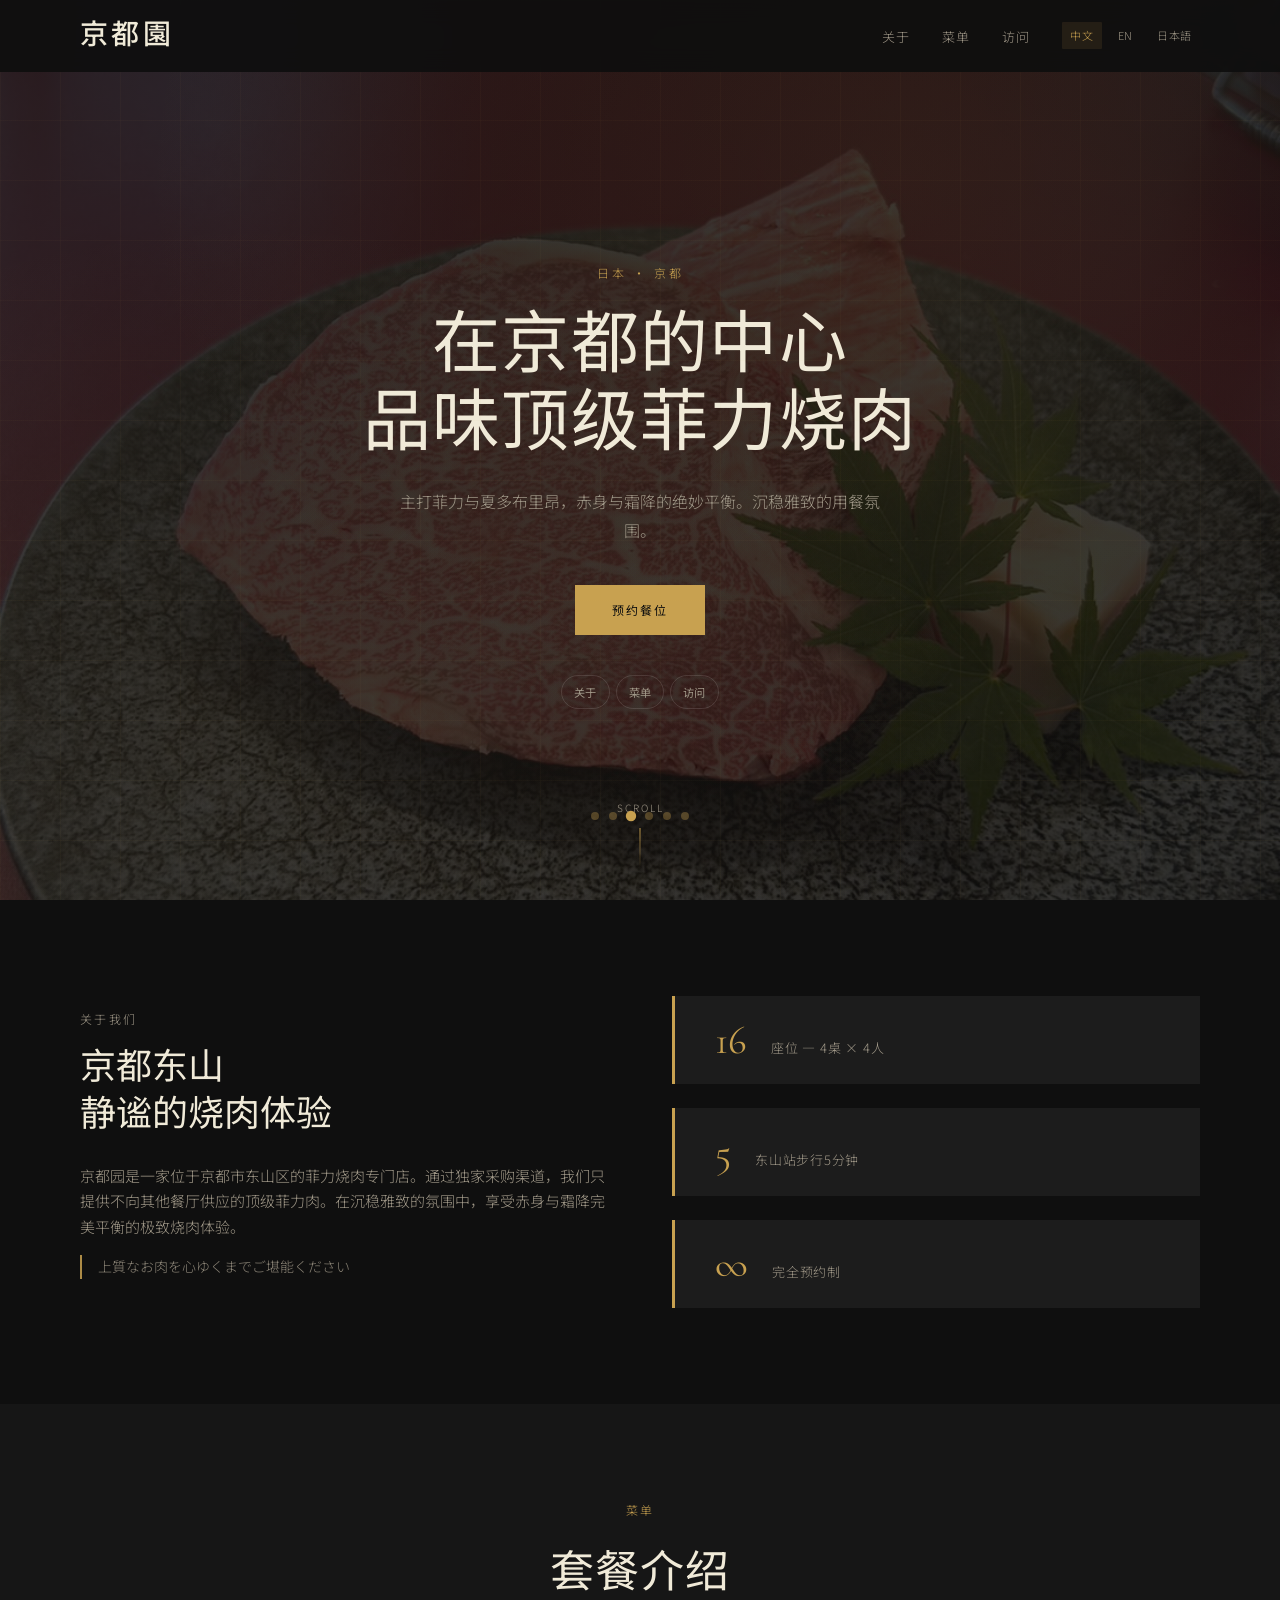
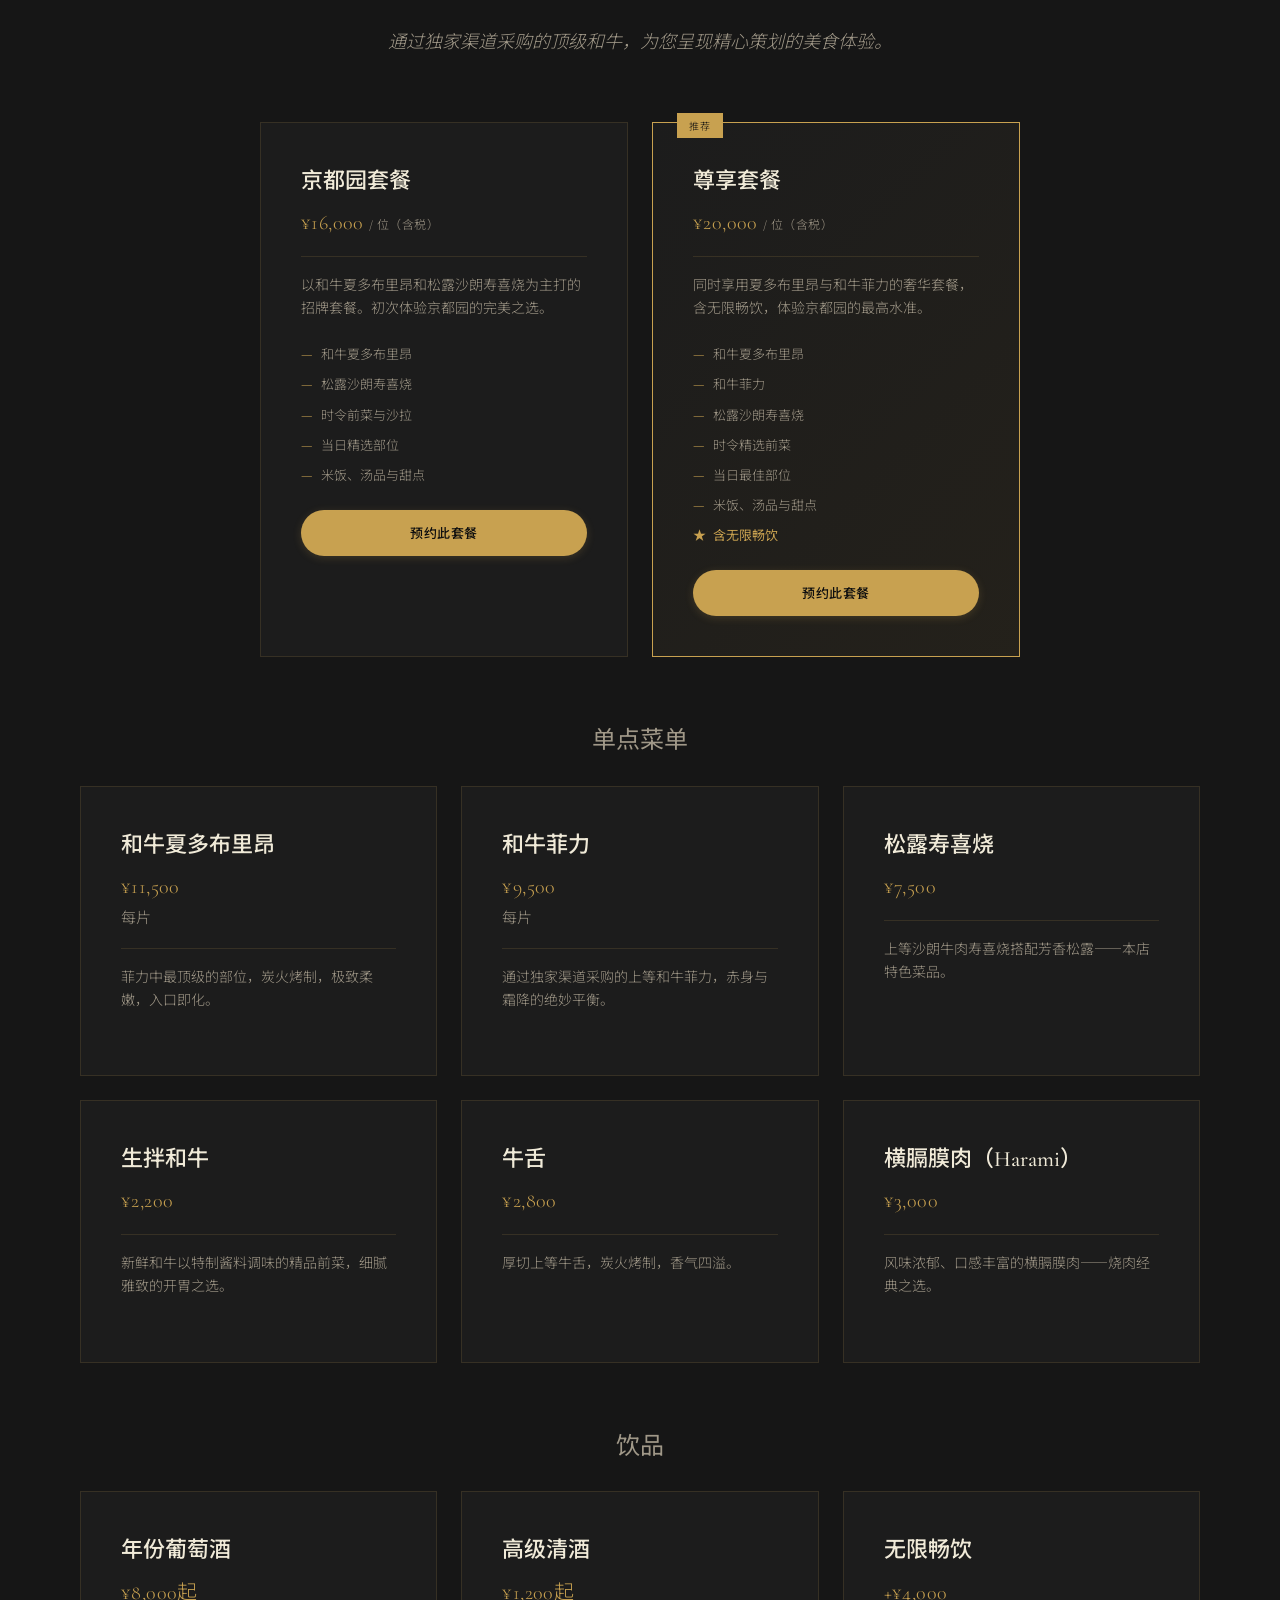
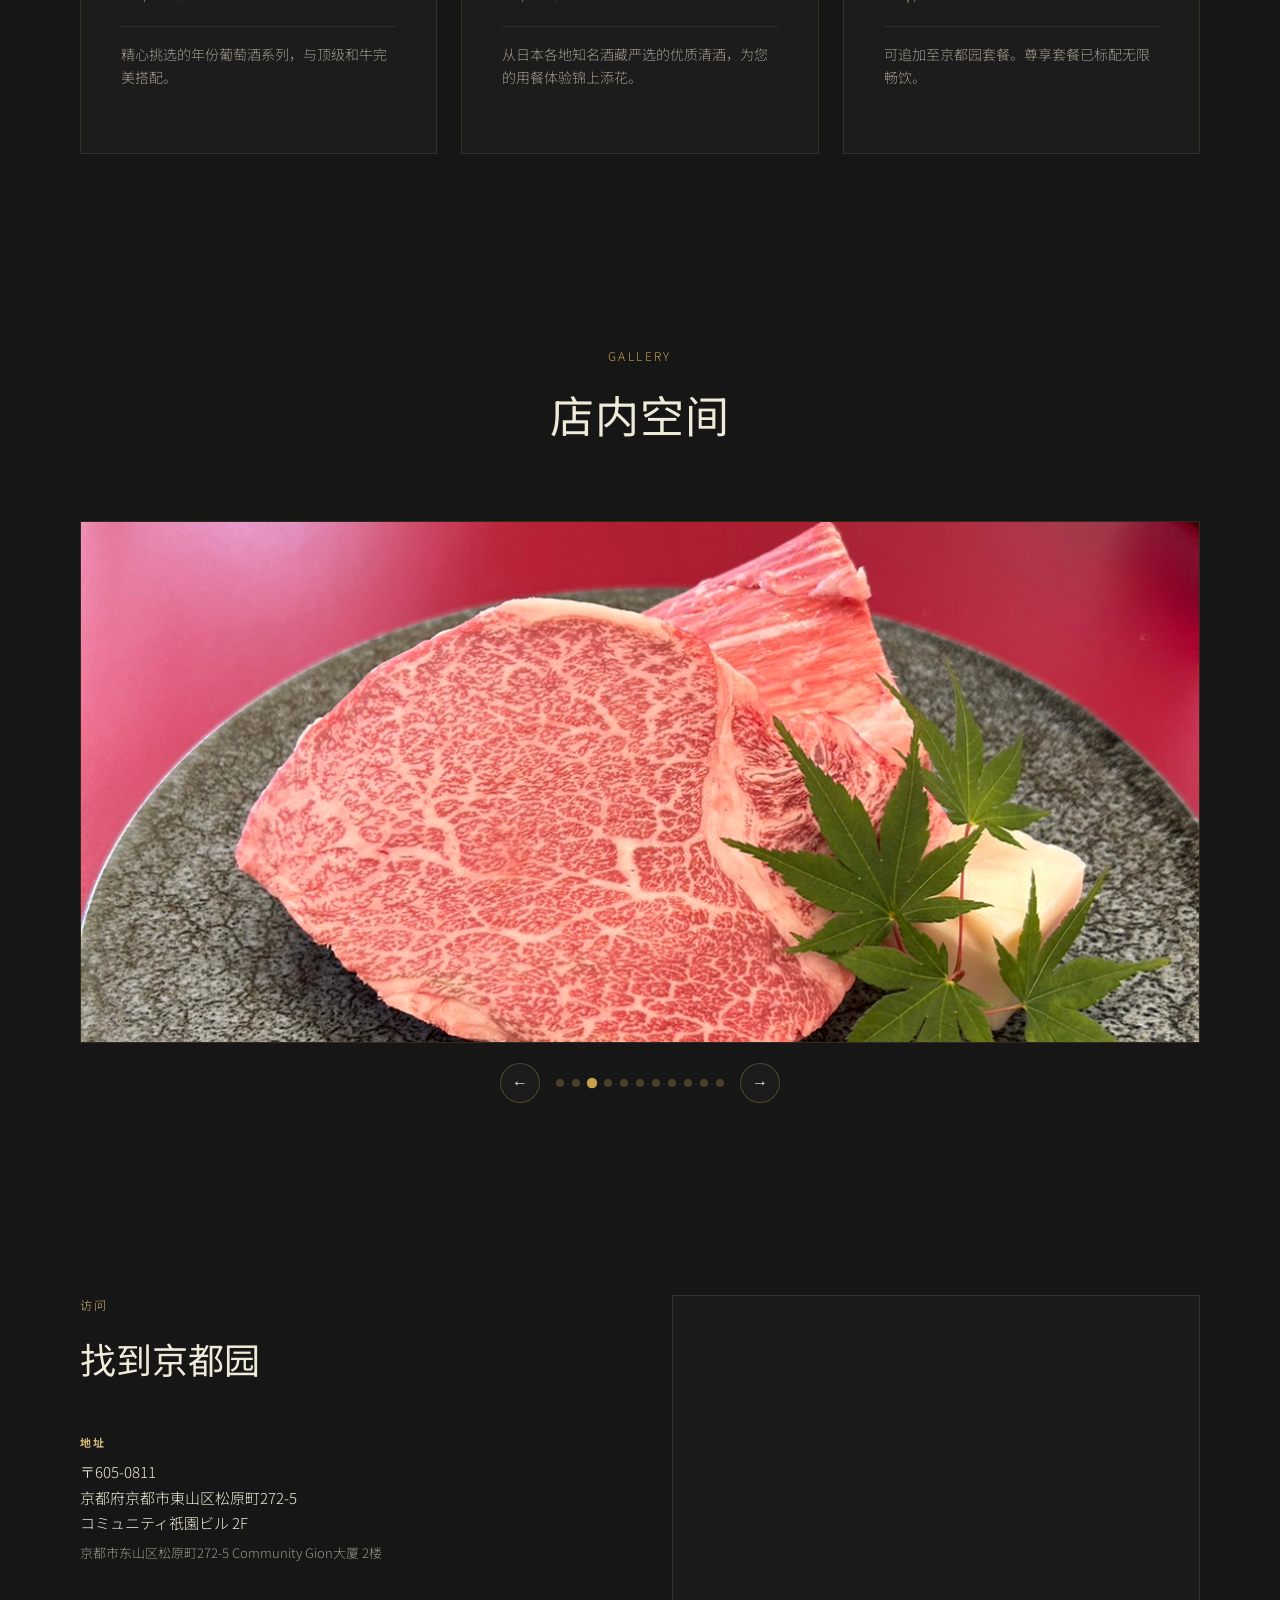
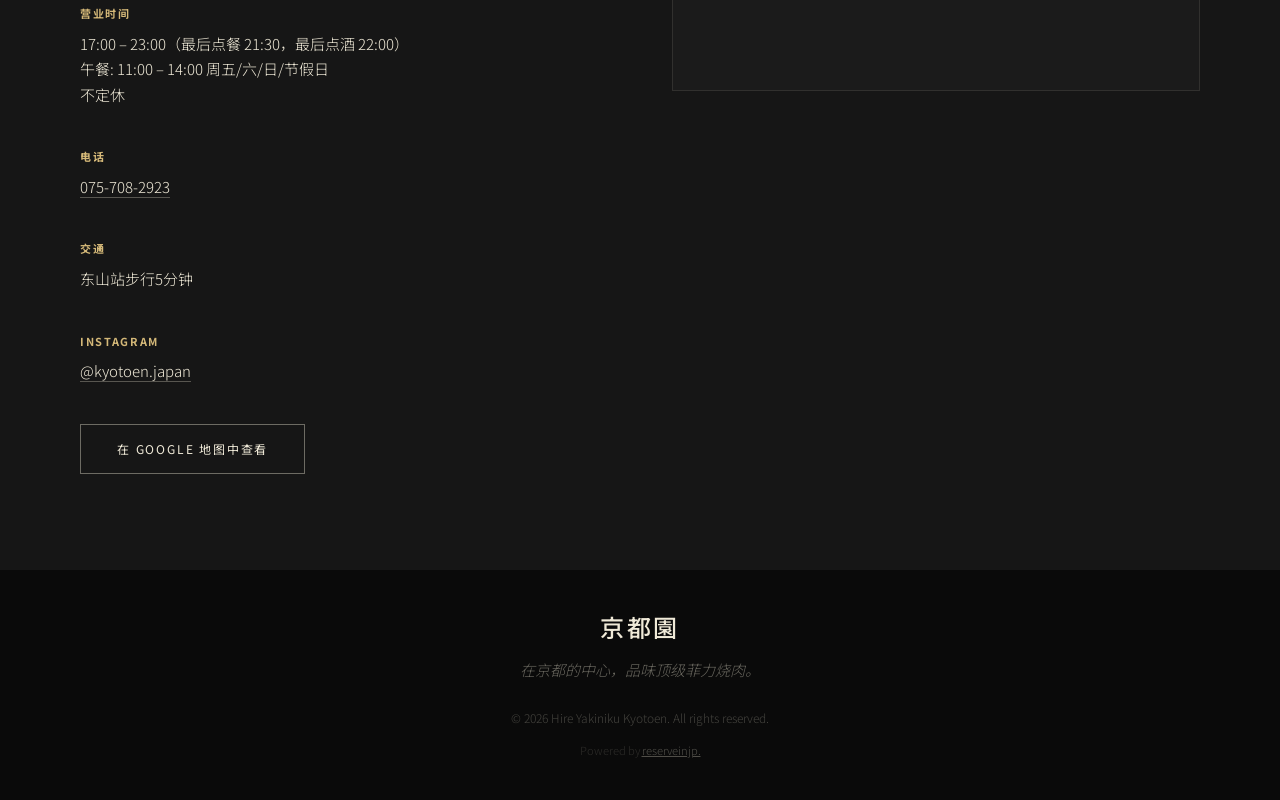
==== commit 0a6a4c18: "Enhance site with detailed menu, course reservation, and more images - Replace vague concept cards w" ====
--- a/cn/index.html
+++ b/cn/index.html
@@ -40,6 +40,8 @@
         <div class="hero-slide" style="background-image: url(../assets/images/interior-dining.jpg);"></div>
         <div class="hero-slide" style="background-image: url(../assets/images/interior-dining2.jpg);"></div>
         <div class="hero-slide" style="background-image: url(../assets/images/interior-group.jpg);"></div>
+        <div class="hero-slide" style="background-image: url(../assets/images/promo.jpg);"></div>
+        <div class="hero-slide" style="background-image: url(../assets/images/course-drink.jpg);"></div>
       </div>
       <div class="hero-grid-overlay"></div>
       <div class="hero-content container">
@@ -58,6 +60,8 @@
         <button class="hero-dot" data-index="1" aria-label="Slide 2"></button>
         <button class="hero-dot" data-index="2" aria-label="Slide 3"></button>
         <button class="hero-dot" data-index="3" aria-label="Slide 4"></button>
+        <button class="hero-dot" data-index="4" aria-label="Slide 5"></button>
+        <button class="hero-dot" data-index="5" aria-label="Slide 6"></button>
       </div>
       <div class="hero-scroll">
         <span>Scroll</span>
@@ -94,26 +98,125 @@
       <div class="container">
         <header class="section-header">
           <p class="section-label">菜单</p>
-          <h2>Our Offerings</h2>
-          <p class="section-sub">顶级肉品、精选套餐、丰富酒水。</p>
+          <h2>套餐介绍</h2>
+          <p class="section-sub">通过独家渠道采购的顶级和牛，为您呈现精心策划的美食体验。</p>
         </header>
-        <div class="service-grid">
-          <article class="concept-card">
-            <div class="concept-icon">&#x1F969;</div>
-            <h3>套餐<br><small style="font-weight:300;font-size:0.85rem;">COURSE</small></h3>
-            <p>无论是想大快朵颐还是品尝多种部位，都能找到适合您心情的套餐。</p>
+
+        <!-- Course Cards -->
+        <div class="service-grid service-grid-2">
+          <article class="service-card">
+            <div class="service-card-header">
+              <h3>京都园套餐</h3>
+              <p class="price">¥16,000 <span style="font-size:0.75rem;color:var(--text-muted);font-weight:300;">/ 位（含税）</span></p>
+            </div>
+            <p class="service-desc">以和牛夏多布里昂和松露沙朗寿喜烧为主打的招牌套餐。初次体验京都园的完美之选。</p>
+            <ul class="includes">
+              <li>和牛夏多布里昂</li>
+              <li>松露沙朗寿喜烧</li>
+              <li>时令前菜与沙拉</li>
+              <li>当日精选部位</li>
+              <li>米饭、汤品与甜点</li>
+            </ul>
+            <a href="../booking.html?course=kyotoen" class="btn-reserve">预约此套餐</a>
           </article>
-          <article class="concept-card featured">
-            <span class="badge">招牌</span>
-            <div class="concept-icon">&#x1F402;</div>
-            <h3>单点<br><small style="font-weight:300;font-size:0.85rem;">FOOD</small></h3>
-            <p>通过独家渠道采购的高品质菲力肉，体验在其他餐厅无法品尝到的夏多布里昂和顶级部位。</p>
+
+          <article class="service-card featured">
+            <span class="badge">推荐</span>
+            <div class="service-card-header">
+              <h3>尊享套餐</h3>
+              <p class="price">¥20,000 <span style="font-size:0.75rem;color:var(--text-muted);font-weight:300;">/ 位（含税）</span></p>
+            </div>
+            <p class="service-desc">同时享用夏多布里昂与和牛菲力的奢华套餐，含无限畅饮，体验京都园的最高水准。</p>
+            <ul class="includes">
+              <li>和牛夏多布里昂</li>
+              <li>和牛菲力</li>
+              <li>松露沙朗寿喜烧</li>
+              <li>时令精选前菜</li>
+              <li>当日最佳部位</li>
+              <li>米饭、汤品与甜点</li>
+              <li class="gift">含无限畅饮</li>
+            </ul>
+            <a href="../booking.html?course=premium" class="btn-reserve">预约此套餐</a>
           </article>
-          <article class="concept-card">
-            <div class="concept-icon">&#x1F377;</div>
-            <h3>饮品<br><small style="font-weight:300;font-size:0.85rem;">DRINK</small></h3>
-            <p>从经典酒款到年份葡萄酒、高级清酒，丰富的饮品选择为您的用餐体验锦上添花。</p>
-          </article>
+        </div>
+
+        <!-- A La Carte -->
+        <div class="subsection">
+          <h3 class="subsection-title">单点菜单</h3>
+          <div class="service-grid">
+            <article class="service-card">
+              <div class="service-card-header">
+                <h3>和牛夏多布里昂</h3>
+                <p class="price">¥11,500</p>
+                <p class="price-sub">每片</p>
+              </div>
+              <p class="service-desc">菲力中最顶级的部位，炭火烤制，极致柔嫩，入口即化。</p>
+            </article>
+            <article class="service-card">
+              <div class="service-card-header">
+                <h3>和牛菲力</h3>
+                <p class="price">¥9,500</p>
+                <p class="price-sub">每片</p>
+              </div>
+              <p class="service-desc">通过独家渠道采购的上等和牛菲力，赤身与霜降的绝妙平衡。</p>
+            </article>
+            <article class="service-card">
+              <div class="service-card-header">
+                <h3>松露寿喜烧</h3>
+                <p class="price">¥7,500</p>
+              </div>
+              <p class="service-desc">上等沙朗牛肉寿喜烧搭配芳香松露——本店特色菜品。</p>
+            </article>
+            <article class="service-card">
+              <div class="service-card-header">
+                <h3>生拌和牛</h3>
+                <p class="price">¥2,200</p>
+              </div>
+              <p class="service-desc">新鲜和牛以特制酱料调味的精品前菜，细腻雅致的开胃之选。</p>
+            </article>
+            <article class="service-card">
+              <div class="service-card-header">
+                <h3>牛舌</h3>
+                <p class="price">¥2,800</p>
+              </div>
+              <p class="service-desc">厚切上等牛舌，炭火烤制，香气四溢。</p>
+            </article>
+            <article class="service-card">
+              <div class="service-card-header">
+                <h3>横膈膜肉（Harami）</h3>
+                <p class="price">¥3,000</p>
+              </div>
+              <p class="service-desc">风味浓郁、口感丰富的横膈膜肉——烧肉经典之选。</p>
+            </article>
+          </div>
+        </div>
+
+        <!-- Drinks -->
+        <div class="subsection">
+          <h3 class="subsection-title">饮品</h3>
+          <div class="service-grid">
+            <article class="service-card">
+              <div class="service-card-header">
+                <h3>年份葡萄酒</h3>
+                <p class="price">¥8,000起</p>
+              </div>
+              <p class="service-desc">精心挑选的年份葡萄酒系列，与顶级和牛完美搭配。</p>
+            </article>
+            <article class="service-card">
+              <div class="service-card-header">
+                <h3>高级清酒</h3>
+                <p class="price">¥1,200起</p>
+              </div>
+              <p class="service-desc">从日本各地知名酒藏严选的优质清酒，为您的用餐体验锦上添花。</p>
+            </article>
+            <article class="service-card">
+              <div class="service-card-header">
+                <h3>无限畅饮</h3>
+                <p class="price">+¥4,000</p>
+              </div>
+              <p class="service-desc">可追加至京都园套餐。尊享套餐已标配无限畅饮。</p>
+            </article>
+          </div>
         </div>
       </div>
     </section>
@@ -127,10 +230,10 @@
         <div class="env-carousel" id="envCarousel">
           <div class="env-carousel-track" id="envTrack">
             <div class="env-carousel-slide">
-              <img src="../assets/images/yakiniku-meat.jpg" alt="京都园 店内" loading="lazy">
-            </div>
-            <div class="env-carousel-slide">
-              <img src="../assets/images/interior-dining.jpg" alt="京都园 内装" loading="lazy">
+              <img src="../assets/images/yakiniku-meat.jpg" alt="京都园 夏多布里昂" loading="lazy">
+            </div>
+            <div class="env-carousel-slide">
+              <img src="../assets/images/interior-dining.jpg" alt="京都园 店内" loading="lazy">
             </div>
             <div class="env-carousel-slide">
               <img src="../assets/images/interior-dining2.jpg" alt="京都园 氛围" loading="lazy">
@@ -139,13 +242,25 @@
               <img src="../assets/images/interior-group.jpg" alt="京都园 体验" loading="lazy">
             </div>
             <div class="env-carousel-slide">
-              <img src="../assets/images/course-menu.jpg" alt="京都园 料理" loading="lazy">
-            </div>
-            <div class="env-carousel-slide">
-              <img src="../assets/images/food-menu.jpg" alt="京都园" loading="lazy">
-            </div>
-            <div class="env-carousel-slide">
-              <img src="../assets/images/drink-sake.jpg" alt="京都园" loading="lazy">
+              <img src="../assets/images/course-menu.jpg" alt="京都园 套餐料理" loading="lazy">
+            </div>
+            <div class="env-carousel-slide">
+              <img src="../assets/images/food-menu.jpg" alt="京都园 和牛" loading="lazy">
+            </div>
+            <div class="env-carousel-slide">
+              <img src="../assets/images/drink-sake.jpg" alt="京都园 清酒" loading="lazy">
+            </div>
+            <div class="env-carousel-slide">
+              <img src="../assets/images/drink-wine.jpg" alt="京都园 葡萄酒" loading="lazy">
+            </div>
+            <div class="env-carousel-slide">
+              <img src="../assets/images/drink-menu.jpg" alt="京都园 饮品" loading="lazy">
+            </div>
+            <div class="env-carousel-slide">
+              <img src="../assets/images/course-drink.jpg" alt="京都园 套餐饮品" loading="lazy">
+            </div>
+            <div class="env-carousel-slide">
+              <img src="../assets/images/promo.jpg" alt="京都园 宣传" loading="lazy">
             </div>
           </div>
         </div>
@@ -170,7 +285,7 @@
             </div>
             <div class="visit-item">
               <h4>营业时间</h4>
-              <p>15:00 – 23:00<br>不定休</p>
+              <p>17:00 – 23:00（最后点餐 21:30，最后点酒 22:00）<br>午餐: 11:00 – 14:00 周五/六/日/节假日<br>不定休</p>
             </div>
             <div class="visit-item">
               <h4>电话</h4>
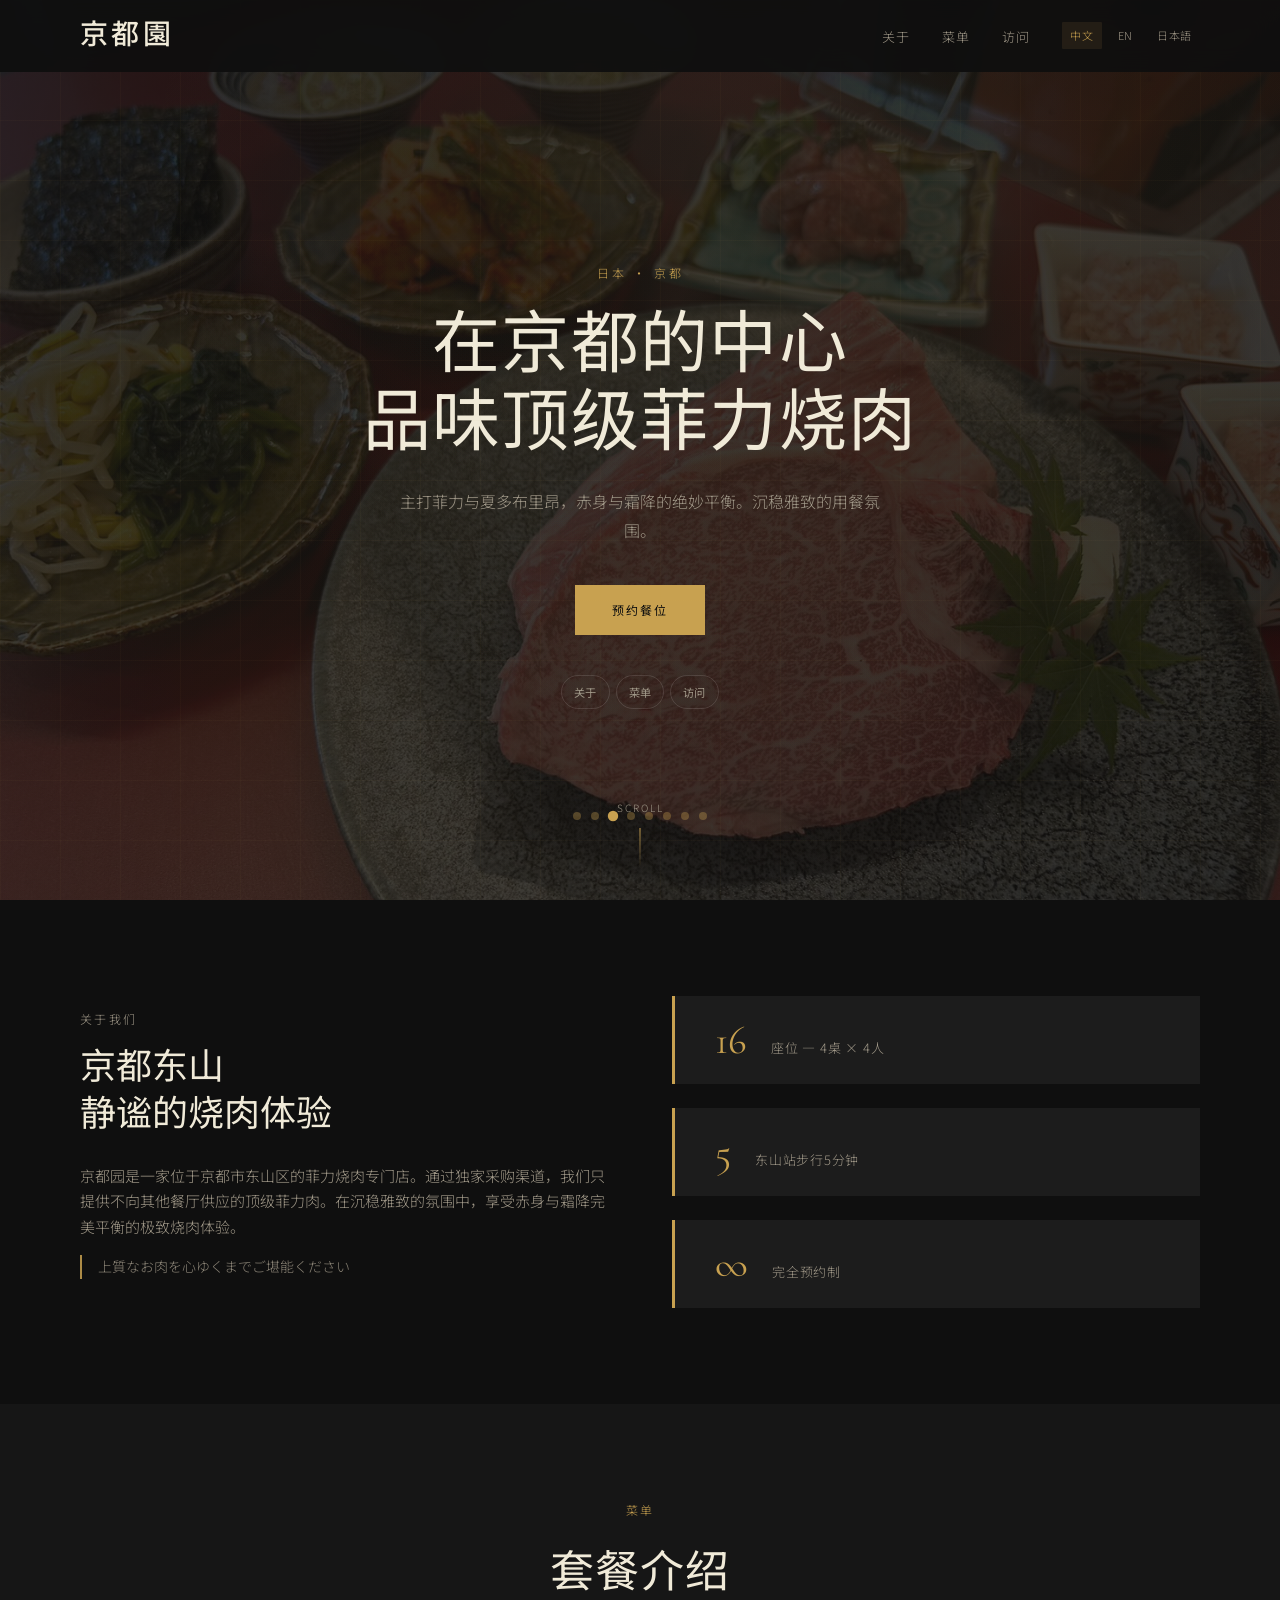
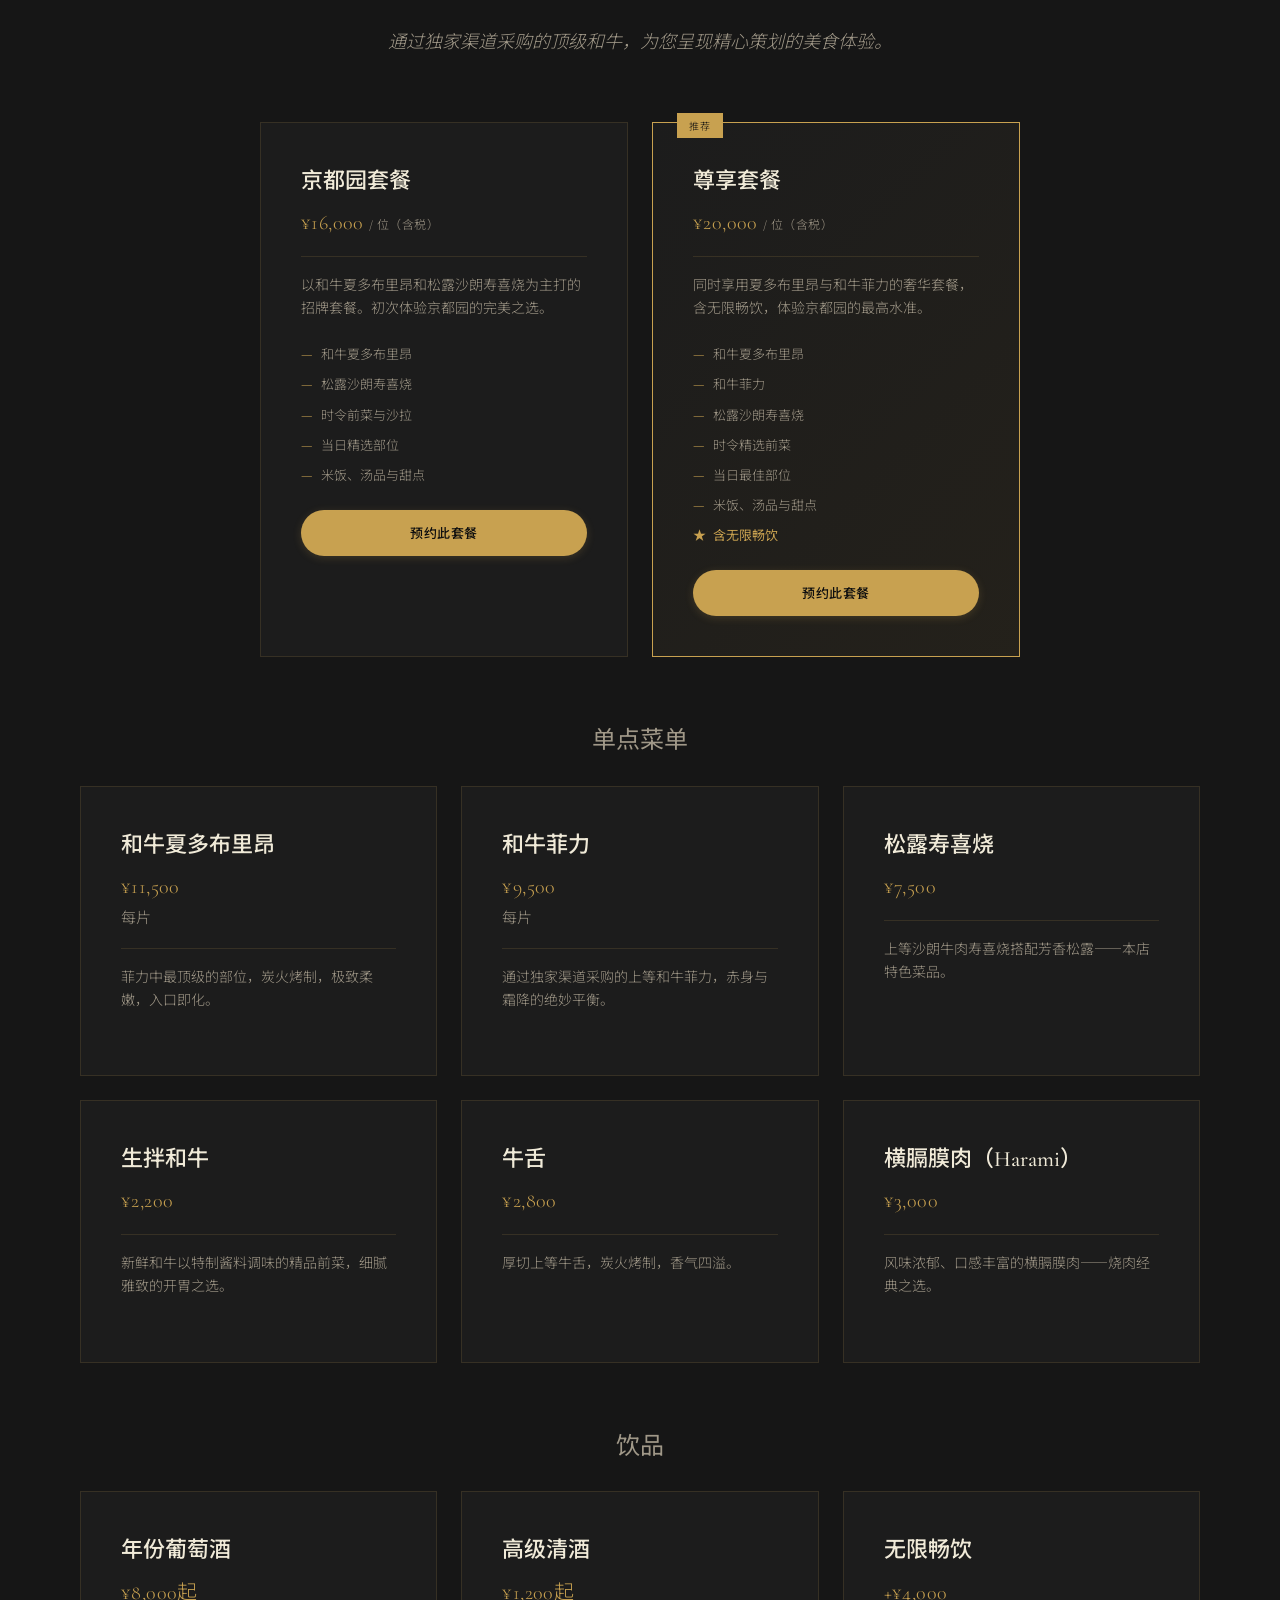
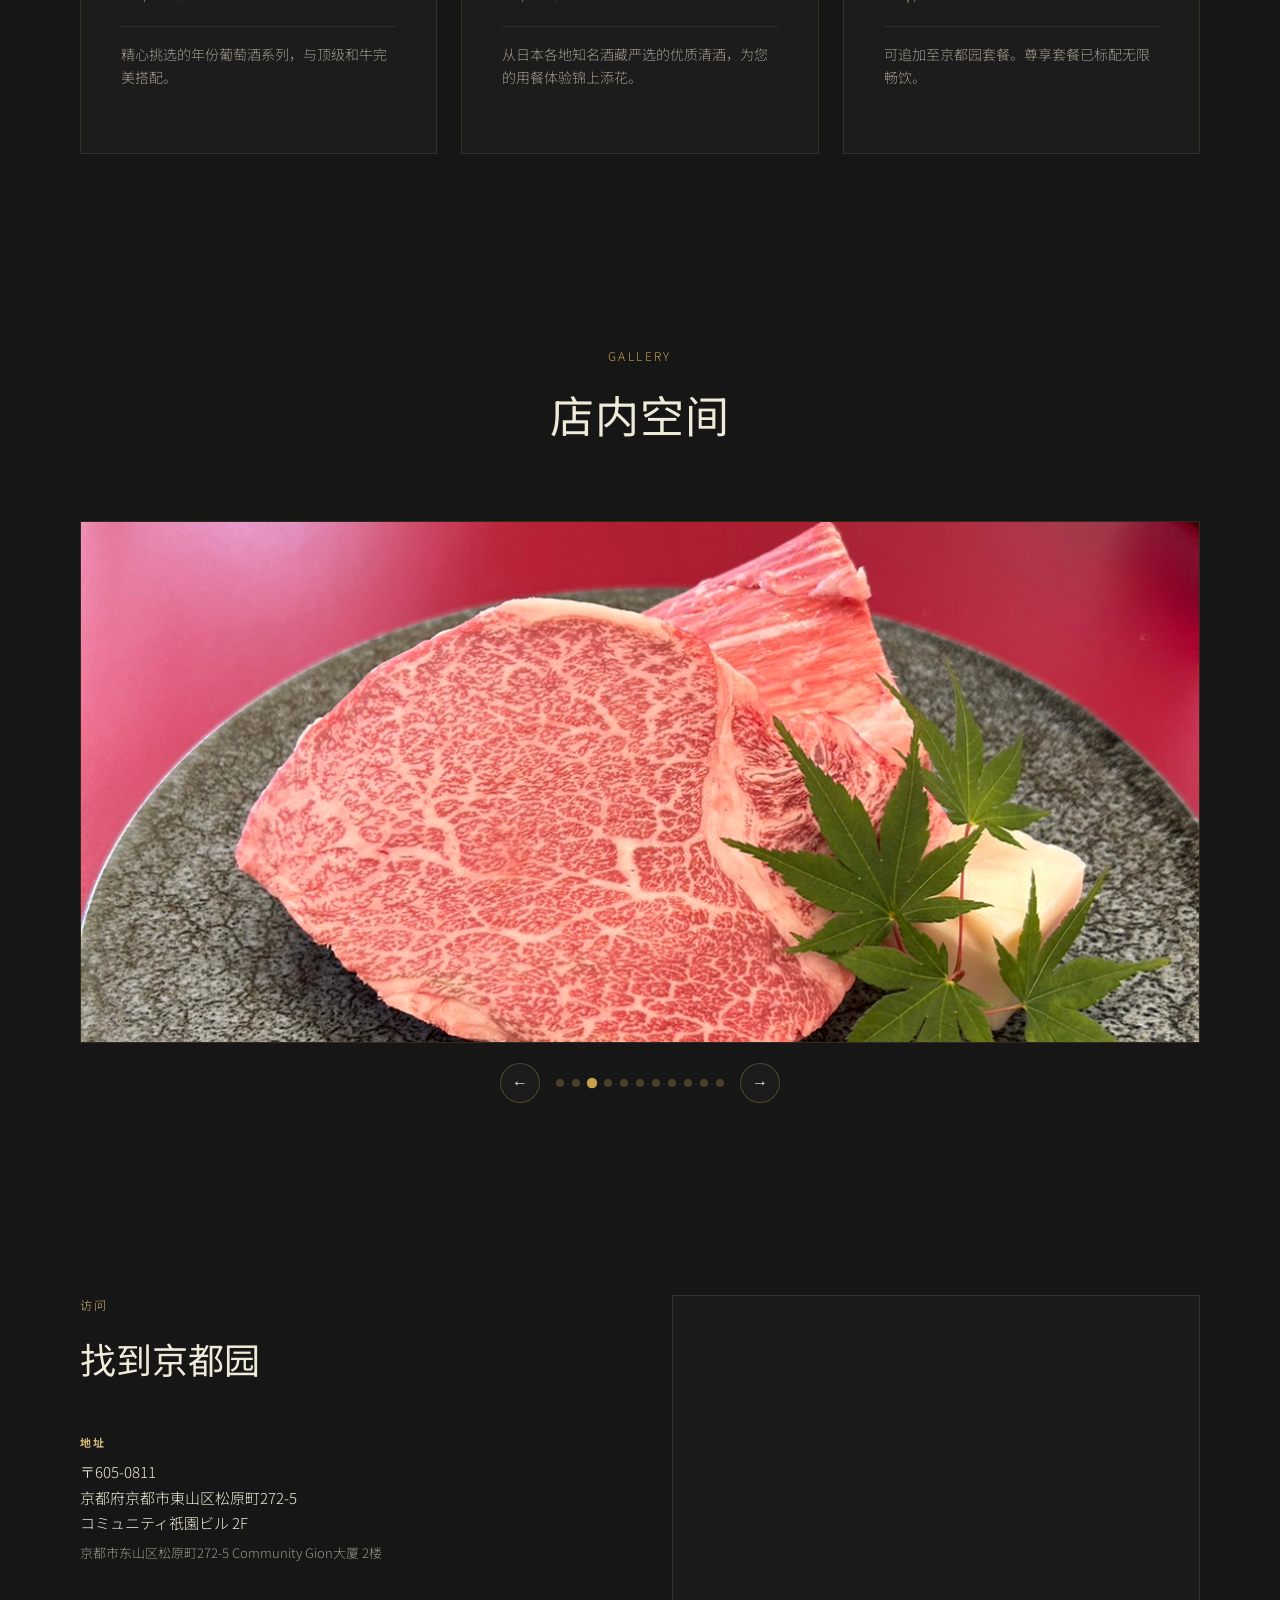
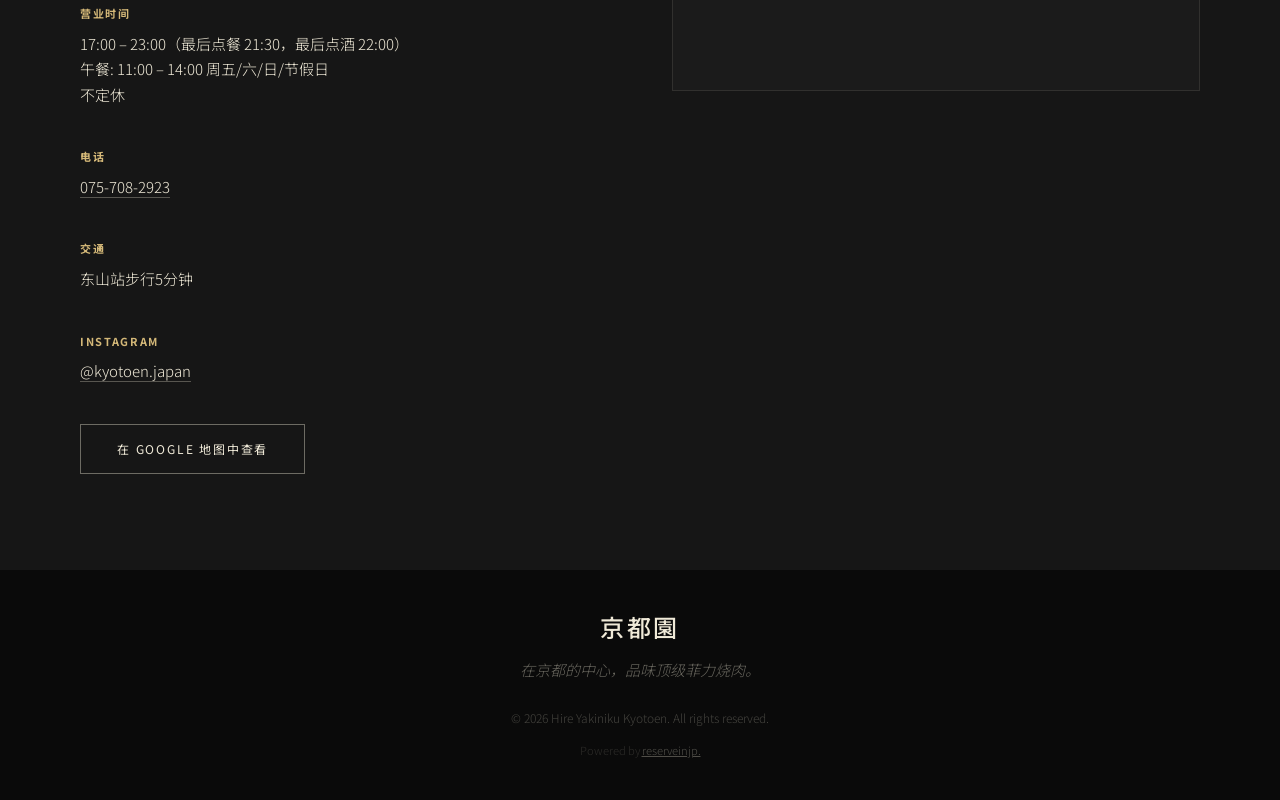
==== commit e865ef7c: "Update hero carousel: 8 slides with all large images for review - Replace menu/massage photos with p" ====
--- a/cn/index.html
+++ b/cn/index.html
@@ -36,12 +36,14 @@
   <main>
     <section class="hero">
       <div class="hero-carousel" id="heroCarousel">
-        <div class="hero-slide active" style="background-image: url(../assets/images/yakiniku-meat.jpg);"></div>
+        <div class="hero-slide active" style="background-image: url(../assets/images/drink-sake.jpg);"></div>
+        <div class="hero-slide" style="background-image: url(../assets/images/drink-wine.jpg);"></div>
         <div class="hero-slide" style="background-image: url(../assets/images/interior-dining.jpg);"></div>
         <div class="hero-slide" style="background-image: url(../assets/images/interior-dining2.jpg);"></div>
         <div class="hero-slide" style="background-image: url(../assets/images/interior-group.jpg);"></div>
         <div class="hero-slide" style="background-image: url(../assets/images/promo.jpg);"></div>
         <div class="hero-slide" style="background-image: url(../assets/images/course-drink.jpg);"></div>
+        <div class="hero-slide" style="background-image: url(../assets/images/yakiniku-meat.jpg);"></div>
       </div>
       <div class="hero-grid-overlay"></div>
       <div class="hero-content container">
@@ -62,6 +64,8 @@
         <button class="hero-dot" data-index="3" aria-label="Slide 4"></button>
         <button class="hero-dot" data-index="4" aria-label="Slide 5"></button>
         <button class="hero-dot" data-index="5" aria-label="Slide 6"></button>
+        <button class="hero-dot" data-index="6" aria-label="Slide 7"></button>
+        <button class="hero-dot" data-index="7" aria-label="Slide 8"></button>
       </div>
       <div class="hero-scroll">
         <span>Scroll</span>
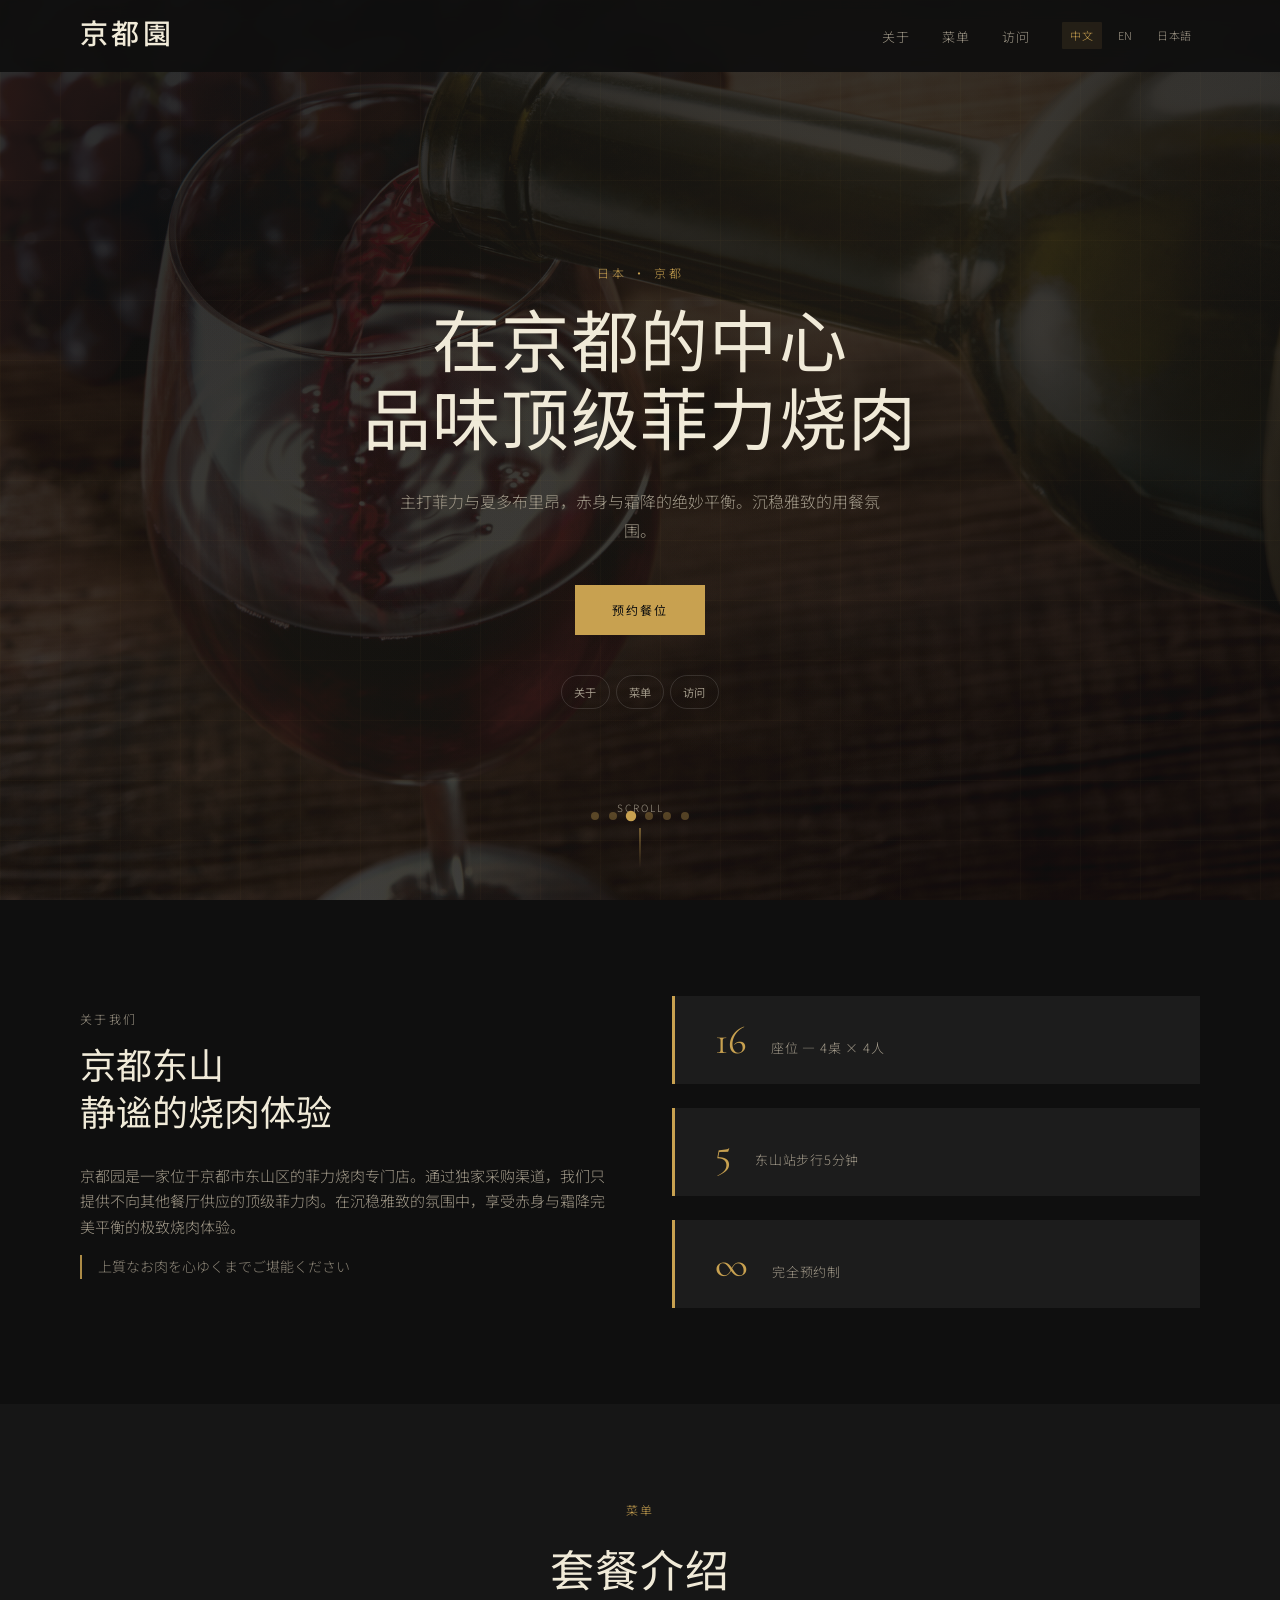
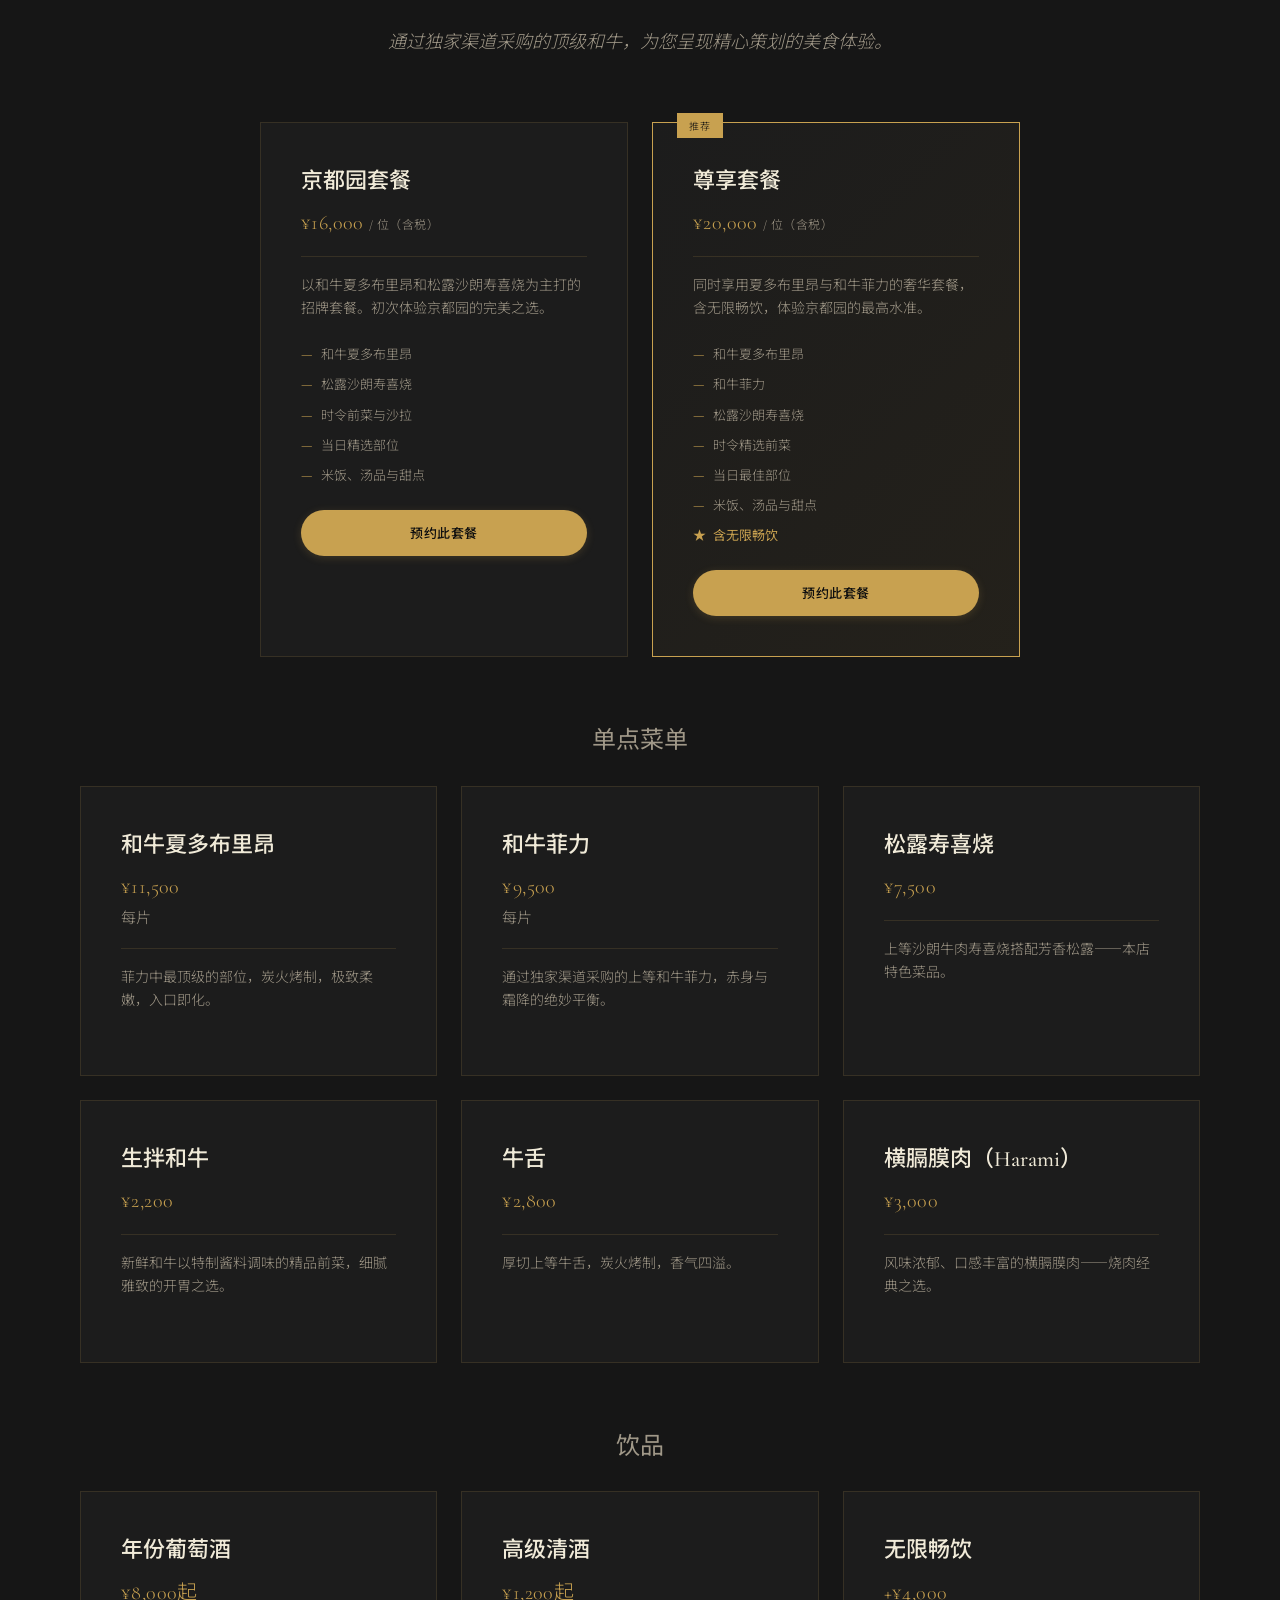
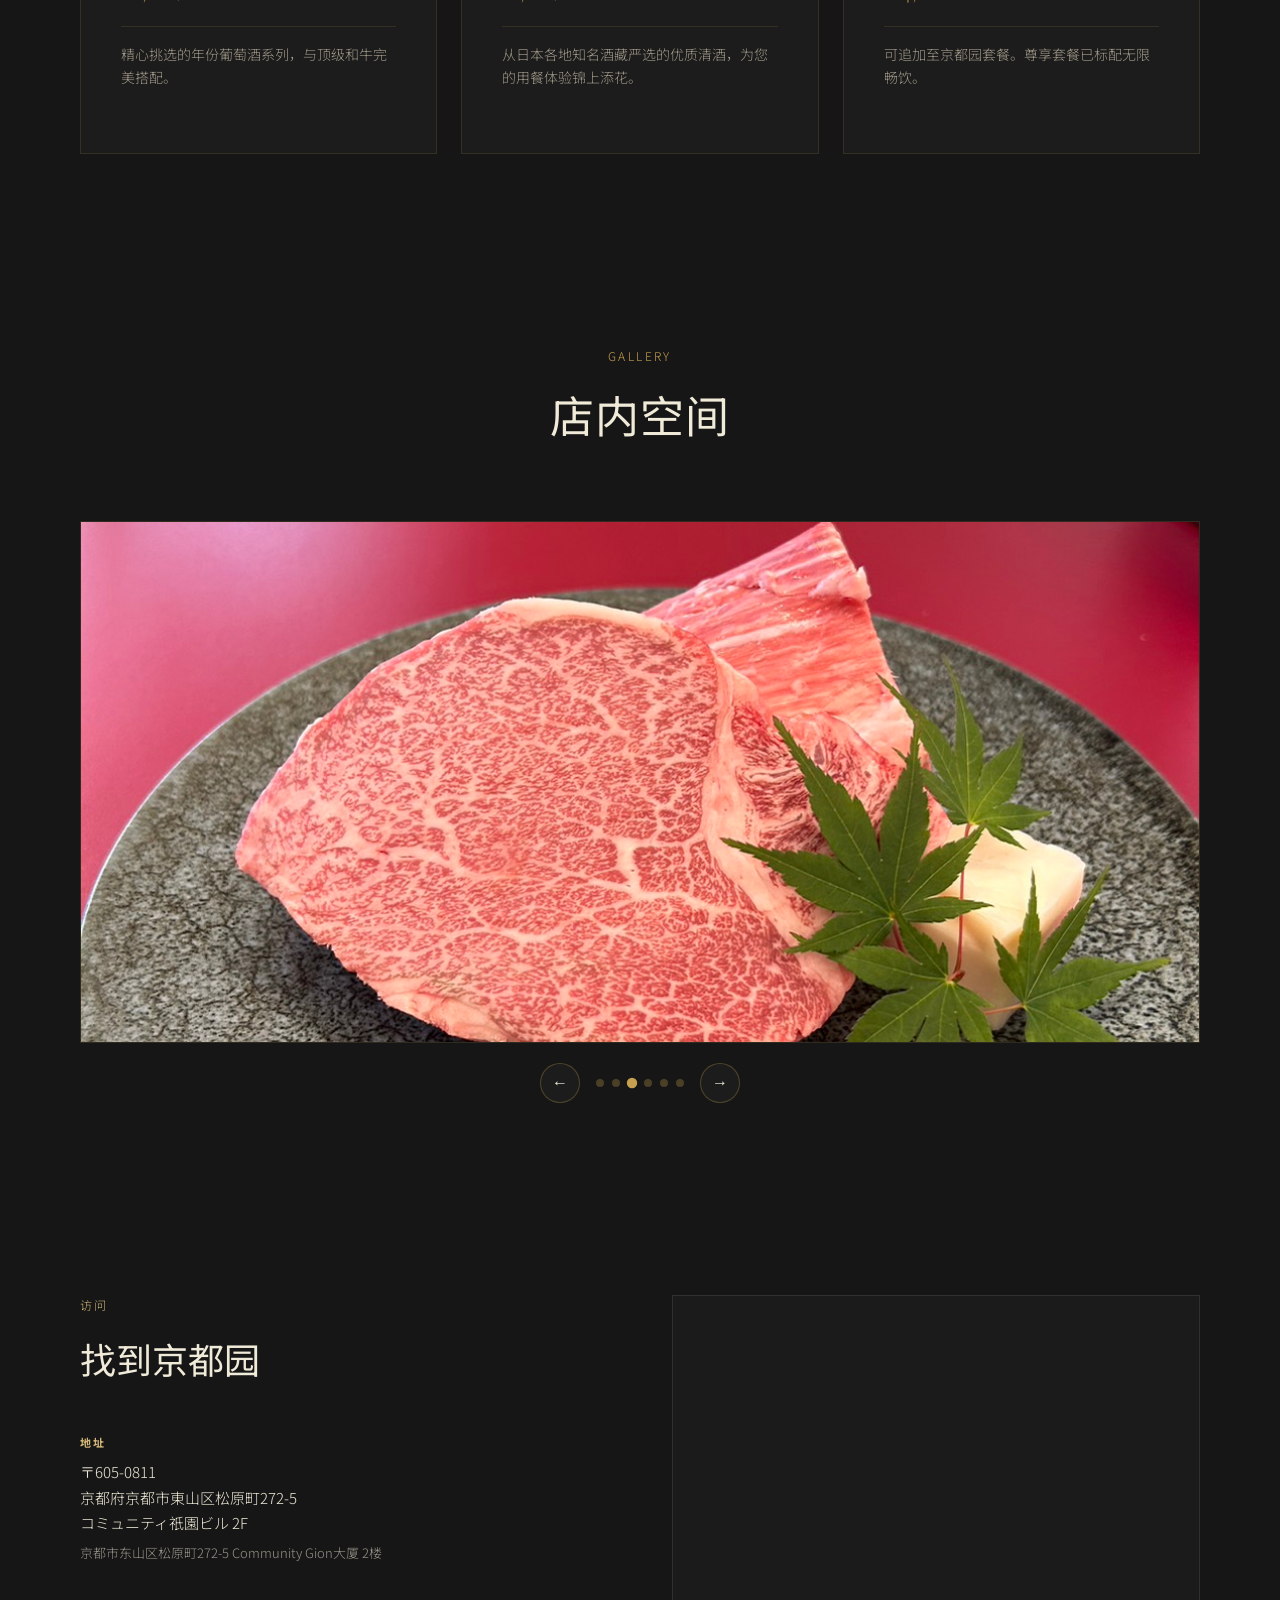
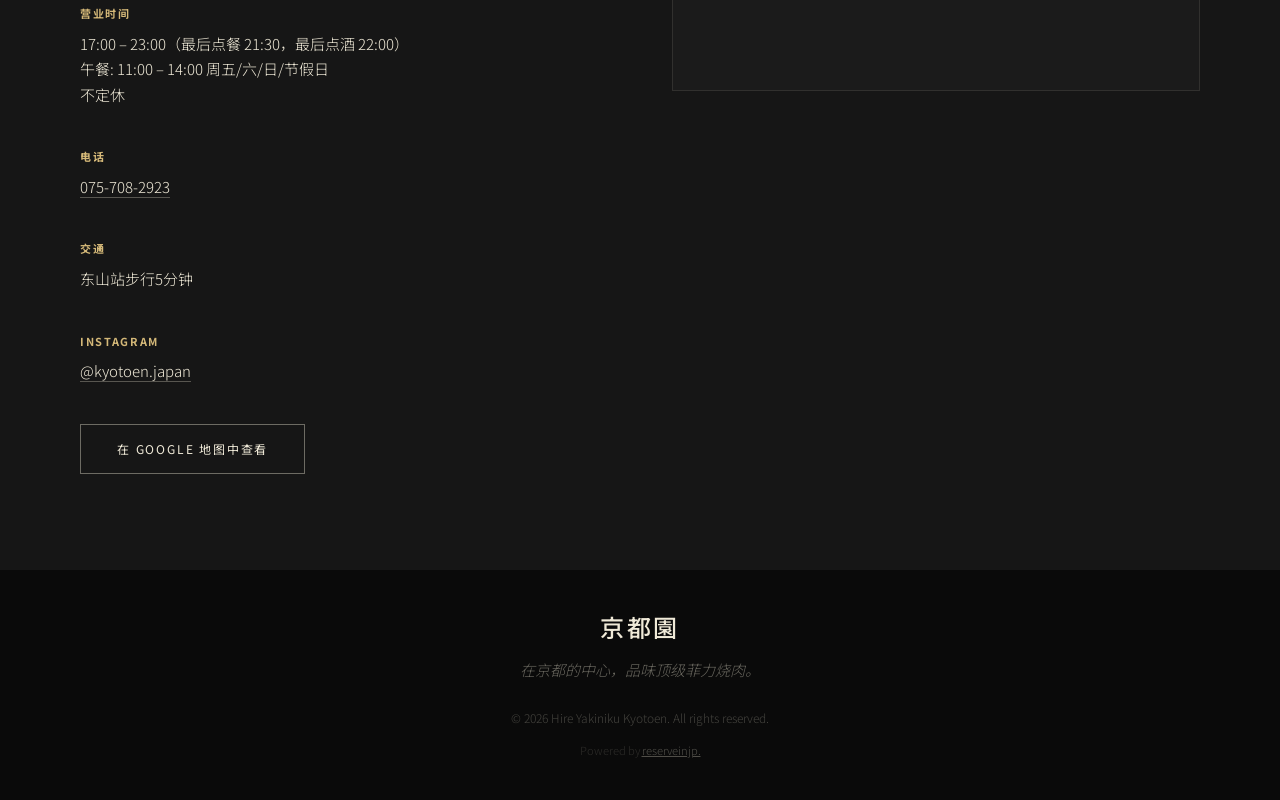
==== commit 5f36cbd7: "Filter hero and gallery: keep drink+food, remove menu+massage images - Hero: 6 slides, drinks and fo" ====
--- a/cn/index.html
+++ b/cn/index.html
@@ -37,12 +37,10 @@
     <section class="hero">
       <div class="hero-carousel" id="heroCarousel">
         <div class="hero-slide active" style="background-image: url(../assets/images/drink-sake.jpg);"></div>
+        <div class="hero-slide" style="background-image: url(../assets/images/interior-dining.jpg);"></div>
         <div class="hero-slide" style="background-image: url(../assets/images/drink-wine.jpg);"></div>
-        <div class="hero-slide" style="background-image: url(../assets/images/interior-dining.jpg);"></div>
         <div class="hero-slide" style="background-image: url(../assets/images/interior-dining2.jpg);"></div>
         <div class="hero-slide" style="background-image: url(../assets/images/interior-group.jpg);"></div>
-        <div class="hero-slide" style="background-image: url(../assets/images/promo.jpg);"></div>
-        <div class="hero-slide" style="background-image: url(../assets/images/course-drink.jpg);"></div>
         <div class="hero-slide" style="background-image: url(../assets/images/yakiniku-meat.jpg);"></div>
       </div>
       <div class="hero-grid-overlay"></div>
@@ -64,8 +62,6 @@
         <button class="hero-dot" data-index="3" aria-label="Slide 4"></button>
         <button class="hero-dot" data-index="4" aria-label="Slide 5"></button>
         <button class="hero-dot" data-index="5" aria-label="Slide 6"></button>
-        <button class="hero-dot" data-index="6" aria-label="Slide 7"></button>
-        <button class="hero-dot" data-index="7" aria-label="Slide 8"></button>
       </div>
       <div class="hero-scroll">
         <span>Scroll</span>
@@ -234,37 +230,22 @@
         <div class="env-carousel" id="envCarousel">
           <div class="env-carousel-track" id="envTrack">
             <div class="env-carousel-slide">
-              <img src="../assets/images/yakiniku-meat.jpg" alt="京都园 夏多布里昂" loading="lazy">
-            </div>
-            <div class="env-carousel-slide">
               <img src="../assets/images/interior-dining.jpg" alt="京都园 店内" loading="lazy">
             </div>
             <div class="env-carousel-slide">
+              <img src="../assets/images/drink-sake.jpg" alt="京都园 清酒" loading="lazy">
+            </div>
+            <div class="env-carousel-slide">
               <img src="../assets/images/interior-dining2.jpg" alt="京都园 氛围" loading="lazy">
             </div>
             <div class="env-carousel-slide">
-              <img src="../assets/images/interior-group.jpg" alt="京都园 体验" loading="lazy">
-            </div>
-            <div class="env-carousel-slide">
-              <img src="../assets/images/course-menu.jpg" alt="京都园 套餐料理" loading="lazy">
-            </div>
-            <div class="env-carousel-slide">
-              <img src="../assets/images/food-menu.jpg" alt="京都园 和牛" loading="lazy">
-            </div>
-            <div class="env-carousel-slide">
-              <img src="../assets/images/drink-sake.jpg" alt="京都园 清酒" loading="lazy">
-            </div>
-            <div class="env-carousel-slide">
               <img src="../assets/images/drink-wine.jpg" alt="京都园 葡萄酒" loading="lazy">
             </div>
             <div class="env-carousel-slide">
-              <img src="../assets/images/drink-menu.jpg" alt="京都园 饮品" loading="lazy">
-            </div>
-            <div class="env-carousel-slide">
-              <img src="../assets/images/course-drink.jpg" alt="京都园 套餐饮品" loading="lazy">
-            </div>
-            <div class="env-carousel-slide">
-              <img src="../assets/images/promo.jpg" alt="京都园 宣传" loading="lazy">
+              <img src="../assets/images/interior-group.jpg" alt="京都园 料理" loading="lazy">
+            </div>
+            <div class="env-carousel-slide">
+              <img src="../assets/images/yakiniku-meat.jpg" alt="京都园 和牛" loading="lazy">
             </div>
           </div>
         </div>
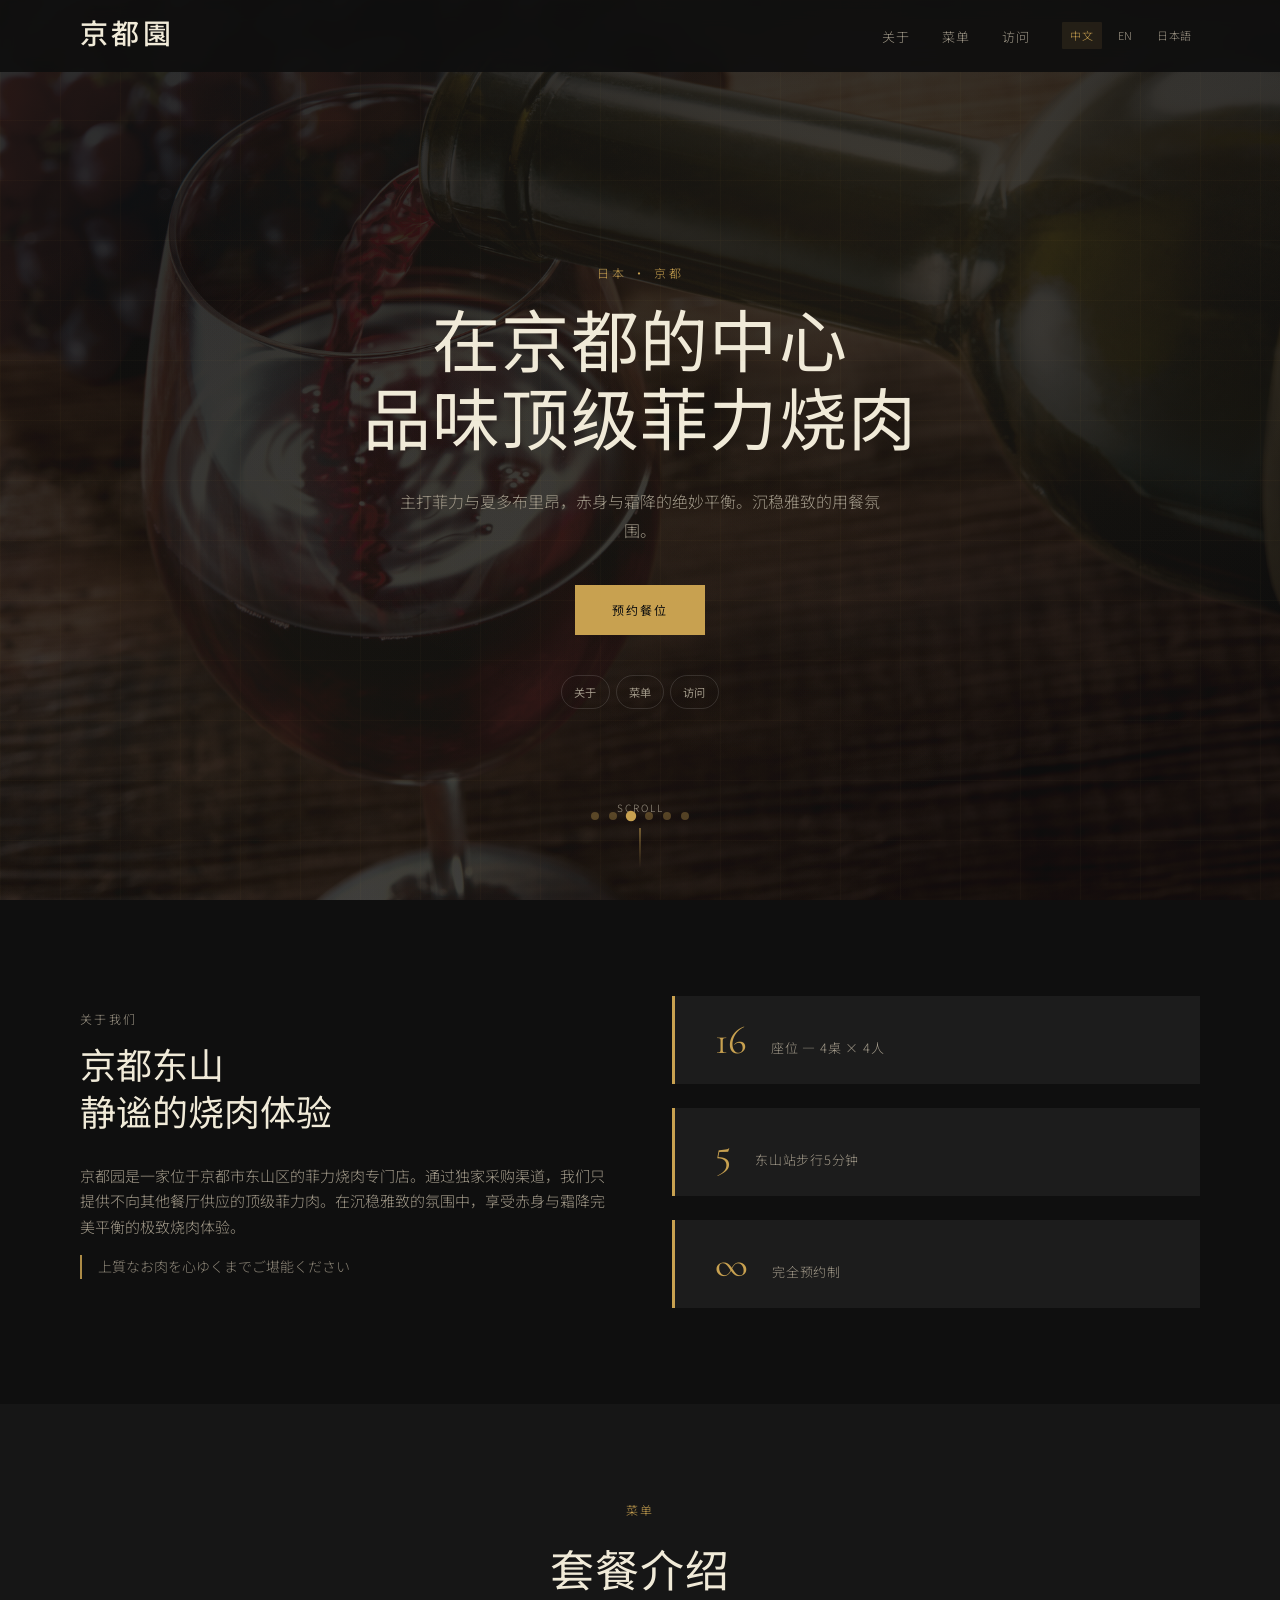
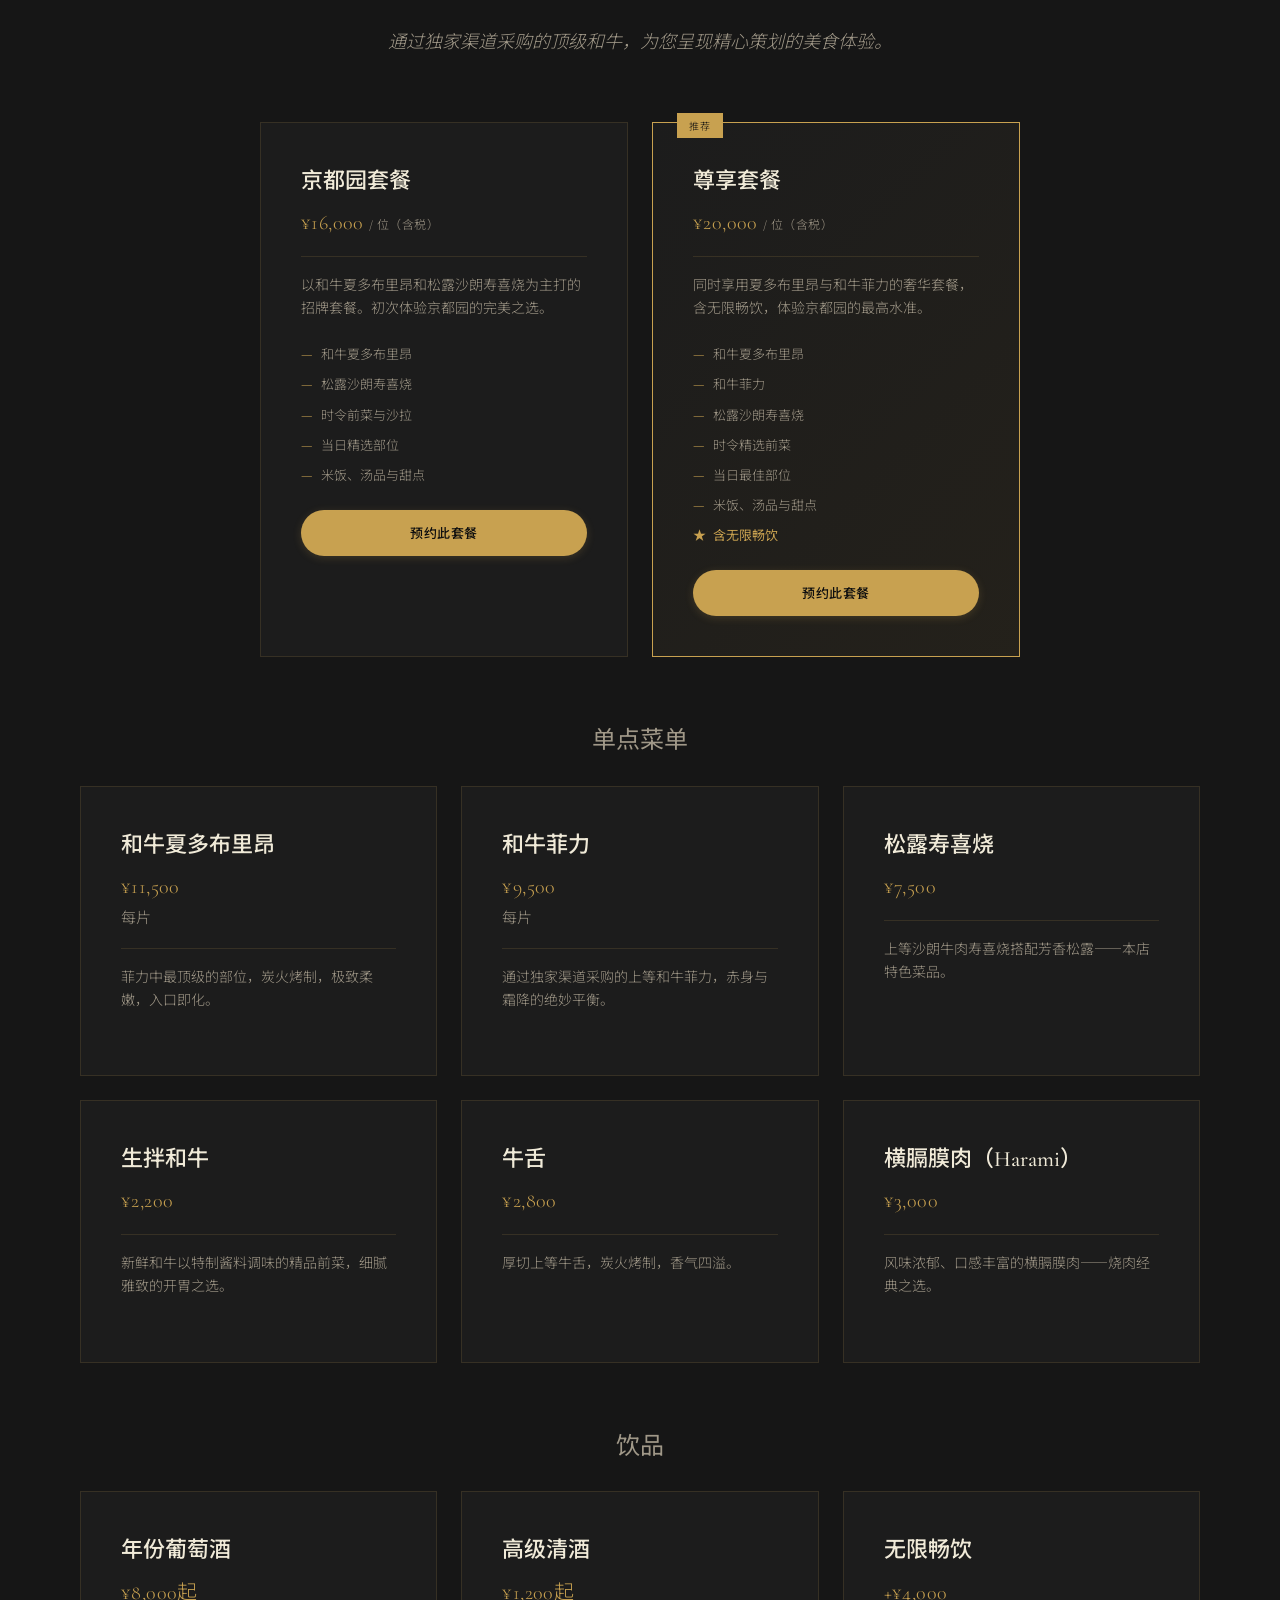
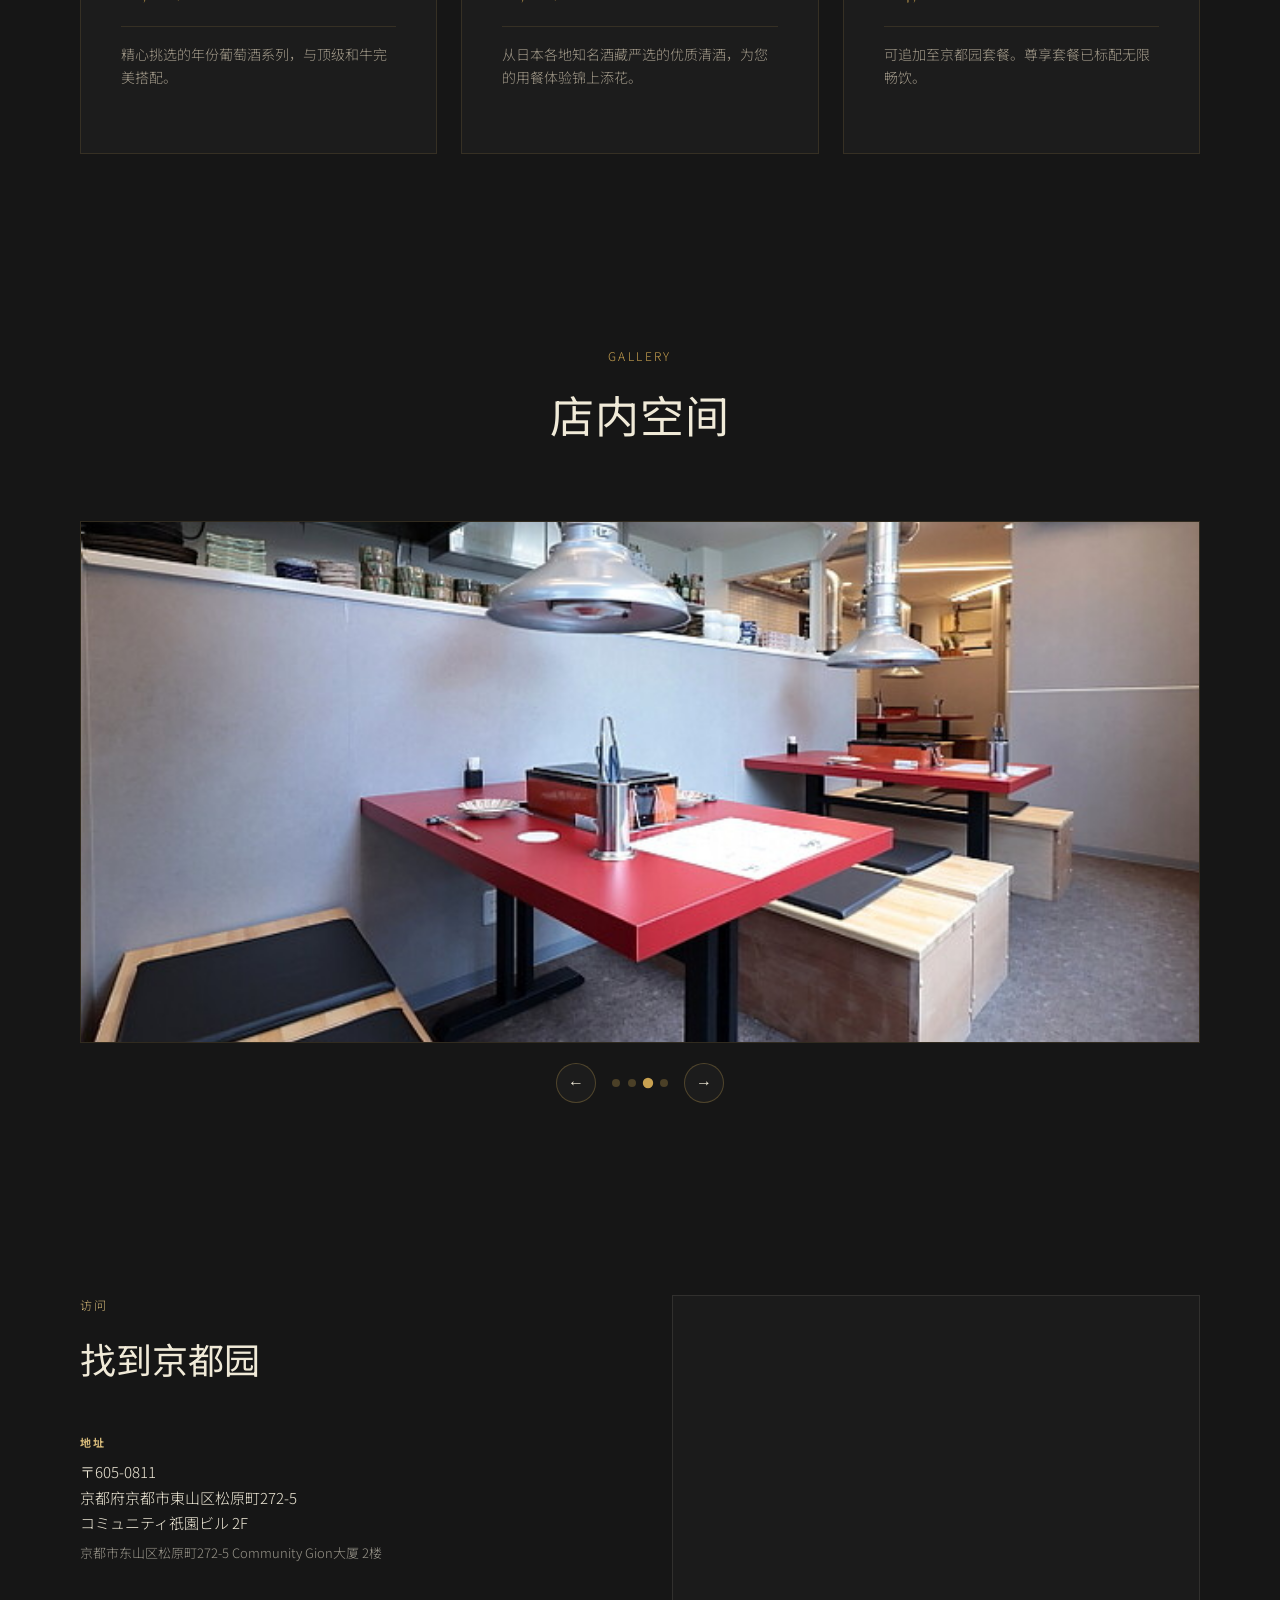
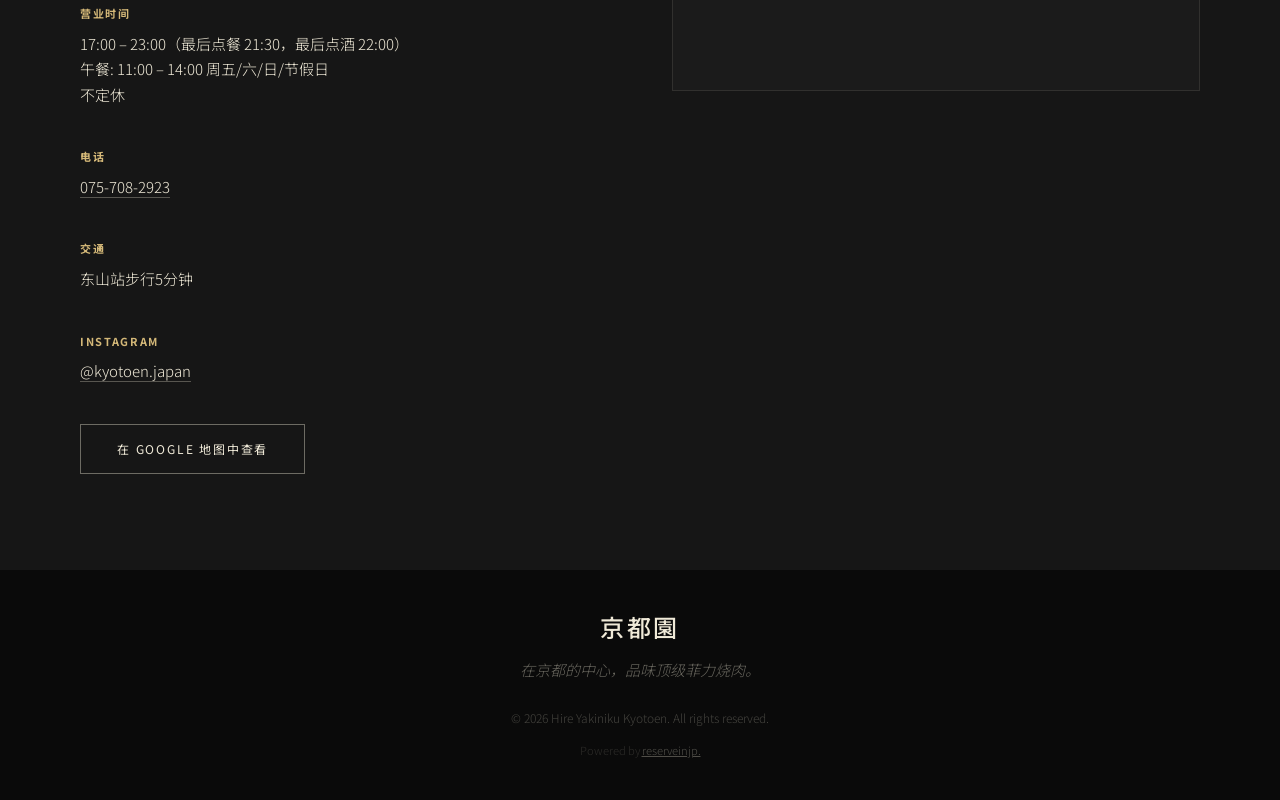
==== commit b494c1a9: "Replace gallery with new interior photos - Add 4 new interior images (interior-01 through interior-0" ====
--- a/cn/index.html
+++ b/cn/index.html
@@ -230,22 +230,16 @@
         <div class="env-carousel" id="envCarousel">
           <div class="env-carousel-track" id="envTrack">
             <div class="env-carousel-slide">
-              <img src="../assets/images/interior-dining.jpg" alt="京都园 店内" loading="lazy">
+              <img src="../assets/images/interior-01.jpg" alt="京都园 店内" loading="lazy">
             </div>
             <div class="env-carousel-slide">
-              <img src="../assets/images/drink-sake.jpg" alt="京都园 清酒" loading="lazy">
+              <img src="../assets/images/interior-02.jpg" alt="京都园 店内" loading="lazy">
             </div>
             <div class="env-carousel-slide">
-              <img src="../assets/images/interior-dining2.jpg" alt="京都园 氛围" loading="lazy">
+              <img src="../assets/images/interior-03.jpg" alt="京都园 店内" loading="lazy">
             </div>
             <div class="env-carousel-slide">
-              <img src="../assets/images/drink-wine.jpg" alt="京都园 葡萄酒" loading="lazy">
-            </div>
-            <div class="env-carousel-slide">
-              <img src="../assets/images/interior-group.jpg" alt="京都园 料理" loading="lazy">
-            </div>
-            <div class="env-carousel-slide">
-              <img src="../assets/images/yakiniku-meat.jpg" alt="京都园 和牛" loading="lazy">
+              <img src="../assets/images/interior-04.jpg" alt="京都园 店内" loading="lazy">
             </div>
           </div>
         </div>
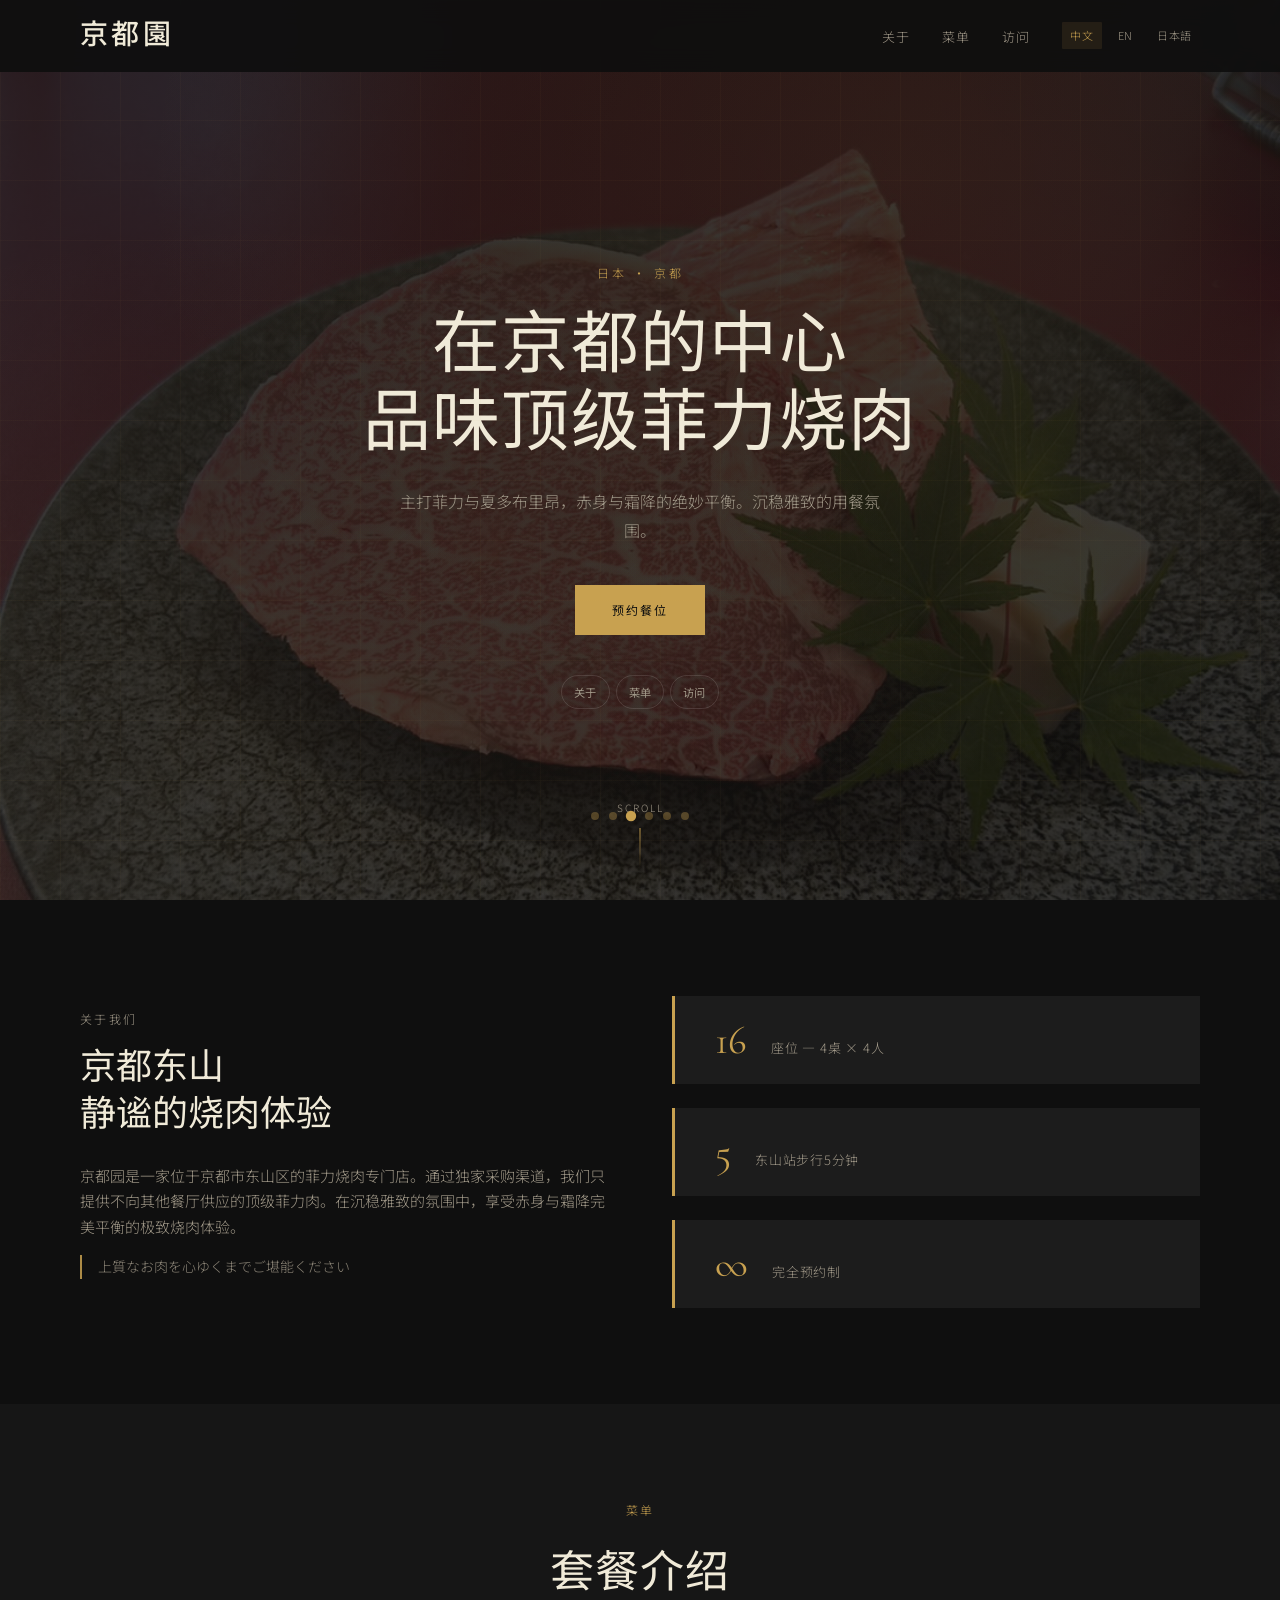
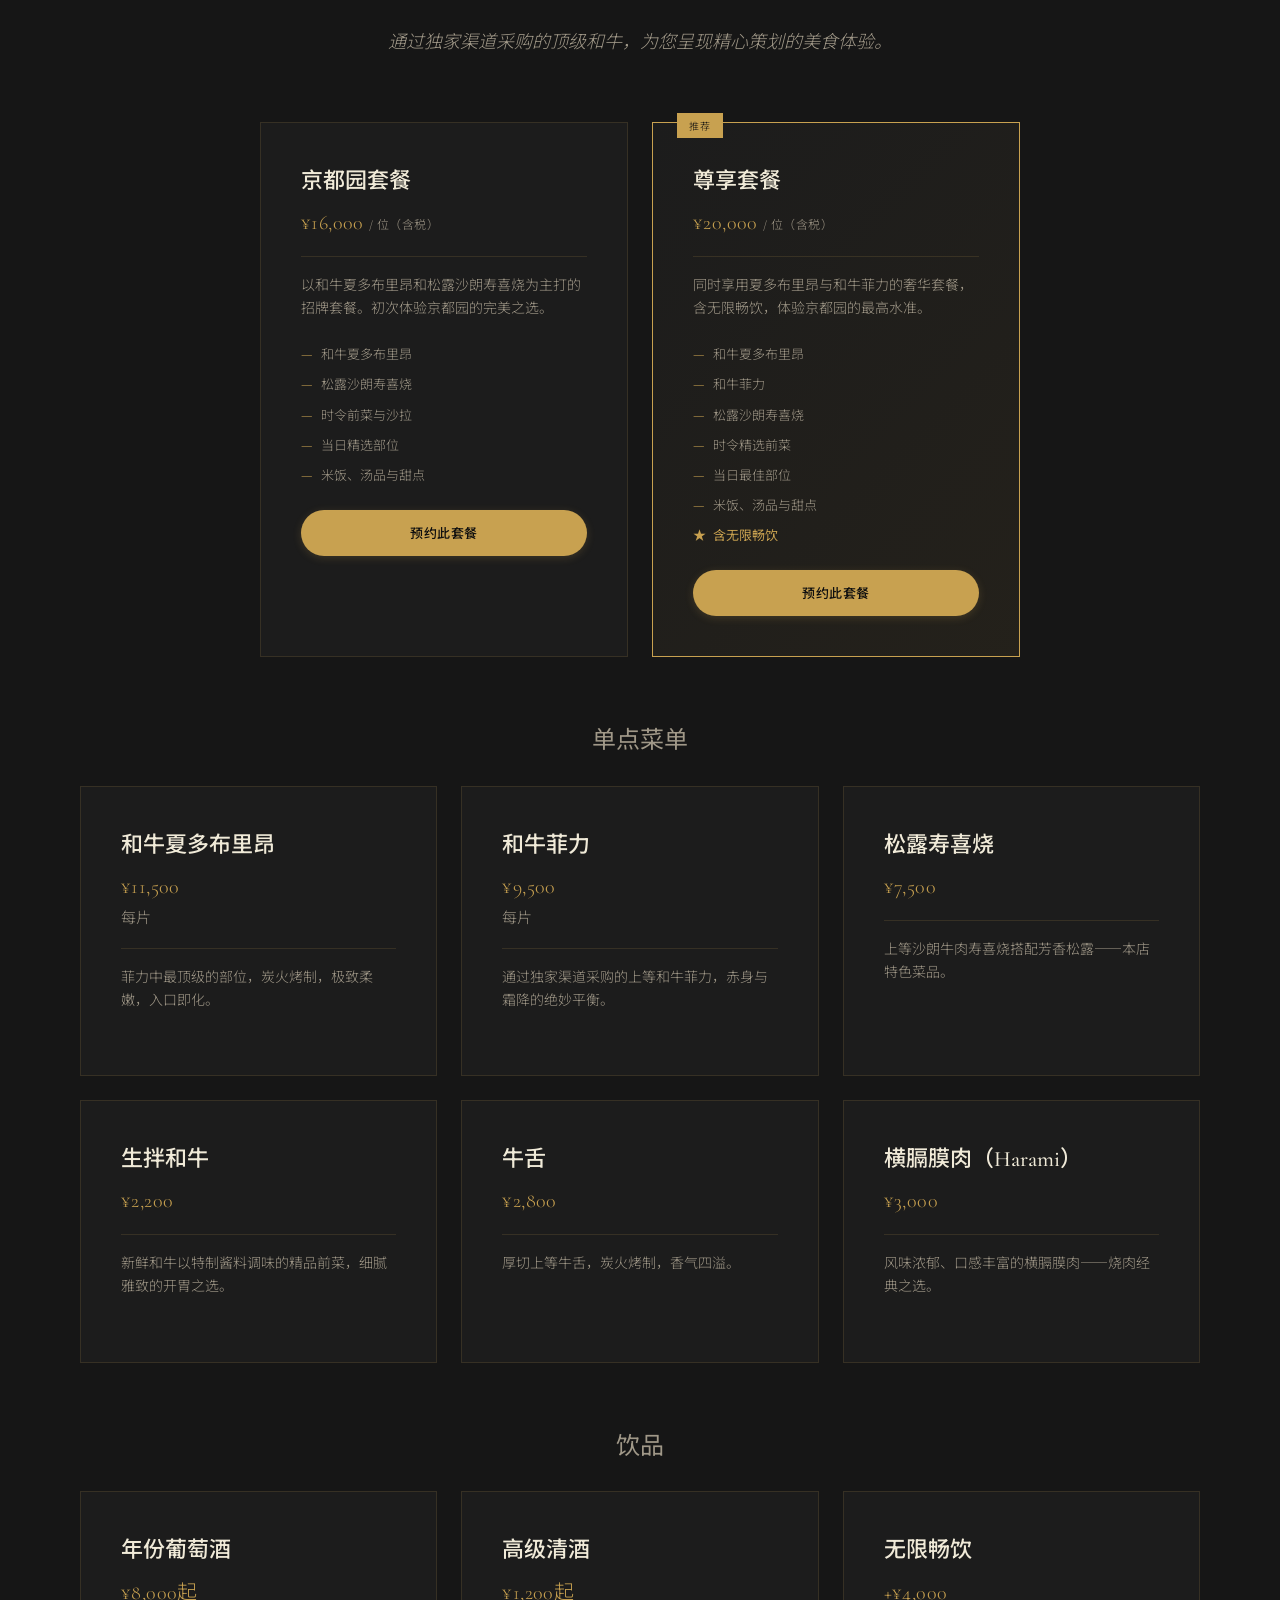
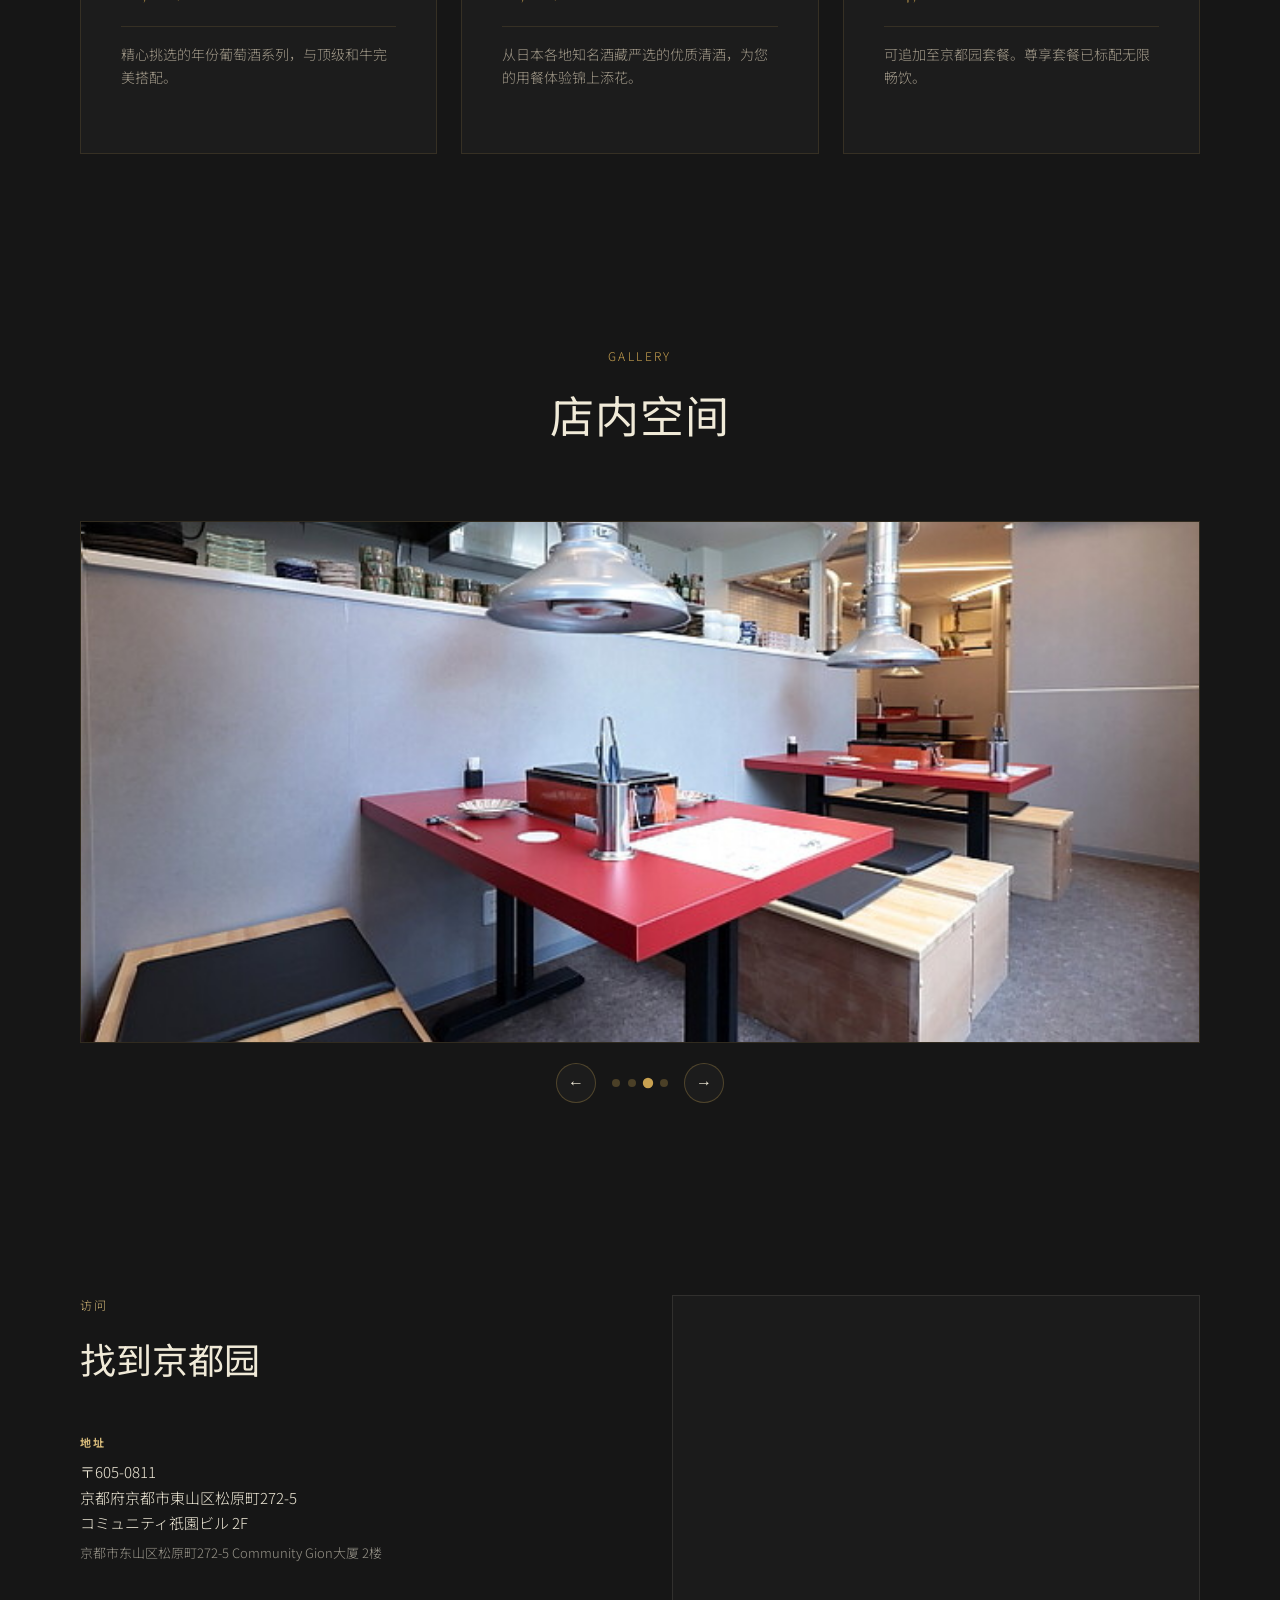
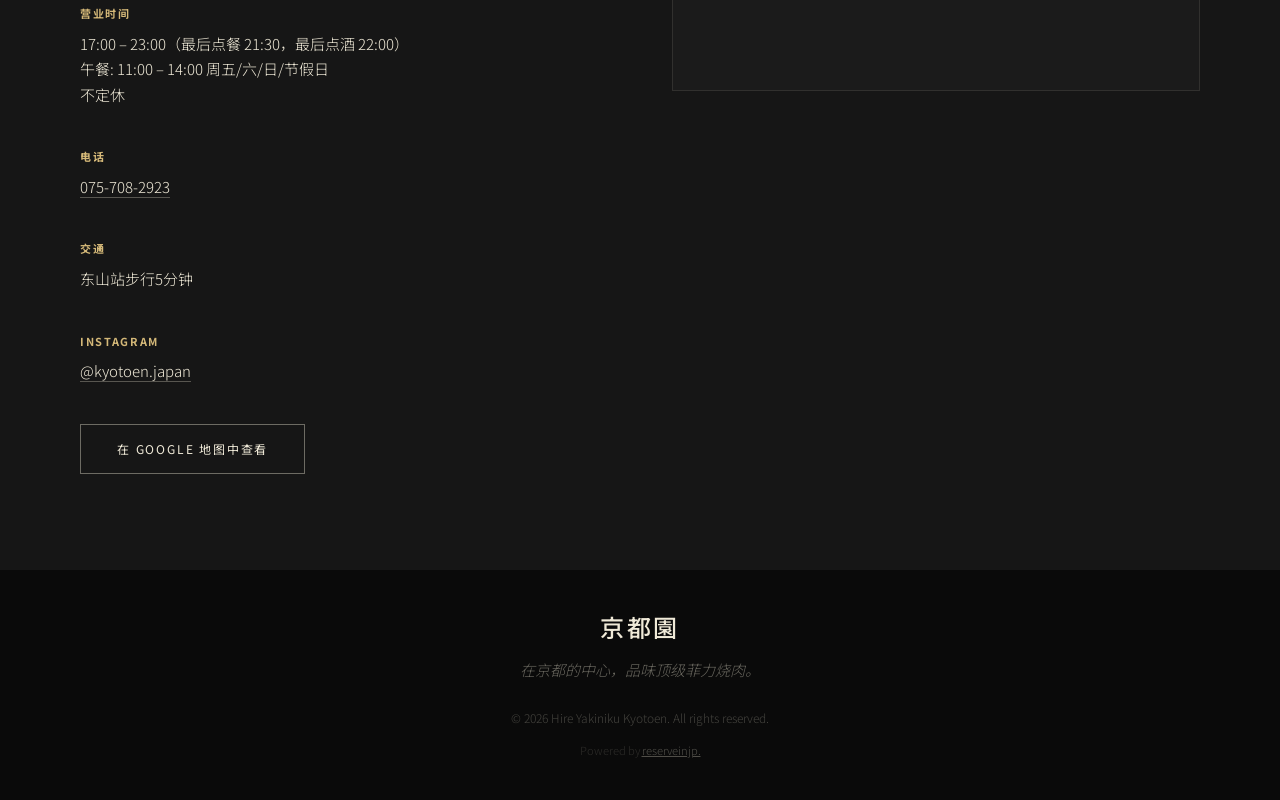
==== commit 00518c15: "Reorder hero carousel: meat first, drinks after - 4 food/cuisine images first, 2 drink images last -" ====
--- a/cn/index.html
+++ b/cn/index.html
@@ -36,12 +36,12 @@
   <main>
     <section class="hero">
       <div class="hero-carousel" id="heroCarousel">
-        <div class="hero-slide active" style="background-image: url(../assets/images/drink-sake.jpg);"></div>
+        <div class="hero-slide active" style="background-image: url(../assets/images/yakiniku-meat.jpg);"></div>
         <div class="hero-slide" style="background-image: url(../assets/images/interior-dining.jpg);"></div>
-        <div class="hero-slide" style="background-image: url(../assets/images/drink-wine.jpg);"></div>
         <div class="hero-slide" style="background-image: url(../assets/images/interior-dining2.jpg);"></div>
         <div class="hero-slide" style="background-image: url(../assets/images/interior-group.jpg);"></div>
-        <div class="hero-slide" style="background-image: url(../assets/images/yakiniku-meat.jpg);"></div>
+        <div class="hero-slide" style="background-image: url(../assets/images/drink-sake.jpg);"></div>
+        <div class="hero-slide" style="background-image: url(../assets/images/drink-wine.jpg);"></div>
       </div>
       <div class="hero-grid-overlay"></div>
       <div class="hero-content container">
